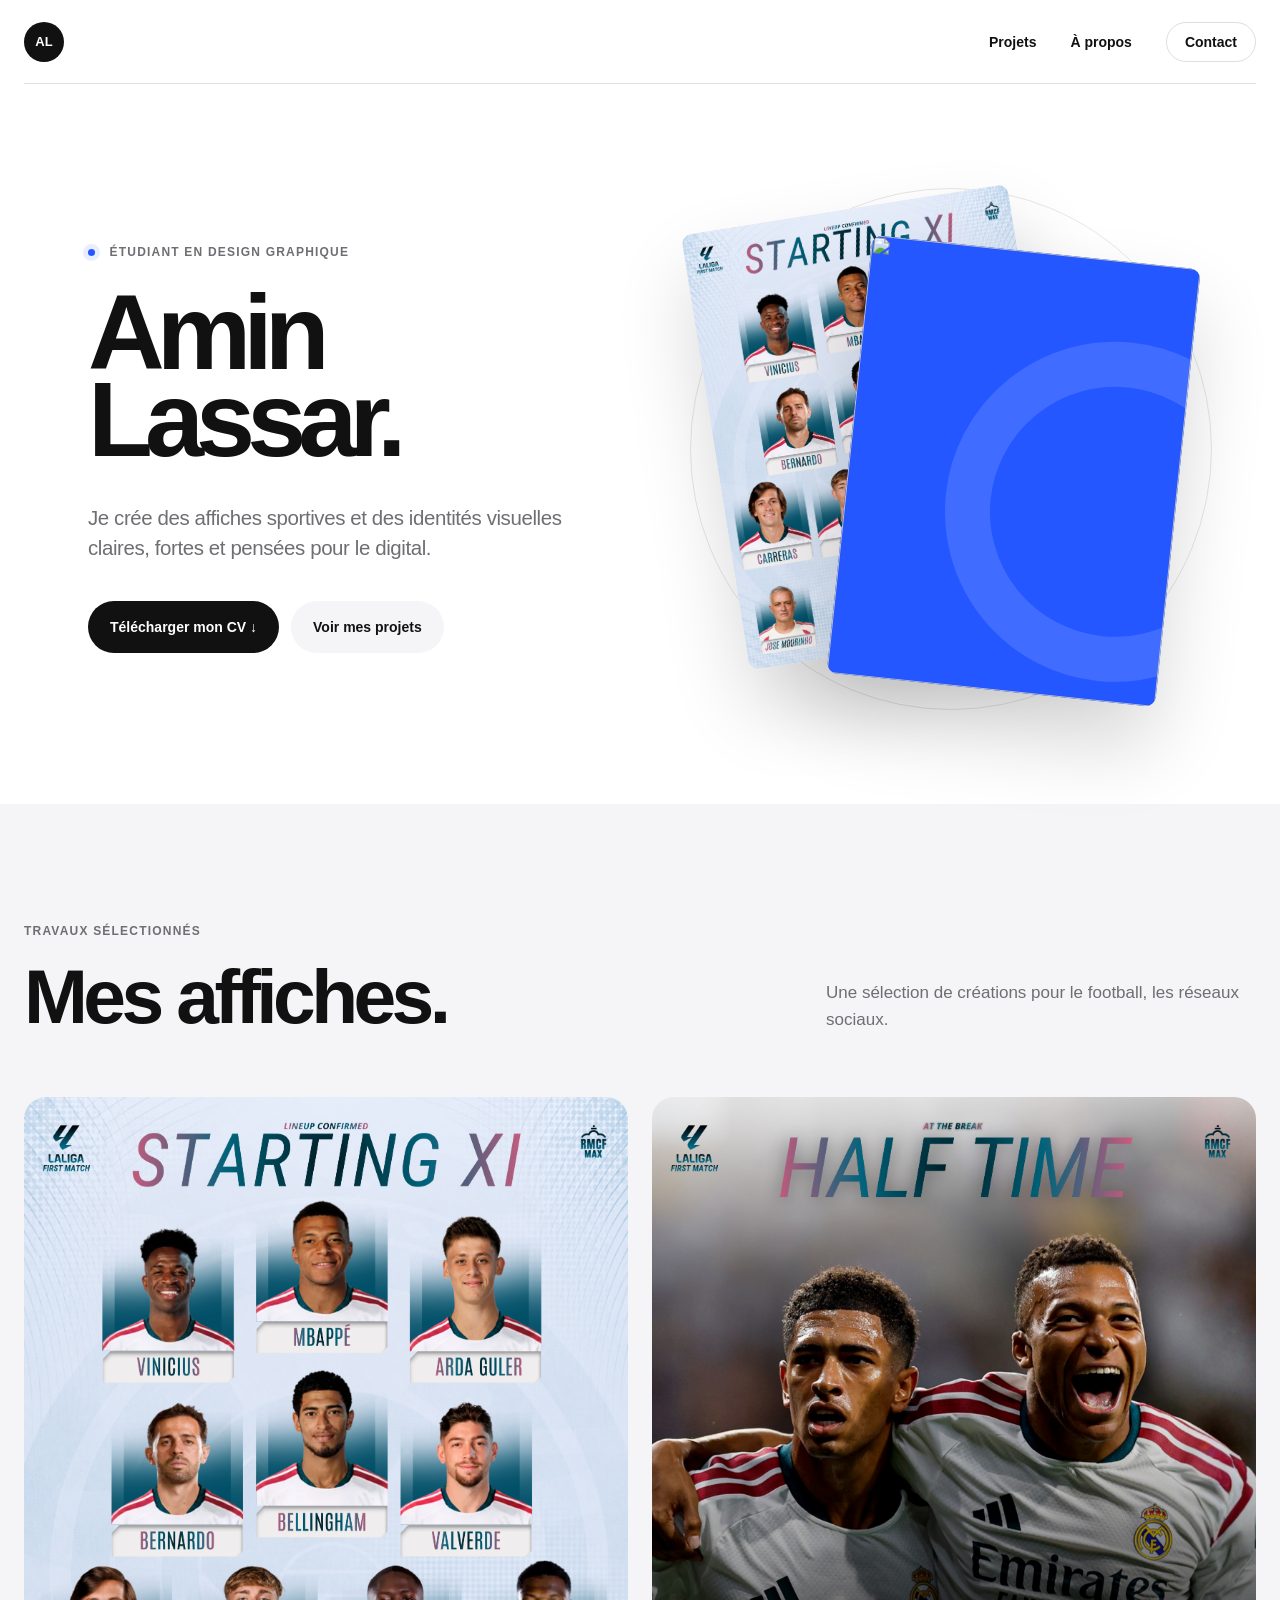
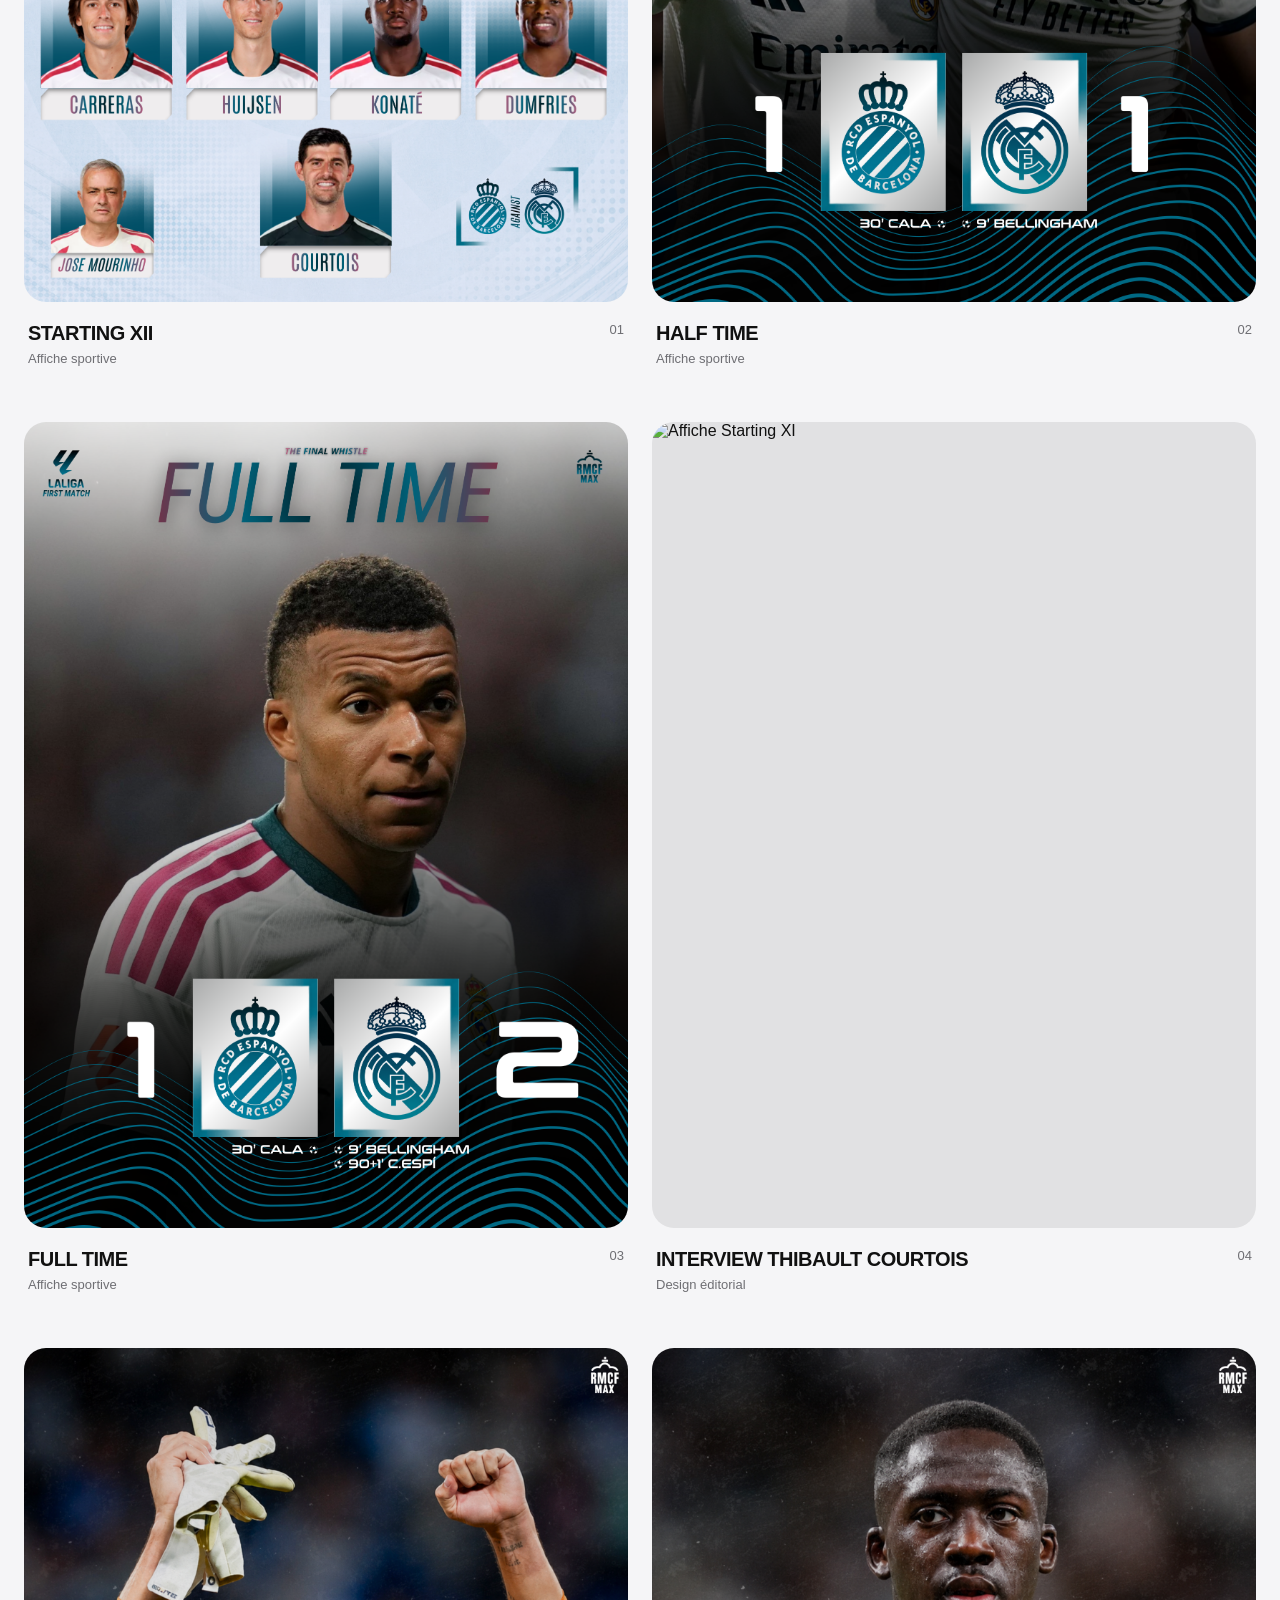
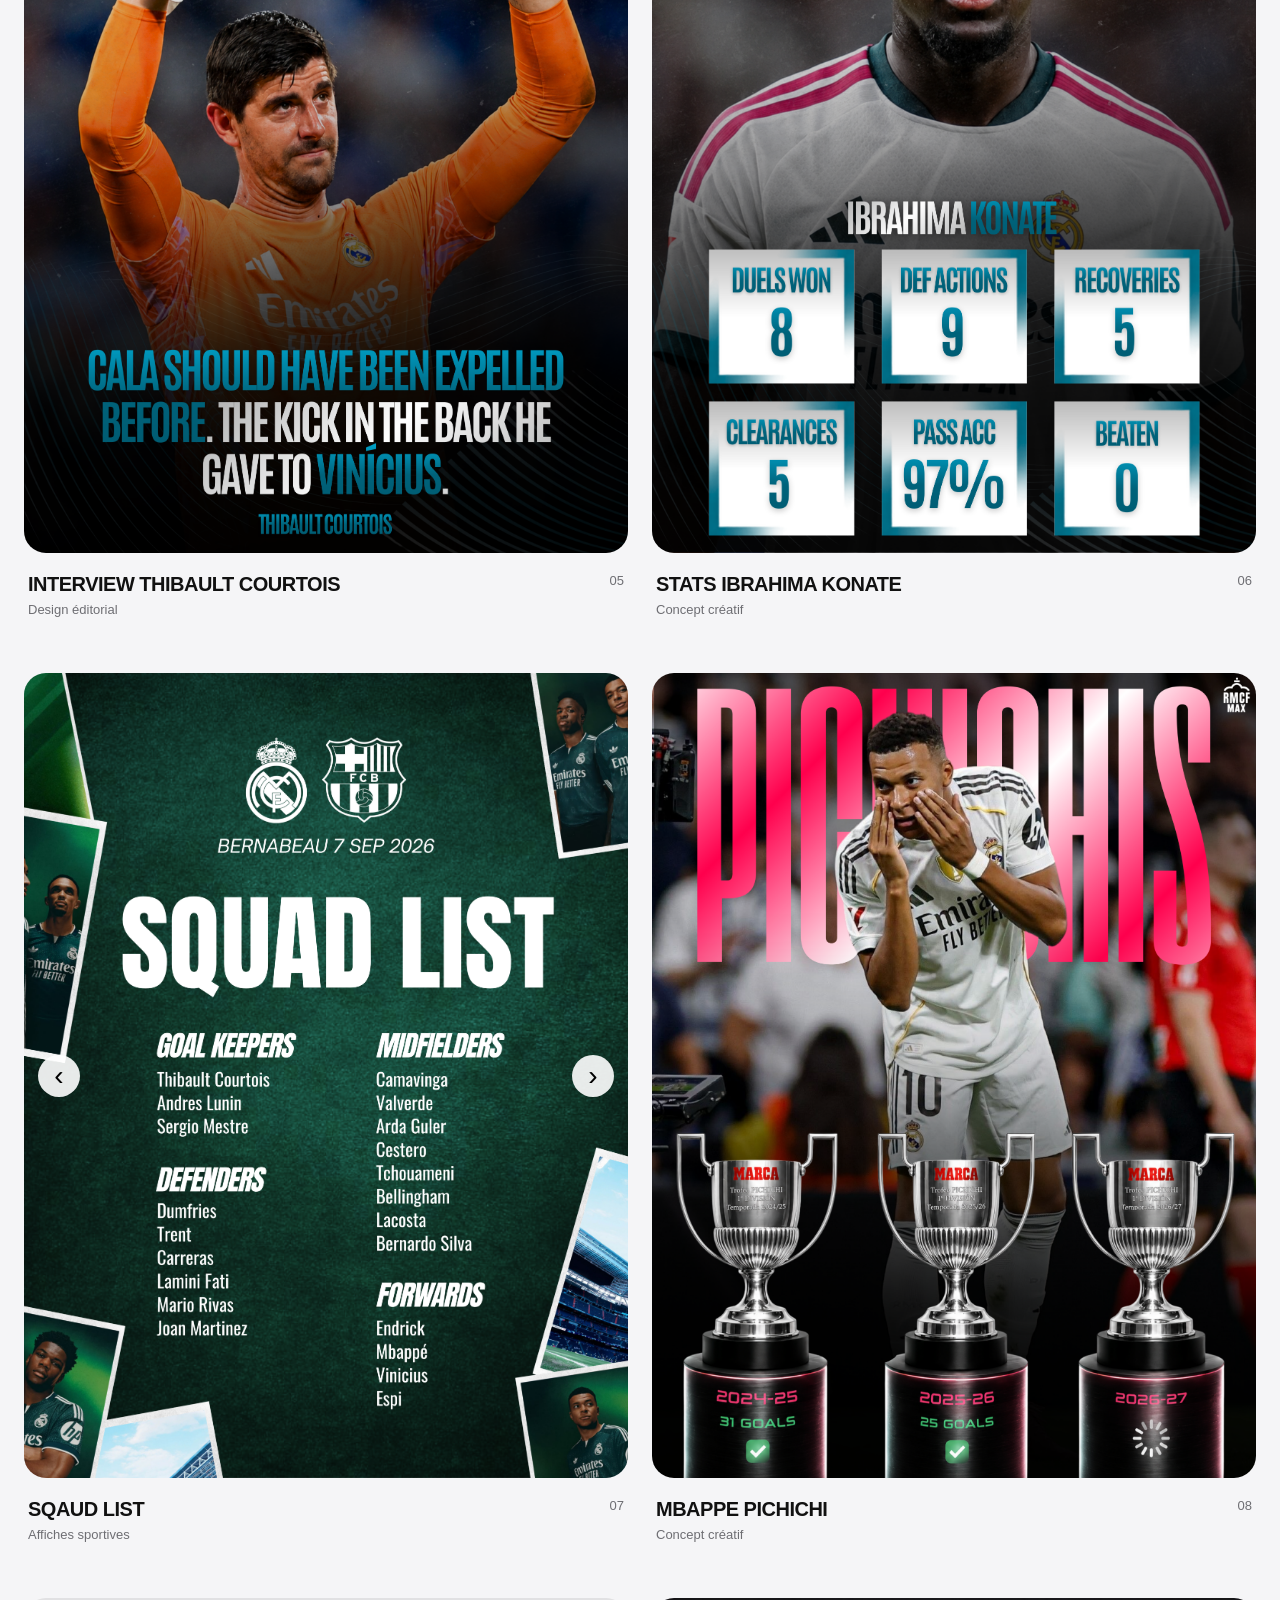
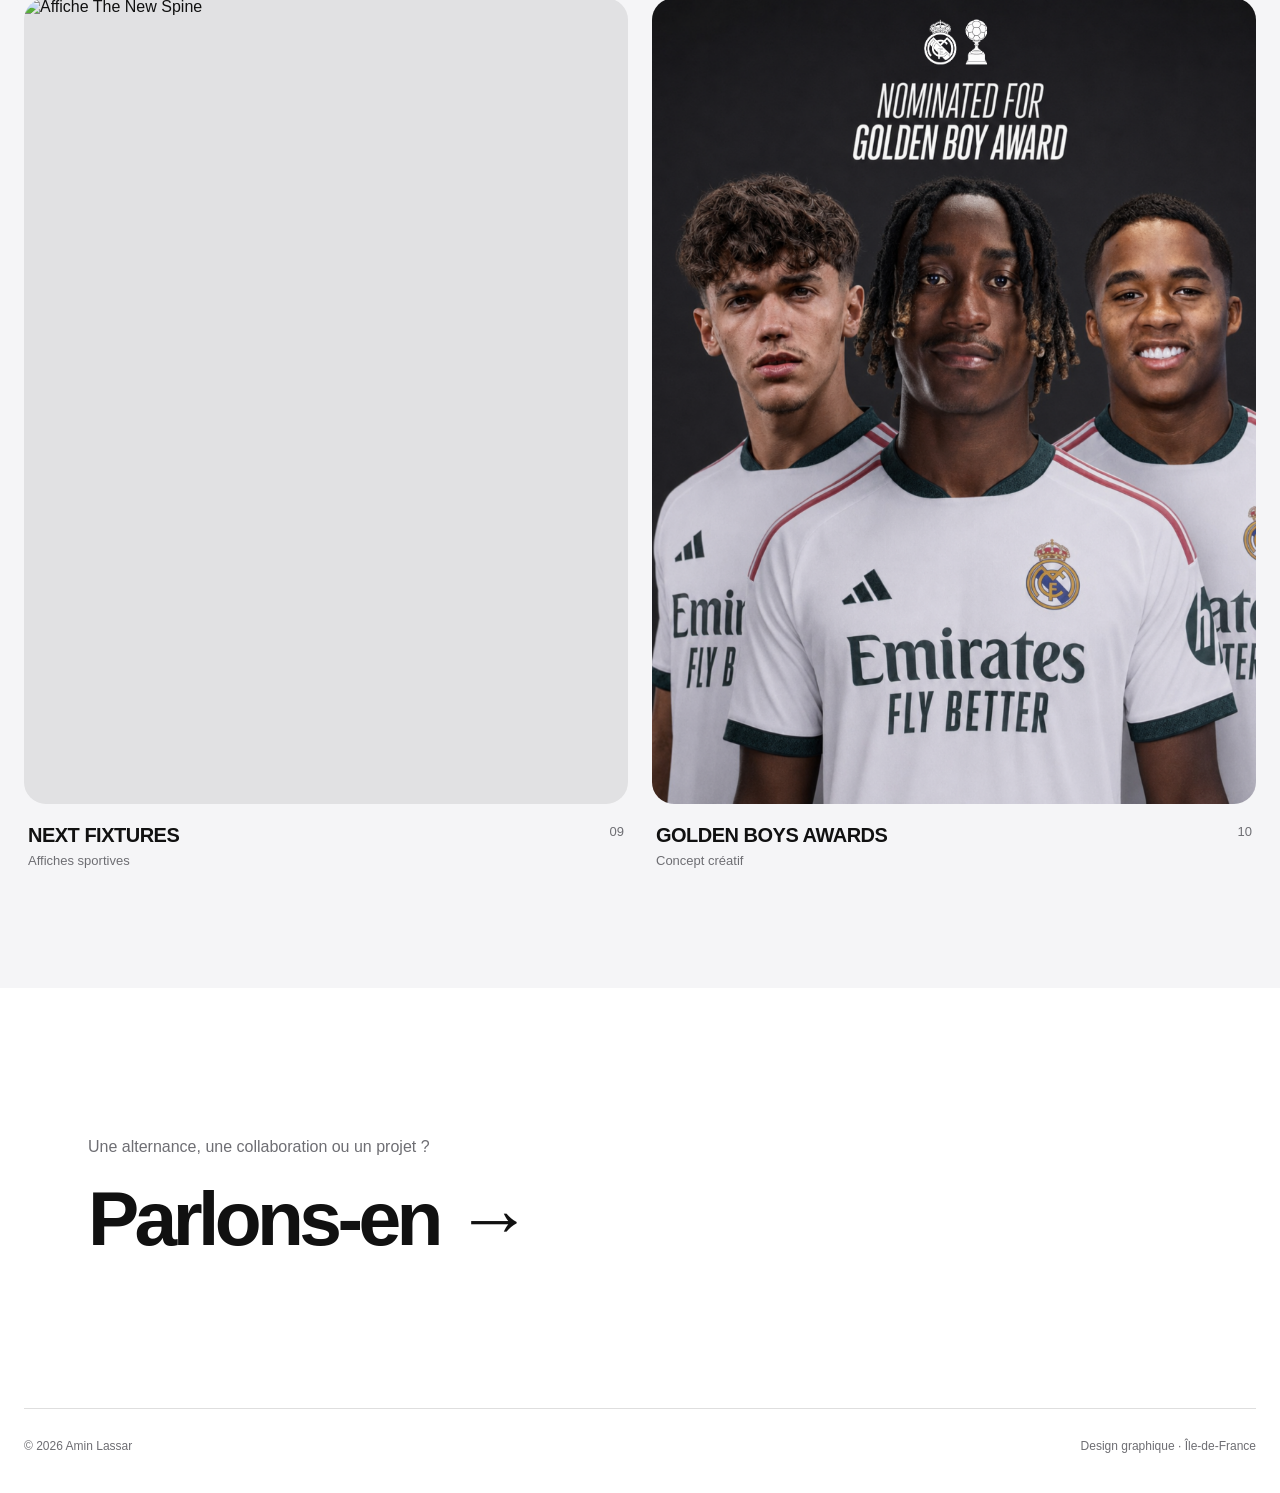
==== index.html @ 2817d188 "Mise à jour du portfolio" ====
<!doctype html>
<html lang="fr">

<head>
  <meta charset="UTF-8">
  <meta name="viewport" content="width=device-width, initial-scale=1.0">
  <meta name="description"
    content="Portfolio d'Amin Lassar, étudiant en design graphique spécialisé dans les affiches sportives.">
  <title>Portfolio | Lassar Amin </title>
  <link rel="stylesheet" href="style.css">
</head>

<body>
  <header class="header">
    <a class="logo" href="index.html" aria-label="Accueil">AL</a>
    <nav>
      <a href="#projets">Projets</a>
      <a href="#a-propos">À propos</a>
      <a class="nav-button" href="contact.html">Contact</a>
    </nav>
  </header>

  <main>
    <section class="hero" id="a-propos">
      <div class="hero-text">
        <p class="label"><span></span> Étudiant en design graphique</p>
        <h1>Amin<br>Lassar.</h1>
        <p class="intro">Je crée des affiches sportives et des identités visuelles claires, fortes et pensées pour le
          digital.</p>
        <div class="actions">
          <a class="button dark" href="assets/CV_LASSAR_AMIN.pdf" download>Télécharger mon CV ↓</a>
          <a class="button light" href="#projets">Voir mes projets</a>
        </div>
      </div>

      <div class="hero-art" aria-hidden="true">
        <article class="floating-card card-back">
          <img src="assets/affiches/starting XI.png" alt="">
        </article>

        <article class="floating-card card-front">
          <img src="assets/affiches/interview.png" alt="">
        </article>
      </div>
    </section>

    <section class="projects" id="projets">
      <div class="section-title">
        <div>
          <p class="label">Travaux sélectionnés</p>
          <h2>Mes affiches.</h2>
        </div>
        <p>Une sélection de créations pour le football, les réseaux sociaux.</p>
      </div>

      <div class="grid">
        <a class="project" href="#projet-1">
          <div class="project-image-wrap"><img class="project-image" src="assets/affiches/starting XI.png"
              alt="Affiche Matchday" loading="lazy"></div>
          <div class="meta">
            <div>
              <h3>STARTING XII</h3>
              <p>Affiche sportive</p>
            </div><span>01</span>
          </div>
        </a>
        <a class="project" href="#projet-2">
          <div class="project-image-wrap"><img class="project-image" src="assets/affiches/halftime.png"
              alt="Affiche RMCF MAX" loading="lazy"></div>
          <div class="meta">
            <div>
              <h3>HALF TIME</h3>
              <p>Affiche sportive</p>
            </div><span>02</span>
          </div>
        </a>
        <a class="project" href="#projet-3">
          <div class="project-image-wrap"><img class="project-image" src="assets/affiches/full time.png"
              alt="Affiche Full Time" loading="lazy"></div>
          <div class="meta">
            <div>
              <h3>FULL TIME</h3>
              <p>Affiche sportive</p>
            </div><span>03</span>
          </div>
        </a>
        <a class="project" href="#projet-4">
          <div class="project-image-wrap"><img class="project-image" src="assets/affiches/interview.png"
              alt="Affiche Starting XI" loading="lazy"></div>
          <div class="meta">
            <div>
              <h3>INTERVIEW THIBAULT COURTOIS</h3>
              <p>Design éditorial</p>
            </div><span>04</span>
          </div>
        </a>
        <a class="project" href="#projet-5">
          <div class="project-image-wrap"><img class="project-image" src="assets/affiches/interview2.png"
              alt="Affiche Interview" loading="lazy"></div>
          <div class="meta">
            <div>
              <h3>INTERVIEW THIBAULT COURTOIS</h3>
              <p>Design éditorial</p>
            </div><span>05</span>
          </div>
        </a>
        <a class="project" href="#projet-6">
          <div class="project-image-wrap"><img class="project-image" src="assets/affiches/stats.png"
              alt="Affiche The New Spine" loading="lazy"></div>
          <div class="meta">
            <div>
              <h3>STATS IBRAHIMA KONATE</h3>
              <p>Concept créatif</p>
            </div><span>06</span>
          </div>
        </a>
       
        </a>
        <article class="project project-gallery">

          <input class="gallery-radio" type="radio" name="card7" id="card7-1" checked>
          <input class="gallery-radio" type="radio" name="card7" id="card7-2">

          <div class="project-image-wrap gallery-stage">

            <a class="gallery-slide slide-1" href="#projet-7-photo-1">
              <img class="project-image" src="assets/affiches/FRIENDLY(1).png" alt="Première affiche du projet 7"
                loading="lazy">
            </a>

            <a class="gallery-slide slide-2" href="#projet-7-photo-2">
              <img class="project-image" src="assets/affiches/41361E49-7D8B-410C-8F1E-0A4EABF67C20.png" alt="Deuxième affiche du projet 7"
                loading="lazy">
            </a>

            <div class="gallery-controls controls-1">
              <label for="card7-2">‹</label>
              <label for="card7-2">›</label>
            </div>

            <div class="gallery-controls controls-2">
              <label for="card7-1">‹</label>
              <label for="card7-1">›</label>
            </div>

          </div>

          <div class="meta">
            <div>
              <h3>SQAUD LIST </h3>
              <p>Affiches sportives</p>
            </div>
            <span>07</span>
          </div>

        </article>
         <a class="project" href="#projet-8">
          <div class="project-image-wrap"><img class="project-image" src="assets/affiches/infos - 25.png"
              alt="Affiche The New Spine" loading="lazy"></div>
          <div class="meta">
            <div>
              <h3>MBAPPE PICHICHI</h3>
              <p>Concept créatif</p>
            </div><span>08</span>
          </div>
          </a>
          <a class="project" href="#projet-9">
          <div class="project-image-wrap"><img class="project-image" src="assets/affiches/infos(3).png"
              alt="Affiche The New Spine" loading="lazy"></div>
          <div class="meta">
            <div>
              <h3>NEXT FIXTURES</h3>
              <p>Affiches sportives</p>
            </div><span>09</span>
          </div>
          </a>
           <a class="project" href="#projet-10">
          <div class="project-image-wrap"><img class="project-image" src="assets/affiches/infos(4).png"
              alt="Affiche The New Spine" loading="lazy"></div>
          <div class="meta">
            <div>
              <h3>GOLDEN BOYS AWARDS</h3>
              <p>Concept créatif</p>
            </div><span>10</span>
          </div>
        </a>
      </div>
    </section>

    <section class="cta">
      <p>Une alternance, une collaboration ou un projet ?</p>
      <a href="contact.html">Parlons-en →</a>
    </section>
  </main>

  <footer>
    <span>© 2026 Amin Lassar</span>
    <span>Design graphique · Île-de-France</span>
  </footer>

  <!-- Les mêmes images sont réutilisées dans les fenêtres d'agrandissement. -->
  <section class="lightbox" id="projet-1"><a class="backdrop" href="#projets" aria-label="Fermer"></a>
    <div class="lightbox-box"><a class="close" href="#projets">×</a><img class="lightbox-project-image"
        src="assets/affiches/starting XI.png" alt="Affiche Matchday en grand">
      <div class="caption">
        <p>Affiche sportive</p>
        <h3>STARTING XI</h3><span>2026</span>
      </div>
    </div>
  </section>
  <section class="lightbox" id="projet-2"><a class="backdrop" href="#projets" aria-label="Fermer"></a>
    <div class="lightbox-box"><a class="close" href="#projets">×</a><img class="lightbox-project-image"
        src="assets/affiches/halftime.png" alt="Affiche RMCF MAX en grand">
      <div class="caption">
        <p>Affiche sportive</p>
        <h3>HALF TIME</h3><span>2026</span>
      </div>
    </div>
  </section>
  <section class="lightbox" id="projet-3"><a class="backdrop" href="#projets" aria-label="Fermer"></a>
    <div class="lightbox-box"><a class="close" href="#projets">×</a><img class="lightbox-project-image"
        src="assets/affiches/full time.png" alt="Affiche Full Time en grand">
      <div class="caption">
        <p>Affiche sportive</p>
        <h3>FULL TIME</h3><span>2026</span>
      </div>
    </div>
  </section>
  <section class="lightbox" id="projet-4"><a class="backdrop" href="#projets" aria-label="Fermer"></a>
    <div class="lightbox-box"><a class="close" href="#projets">×</a><img class="lightbox-project-image"
        src="assets/affiches/interview.png" alt="Affiche Starting XI en grand">
      <div class="caption">
        <p>Design éditorial</p>
        <h3>INTERVIEW THIBAULT COURTOIS</h3><span>2026</span>
      </div>
    </div>
  </section>
  <section class="lightbox" id="projet-5"><a class="backdrop" href="#projets" aria-label="Fermer"></a>
    <div class="lightbox-box"><a class="close" href="#projets">×</a><img class="lightbox-project-image"
        src="assets/affiches/interview2.png" alt="Affiche Interview en grand">
      <div class="caption">
        <p>Design éditorial</p>
        <h3>INTERVIEW THIBAULT COURTOIS</h3><span>2026</span>
      </div>
    </div>
  </section>
  <section class="lightbox" id="projet-6"><a class="backdrop" href="#projets" aria-label="Fermer"></a>
    <div class="lightbox-box"><a class="close" href="#projets">×</a><img class="lightbox-project-image"
        src="assets/affiches/stats.png" alt="Affiche The New Spine en grand">
      <div class="caption">
        <p>Concept créatif</p>
        <h3>STATISTIQUES IBRAHIMA KONATE</h3><span>2026</span>
      </div>
    </div>
  </section>
  <section class="lightbox" id="projet-7-photo-1">
  <a class="backdrop" href="#projets" aria-label="Fermer"></a>

  <div class="lightbox-box">
    <a class="close" href="#projets">×</a>

    <input class="zoom-radio" type="radio" name="zoom7" id="zoom7-1" checked>
    <input class="zoom-radio" type="radio" name="zoom7" id="zoom7-2">

    <div class="zoom-gallery">

      <img class="zoom-image zoom-image-1"
           src="assets/affiches/FRIENDLY(1).png"
           alt="Première affiche en grand">

      <img class="zoom-image zoom-image-2"
           src="assets/affiches/41361E49-7D8B-410C-8F1E-0A4EABF67C20.png"
           alt="Deuxième affiche en grand">

      <div class="zoom-controls zoom-controls-1">
        <label for="zoom7-2">‹</label>
        <label for="zoom7-2">›</label>
      </div>

      <div class="zoom-controls zoom-controls-2">
        <label for="zoom7-1">‹</label>
        <label for="zoom7-1">›</label>
      </div>

    </div>

    <div class="caption">
      <p>Affiches sportives</p>
      <h3>SQAD LIST </h3>
      <span>2026</span>
    </div>
  </div>
</section>
  <section class="lightbox" id="projet-8"><a class="backdrop" href="#projets" aria-label="Fermer"></a>
    <div class="lightbox-box"><a class="close" href="#projets">×</a><img class="lightbox-project-image"
        src="assets/affiches/infos - 25.png" alt="Affiche Matchday en grand">
      <div class="caption">
        <p>Concept créatif</p>
        <h3>MBAPPE PICHICHI</h3><span>2026</span>
      </div>
    </div>
  </section>
   <section class="lightbox" id="projet-9"><a class="backdrop" href="#projets" aria-label="Fermer"></a>
    <div class="lightbox-box"><a class="close" href="#projets">×</a><img class="lightbox-project-image"
        src="assets/affiches/infos(3).png" alt="Affiche Matchday en grand">
      <div class="caption">
        <p>Affiche sportive</p>
        <h3>NEXT FIXTURES</h3><span>2026</span>
      </div>
    </div>
  </section>
   <section class="lightbox" id="projet-10"><a class="backdrop" href="#projets" aria-label="Fermer"></a>
    <div class="lightbox-box"><a class="close" href="#projets">×</a><img class="lightbox-project-image"
        src="assets/affiches/infos(4).png" alt="Affiche Matchday en grand">
      <div class="caption">
        <p>Affiche sportive</p>
        <h3>GOLDEN BOY AWARDS</h3><span>2026</span>
      </div>
    </div>
  </section>
</body>

</html>
---- style.css ----
:root {
  --black: #111111;
  --grey: #6e6e73;
  --line: #dedede;
  --paper: #f5f5f7;
  --white: #ffffff;
  --blue: #2457ff;
}

* {
  box-sizing: border-box;
}

html {
  scroll-behavior: smooth;
}

body {
  margin: 0;
  background: var(--white);
  color: var(--black);
  font-family: -apple-system, BlinkMacSystemFont, "Segoe UI", Arial, sans-serif;
  -webkit-font-smoothing: antialiased;
}

a {
  color: inherit;
  text-decoration: none;
}

.header {
  width: min(1320px, calc(100% - 48px));
  height: 84px;
  margin: auto;
  display: flex;
  align-items: center;
  justify-content: space-between;
  border-bottom: 1px solid rgba(17, 17, 17, .12);
}

.logo {
  width: 40px;
  height: 40px;
  border-radius: 50%;
  display: grid;
  place-items: center;
  background: var(--black);
  color: white;
  font-size: 13px;
  font-weight: 800;
}

nav {
  display: flex;
  align-items: center;
  gap: 34px;
  font-size: 14px;
  font-weight: 600;
}

nav a {
  transition: opacity .2s;
}

nav a:hover {
  opacity: .55;
}

.nav-button {
  padding: 11px 18px;
  border: 1px solid var(--line);
  border-radius: 999px;
}

.hero {
  width: min(1320px, calc(100% - 48px));
  min-height: 720px;
  margin: auto;
  padding: 90px 5vw 80px;
  display: grid;
  grid-template-columns: 1.05fr .95fr;
  align-items: center;
  gap: 7vw;
}

.label {
  margin: 0 0 30px;
  color: var(--grey);
  font-size: 12px;
  font-weight: 700;
  letter-spacing: .1em;
  text-transform: uppercase;
}

.label span {
  display: inline-block;
  width: 7px;
  height: 7px;
  margin-right: 10px;
  border-radius: 50%;
  background: var(--blue);
  box-shadow: 0 0 0 5px rgba(36, 87, 255, .1);
}

.hero h1 {
  margin: 0;
  font-size: clamp(74px, 8.3vw, 132px);
  line-height: .82;
  letter-spacing: -.075em;
  font-weight: 700;
}

.intro {
  max-width: 570px;
  margin: 40px 0 0;
  color: var(--grey);
  font-size: clamp(18px, 1.6vw, 24px);
  line-height: 1.45;
  letter-spacing: -.02em;
}

.actions {
  display: flex;
  flex-wrap: wrap;
  gap: 12px;
  margin-top: 38px;
}

.button {
  min-height: 52px;
  padding: 0 22px;
  border-radius: 999px;
  display: inline-flex;
  align-items: center;
  justify-content: center;
  font-size: 14px;
  font-weight: 700;
  transition: transform .2s, background .2s;
}

.button:hover {
  transform: translateY(-2px);
}

.dark {
  background: var(--black);
  color: white;
}

.dark:hover {
  background: #303030;
}

.light {
  background: var(--paper);
}

.hero-art {
  min-height: 540px;
  position: relative;
  display: grid;
  place-items: center;
}

.hero-art::before {
  content: "";
  width: 520px;
  height: 520px;
  position: absolute;
  border: 1px solid #e7e7e7;
  border-radius: 50%;
}

.floating-card {
  width: min(330px, 70%);
  aspect-ratio: 3/4;
  position: absolute;
  padding: 30px;
  border-radius: 10px;
  display: flex;
  flex-direction: column;
  box-shadow: 0 42px 80px rgba(0, 0, 0, .16);
  overflow: hidden;
}

.floating-card span {
  font-size: 10px;
  letter-spacing: .22em;
}

.floating-card strong {
  margin-top: auto;
  font-size: 58px;
  line-height: .75;
  letter-spacing: -.075em;
}

.floating-card small {
  margin-top: 24px;
  font-size: 9px;
  letter-spacing: .12em;
}

.card-back {
  background: #ececec;
  transform: translate(-22%, -5%) rotate(-9deg);
}

.card-front {
  background: var(--blue);
  color: white;
  transform: translate(19%, 5%) rotate(6deg);
}

.card-front::after {
  content: "";
  width: 250px;
  height: 250px;
  position: absolute;
  right: -110px;
  top: 80px;
  border: 45px solid rgba(255, 255, 255, .13);
  border-radius: 50%;
}

.projects {
  padding: 120px max(24px, calc((100% - 1320px) / 2));
  background: var(--paper);
}

.section-title {
  margin-bottom: 64px;
  display: grid;
  grid-template-columns: 1fr 1fr;
  align-items: end;
  gap: 40px;
}

.section-title .label {
  margin-bottom: 22px;
}

.section-title h2 {
  margin: 0;
  font-size: clamp(48px, 6vw, 84px);
  line-height: .95;
  letter-spacing: -.06em;
}

.section-title>p {
  max-width: 430px;
  margin: 0;
  justify-self: end;
  color: var(--grey);
  font-size: 17px;
  line-height: 1.6;
}

.grid {
  display: grid;
  grid-template-columns: repeat(2, 1fr);
  gap: 56px 24px;
}

.project {
  display: block;
}

.project-image-wrap {
  aspect-ratio: 3/4;
  overflow: hidden;
  border-radius: 22px;
  background: #e1e1e3;
}

.project-image {
  width: 100%;
  height: 100%;
  display: block;
  object-fit: cover;
  transition: transform .35s;
}

.project:hover .project-image {
  transform: scale(1.025);
}

.poster {
  aspect-ratio: 4/3;
  padding: clamp(27px, 4vw, 54px);
  position: relative;
  overflow: hidden;
  display: flex;
  flex-direction: column;
}

.poster small {
  position: relative;
  z-index: 2;
  font-size: 9px;
  letter-spacing: .2em;
}

.poster strong {
  position: relative;
  z-index: 2;
  margin-top: auto;
  font-size: clamp(45px, 7vw, 94px);
  line-height: .75;
  letter-spacing: -.075em;
}

.poster>span {
  position: relative;
  z-index: 2;
  margin-top: 28px;
  font-size: 9px;
  font-weight: 700;
  letter-spacing: .14em;
}

.poster-one {
  background: linear-gradient(105deg, #e9e9e9 0 46%, var(--blue) 46% 100%);
}

.poster-one strong {
  mix-blend-mode: difference;
  color: white;
}

.poster-one::after {
  content: "";
  width: 170px;
  height: 170px;
  position: absolute;
  right: 7%;
  top: 10%;
  border: 38px solid rgba(255, 255, 255, .16);
  border-radius: 50%;
}

.poster-two {
  background: #111;
  color: white;
}

.poster-two::after {
  content: "RM";
  position: absolute;
  right: -25px;
  top: -40px;
  color: #242424;
  font-size: 240px;
  font-weight: 900;
  letter-spacing: -.15em;
}

.poster-two>span {
  color: #999;
}

.poster-three {
  background: var(--blue);
  color: white;
}

.poster-three::after {
  content: "";
  width: 55%;
  aspect-ratio: 1;
  position: absolute;
  right: -8%;
  top: -24%;
  border: 1px solid rgba(255, 255, 255, .35);
  border-radius: 50%;
  box-shadow: 0 0 0 28px rgba(255, 255, 255, .04), 0 0 0 56px rgba(255, 255, 255, .035);
}

.poster-four {
  background: #e9e4dd;
}

.poster-four::after {
  content: "XI";
  position: absolute;
  right: 7%;
  bottom: -18%;
  color: rgba(36, 87, 255, .14);
  font-size: 280px;
  font-weight: 900;
  letter-spacing: -.17em;
}

.poster-five {
  background: linear-gradient(90deg, #201d1f 0 54%, #393439 54% 100%);
  color: white;
}

.poster-five::after {
  content: "“";
  position: absolute;
  right: 5%;
  top: -22%;
  color: var(--blue);
  font: 320px/1 Georgia, serif;
}

.poster-six {
  background: linear-gradient(90deg, #efefef 0 34%, var(--blue) 34% 67%, #efefef 67% 100%);
}

.poster-six strong {
  color: white;
  mix-blend-mode: difference;
}

.meta {
  padding: 20px 4px 0;
  display: flex;
  justify-content: space-between;
  align-items: flex-start;
}

.meta h3 {
  margin: 0 0 6px;
  font-size: 20px;
  letter-spacing: -.025em;
}

.meta p,
.meta>span {
  margin: 0;
  color: var(--grey);
  font-size: 13px;
}

.cta {
  width: min(1320px, calc(100% - 48px));
  min-height: 420px;
  margin: auto;
  padding: 80px 5vw;
  display: flex;
  flex-direction: column;
  justify-content: center;
}

.cta p {
  margin: 0 0 24px;
  color: var(--grey);
}

.cta a {
  font-size: clamp(46px, 6vw, 84px);
  line-height: 1;
  letter-spacing: -.06em;
  font-weight: 700;
}

footer {
  width: min(1320px, calc(100% - 48px));
  margin: auto;
  padding: 30px 0 40px;
  border-top: 1px solid var(--line);
  display: flex;
  justify-content: space-between;
  color: var(--grey);
  font-size: 12px;
}

/* Agrandissement au clic uniquement avec HTML/CSS */
.lightbox {
  position: fixed;
  inset: 0;
  z-index: 20;
  padding: 24px;
  display: grid;
  place-items: center;
  visibility: hidden;
  opacity: 0;
  pointer-events: none;
  transition: opacity .2s;
}

.lightbox:target {
  visibility: visible;
  opacity: 1;
  pointer-events: auto;
}

.backdrop {
  position: absolute;
  inset: 0;
  background: rgba(8, 8, 8, .88);
  backdrop-filter: blur(14px);
}

.lightbox-box {
  width: min(1050px, 94vw);
  max-height: 92vh;
  position: relative;
  z-index: 2;
  display: grid;
  grid-template-columns: 1fr 250px;
  overflow: hidden;
  border-radius: 24px;
  background: white;
  box-shadow: 0 30px 100px rgba(0, 0, 0, .5);
}

.lightbox-project-image {
  width: 100%;
  height: auto;
  aspect-ratio: 3 / 4;
  display: block;
  object-fit: contain;
}

.caption {
  padding: 34px;
  display: flex;
  flex-direction: column;
}

.caption p {
  margin: 0 0 10px;
  color: var(--grey);
  font-size: 11px;
  letter-spacing: .12em;
  text-transform: uppercase;
}

.caption h3 {
  margin: 0;
  font-size: 30px;
  letter-spacing: -.04em;
}

.caption>span {
  margin-top: auto;
  color: var(--grey);
  font-size: 13px;
}

.close {
  width: 40px;
  height: 40px;
  position: absolute;
  z-index: 5;
  right: 18px;
  top: 18px;
  display: grid;
  place-items: center;
  border-radius: 50%;
  background: #f2f2f2;
  font-size: 25px;
  line-height: 1;
}

/* Page contact */
.contact-page {
  background: var(--paper);
}

.contact-hero {
  width: min(1140px, calc(100% - 48px));
  margin: auto;
  padding: 110px 0 90px;
}

.contact-hero h1 {
  margin: 0;
  font-size: clamp(64px, 9vw, 132px);
  line-height: .88;
  letter-spacing: -.075em;
}

.contact-hero>p:last-child {
  max-width: 590px;
  margin: 48px 0 0 auto;
  color: var(--grey);
  font-size: clamp(18px, 2vw, 24px);
  line-height: 1.5;
}

.details {
  width: min(1140px, calc(100% - 48px));
  margin: auto;
  border-top: 1px solid #d7d7d9;
}

.details article {
  min-height: 104px;
  display: grid;
  grid-template-columns: 70px 1fr 1.2fr;
  align-items: center;
  gap: 24px;
  border-bottom: 1px solid #d7d7d9;
}

.details span {
  color: var(--grey);
  font-size: 11px;
}

.details p {
  margin: 0;
  color: var(--grey);
  font-size: 14px;
}

.details strong {
  font-size: clamp(18px, 2.4vw, 30px);
  letter-spacing: -.035em;
}

.cv-card {
  width: min(1140px, calc(100% - 48px));
  min-height: 380px;
  margin: 100px auto;
  padding: 70px;
  border-radius: 28px;
  background: white;
  display: flex;
  align-items: center;
  justify-content: space-between;
  gap: 40px;
}

.cv-card p {
  margin: 0 0 18px;
  color: var(--grey);
  font-size: 12px;
  font-weight: 700;
  letter-spacing: .1em;
  text-transform: uppercase;
}

.cv-card h2 {
  margin: 0;
  font-size: clamp(42px, 5vw, 72px);
  line-height: .95;
  letter-spacing: -.06em;
}

@media (max-width: 900px) {
  .hero {
    min-height: auto;
    padding: 72px 0 90px;
    grid-template-columns: 1fr;
  }

  .hero-art {
    min-height: 510px;
  }

  .section-title {
    grid-template-columns: 1fr;
  }

  .section-title>p {
    justify-self: start;
  }

  .lightbox-box {
    grid-template-columns: 1fr;
    overflow-y: auto;
  }

 

  .caption {
    min-height: 145px;
  }

  .cv-card {
    padding: 48px;
    flex-direction: column;
    align-items: flex-start;
  }
}

@media (max-width: 640px) {
  .header {
    width: calc(100% - 32px);
    height: 70px;
  }

  nav {
    gap: 17px;
    font-size: 13px;
  }

  .hero {
    width: calc(100% - 32px);
    padding-top: 54px;
  }

  .hero h1 {
    font-size: clamp(70px, 24vw, 100px);
  }

  .intro {
    margin-top: 30px;
    font-size: 18px;
  }

  .actions {
    flex-direction: column;
  }

  .button {
    width: 100%;
  }

  .hero-art {
    min-height: 400px;
  }

  .hero-art::before {
    width: 355px;
    height: 355px;
  }

  .floating-card {
    width: 218px;
    padding: 22px;
  }

  .floating-card strong {
    font-size: 40px;
  }

  .projects {
    padding-top: 82px;
    padding-bottom: 82px;
  }

  .section-title {
    margin-bottom: 42px;
  }

  .section-title h2 {
    font-size: 52px;
  }

  .section-title>p {
    font-size: 15px;
  }

  .grid {
    grid-template-columns: 1fr;
    gap: 42px;
  }

  .project-image-wrap {
    border-radius: 17px;
  }

  .poster {
    padding: 27px;
  }

  .poster strong {
    font-size: 52px;
  }

  .cta {
    width: calc(100% - 32px);
    min-height: 330px;
    padding-left: 0;
    padding-right: 0;
  }

  .cta a {
    font-size: 47px;
  }

  footer {
    width: calc(100% - 32px);
    gap: 20px;
  }

  .lightbox {
    padding: 12px;
  }

  .lightbox-box {
    width: 100%;
    border-radius: 18px;
  }

  .caption {
    min-height: 130px;
    padding: 22px;
  }

  .contact-hero {
    width: calc(100% - 32px);
    padding: 72px 0 64px;
  }

  .contact-hero h1 {
    font-size: clamp(58px, 18vw, 78px);
  }

  .contact-hero>p:last-child {
    margin-top: 34px;
    font-size: 18px;
  }

  .details {
    width: calc(100% - 32px);
  }

  .details article {
    min-height: 110px;
    grid-template-columns: 38px 1fr;
    gap: 5px 14px;
    align-content: center;
  }

  .details strong {
    grid-column: 2;
    font-size: 21px;
  }

  .cv-card {
    width: calc(100% - 32px);
    min-height: 330px;
    margin: 64px auto;
    padding: 34px 24px;
    border-radius: 22px;
  }

  .cv-card .button {
    width: auto;
  }
}

@media (prefers-reduced-motion: reduce) {
  html {
    scroll-behavior: auto;
  }

  * {
    transition: none !important;
  }
}

@media (min-width: 901px) {
  .lightbox-box {
    width: fit-content;
    max-width: 94vw;
    grid-template-columns: auto 250px;
  }

  .lightbox-project-image {
    width: auto;
    height: min(76vh, 760px);
    max-width: calc(94vw - 250px);
    aspect-ratio: 3 / 4;
    margin: 0;
    object-fit: contain;
  }
}

.floating-card {
  padding: 0;
  overflow: hidden;
  aspect-ratio: 3 / 4;
}

.floating-card img {
  width: 100%;
  height: 100%;
  display: block;
  object-fit: cover;
}

.project-gallery {
  position: relative;
}

.gallery-radio {
  position: absolute;
  opacity: 0;
  pointer-events: none;
}

.gallery-stage {
  position: relative;
}

.gallery-slide {
  position: absolute;
  inset: 0;
  opacity: 0;
  pointer-events: none;
  transition: opacity 0.35s ease;
}

#card7-1:checked ~ .gallery-stage .slide-1,
#card7-2:checked ~ .gallery-stage .slide-2 {
  opacity: 1;
  pointer-events: auto;
}

.gallery-controls {
  position: absolute;
  inset: 0;
  z-index: 5;
  display: none;
  align-items: center;
  justify-content: space-between;
  padding: 14px;
  pointer-events: none;
}

#card7-1:checked ~ .gallery-stage .controls-1,
#card7-2:checked ~ .gallery-stage .controls-2 {
  display: flex;
}

.gallery-controls label {
  width: 42px;
  height: 42px;
  display: grid;
  place-items: center;
  border-radius: 50%;
  color: #000;
  background: rgba(255, 255, 255, 0.9);
  font-size: 28px;
  cursor: pointer;
  pointer-events: auto;
}

.zoom-radio {
  position: absolute;
  opacity: 0;
  pointer-events: none;
}

.zoom-gallery {
  position: relative;
  width: min(570px, 57vh);
  max-width: 100%;
  aspect-ratio: 3 / 4;
  overflow: hidden;
  background: #111;
}

.zoom-image {
  position: absolute;
  inset: 0;
  width: 100%;
  height: 100%;
  display: block;
  object-fit: contain;
  opacity: 0;
  pointer-events: none;
  transition: opacity 0.35s ease;
}

#zoom7-1:checked ~ .zoom-gallery .zoom-image-1,
#zoom7-2:checked ~ .zoom-gallery .zoom-image-2 {
  opacity: 1;
}

.zoom-controls {
  position: absolute;
  inset: 0;
  z-index: 5;
  display: none;
  align-items: center;
  justify-content: space-between;
  padding: 14px;
  pointer-events: none;
}

#zoom7-1:checked ~ .zoom-gallery .zoom-controls-1,
#zoom7-2:checked ~ .zoom-gallery .zoom-controls-2 {
  display: flex;
}

.zoom-controls label {
  width: 44px;
  height: 44px;
  display: grid;
  place-items: center;
  border-radius: 50%;
  color: #000;
  background: rgba(255, 255, 255, 0.9);
  font-size: 30px;
  cursor: pointer;
  pointer-events: auto;
}
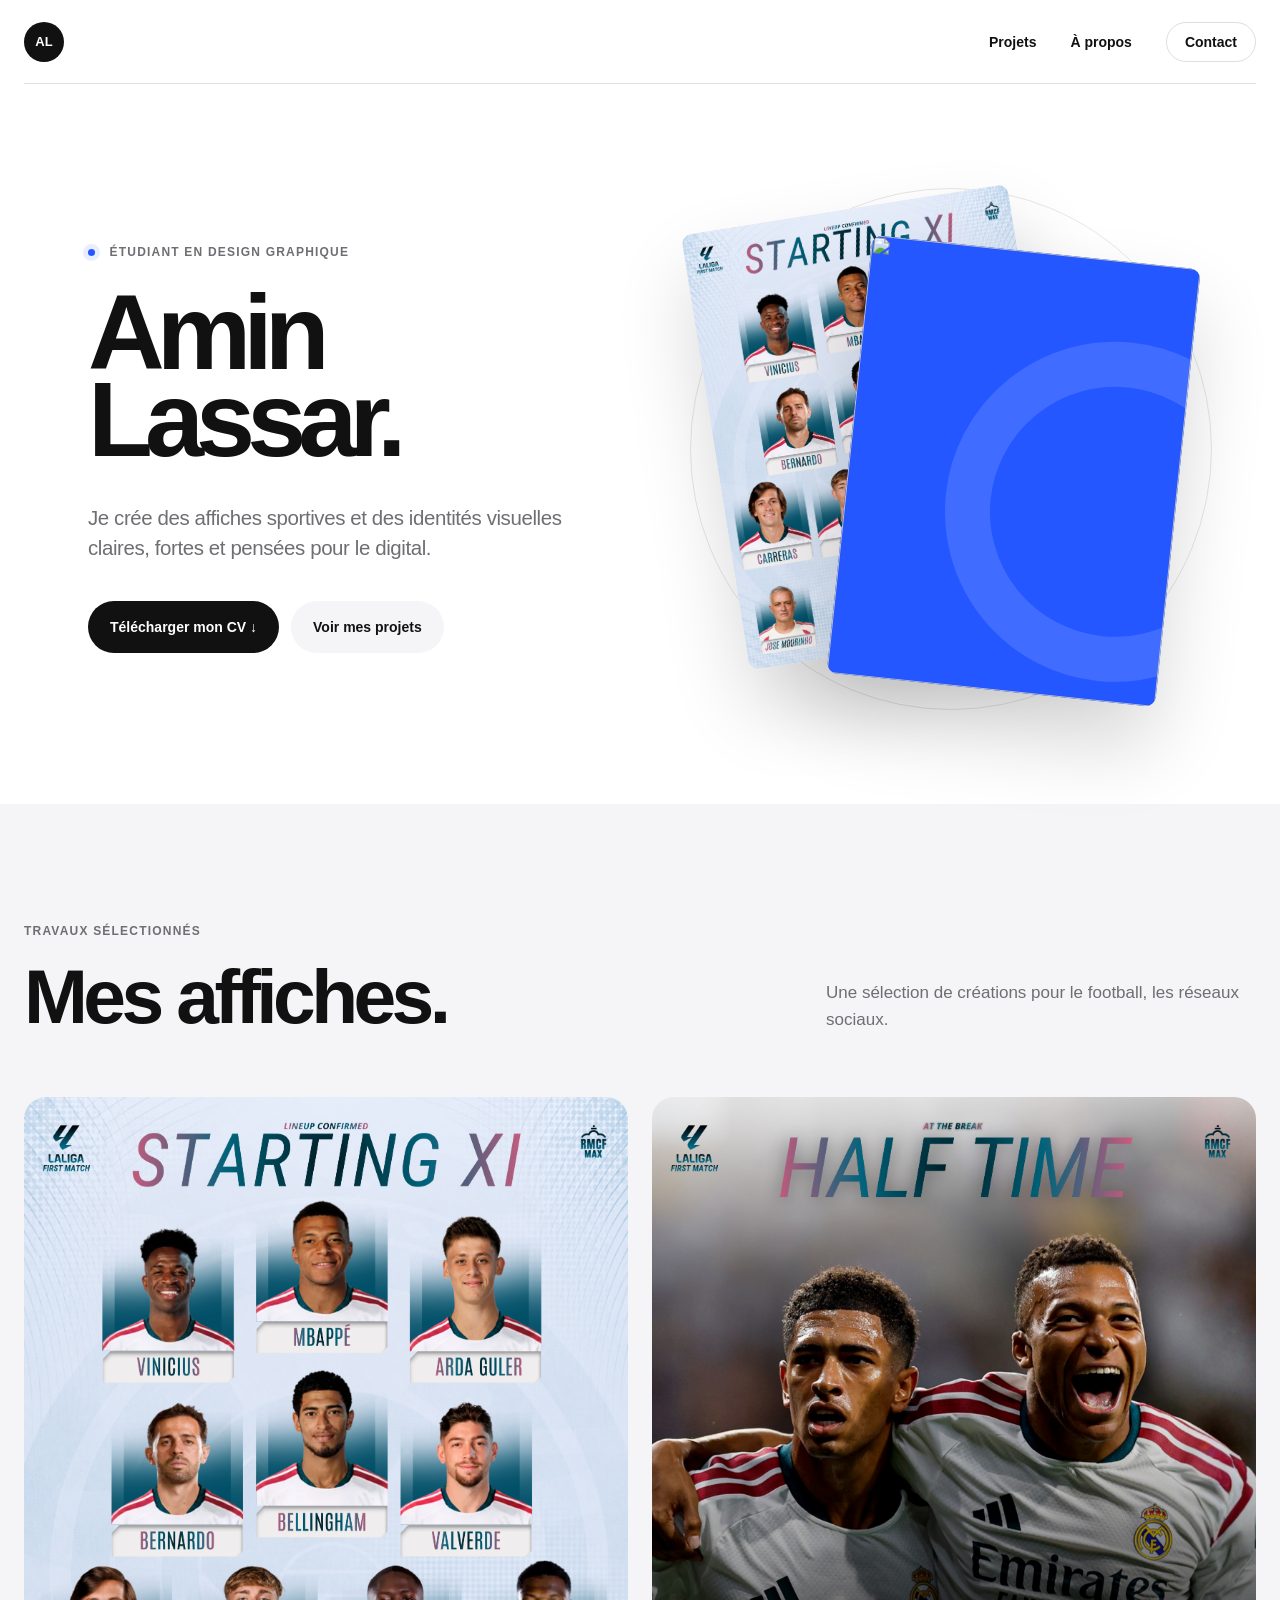
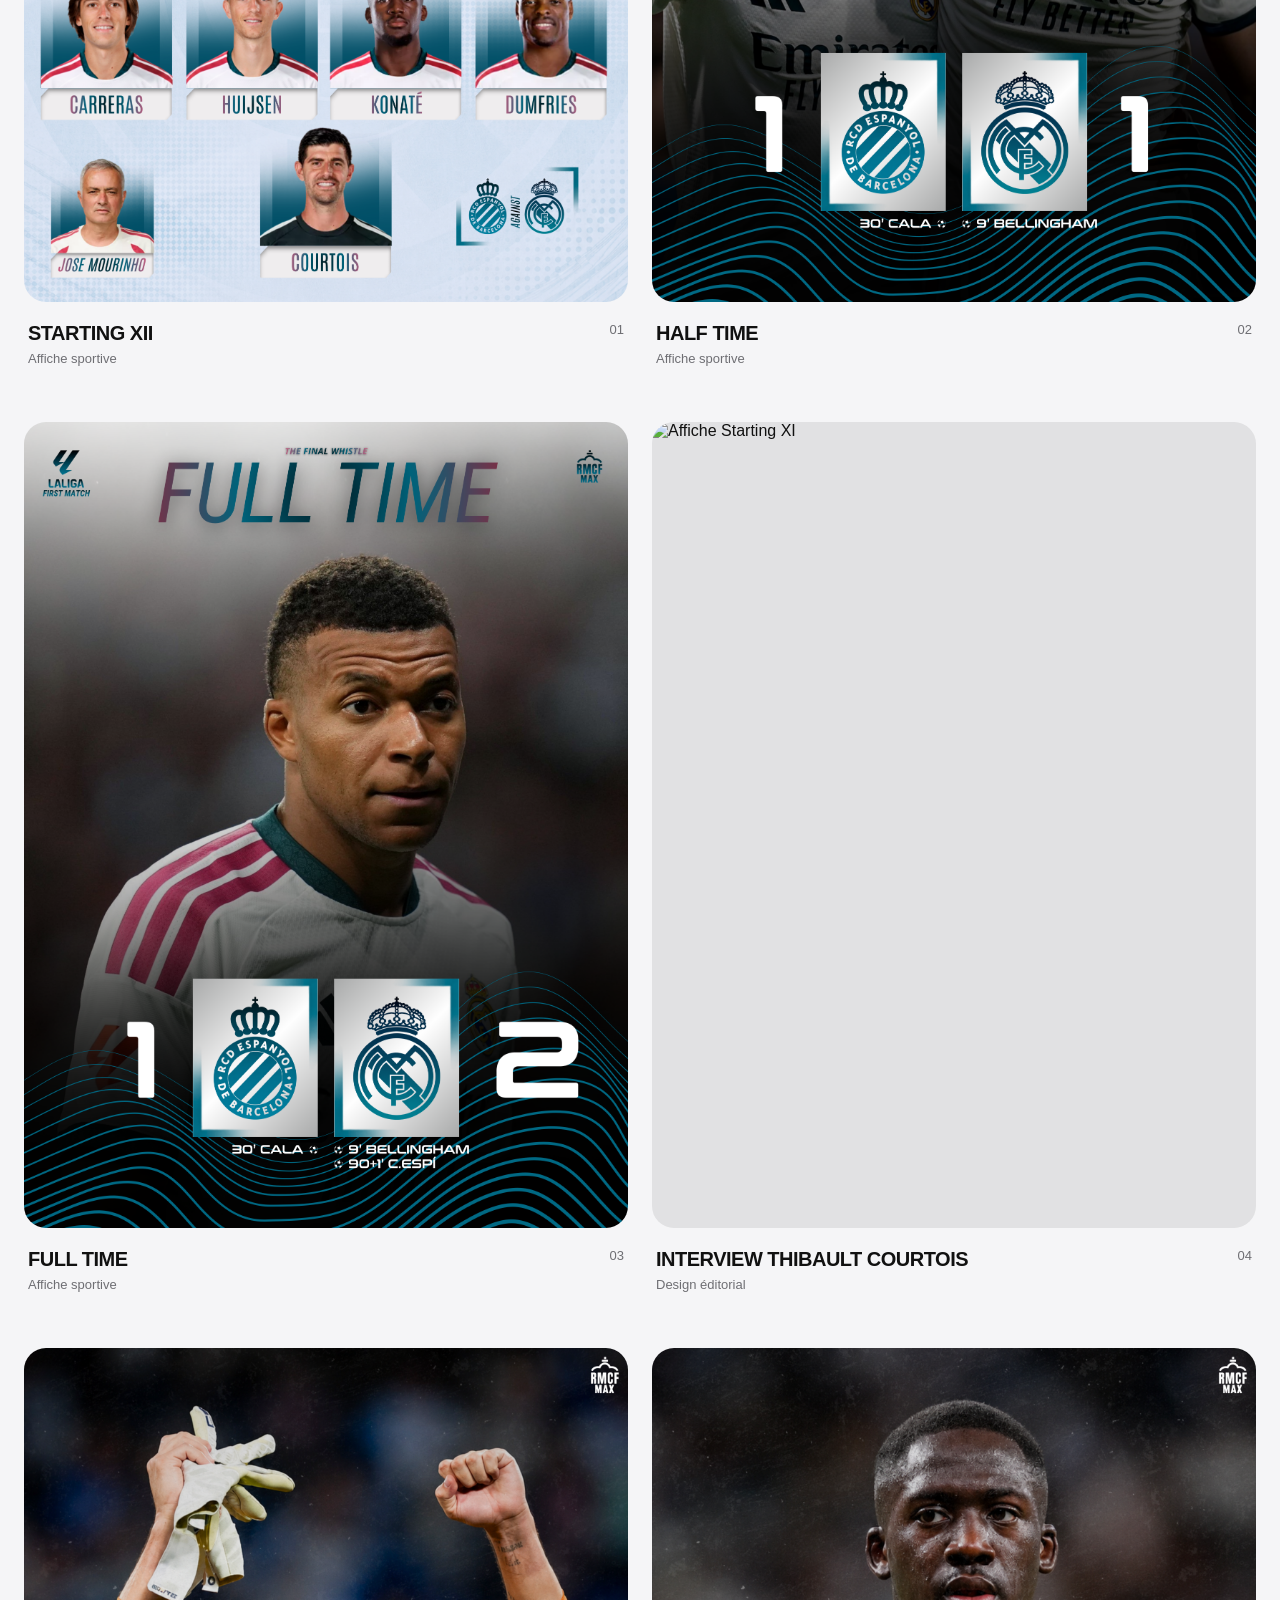
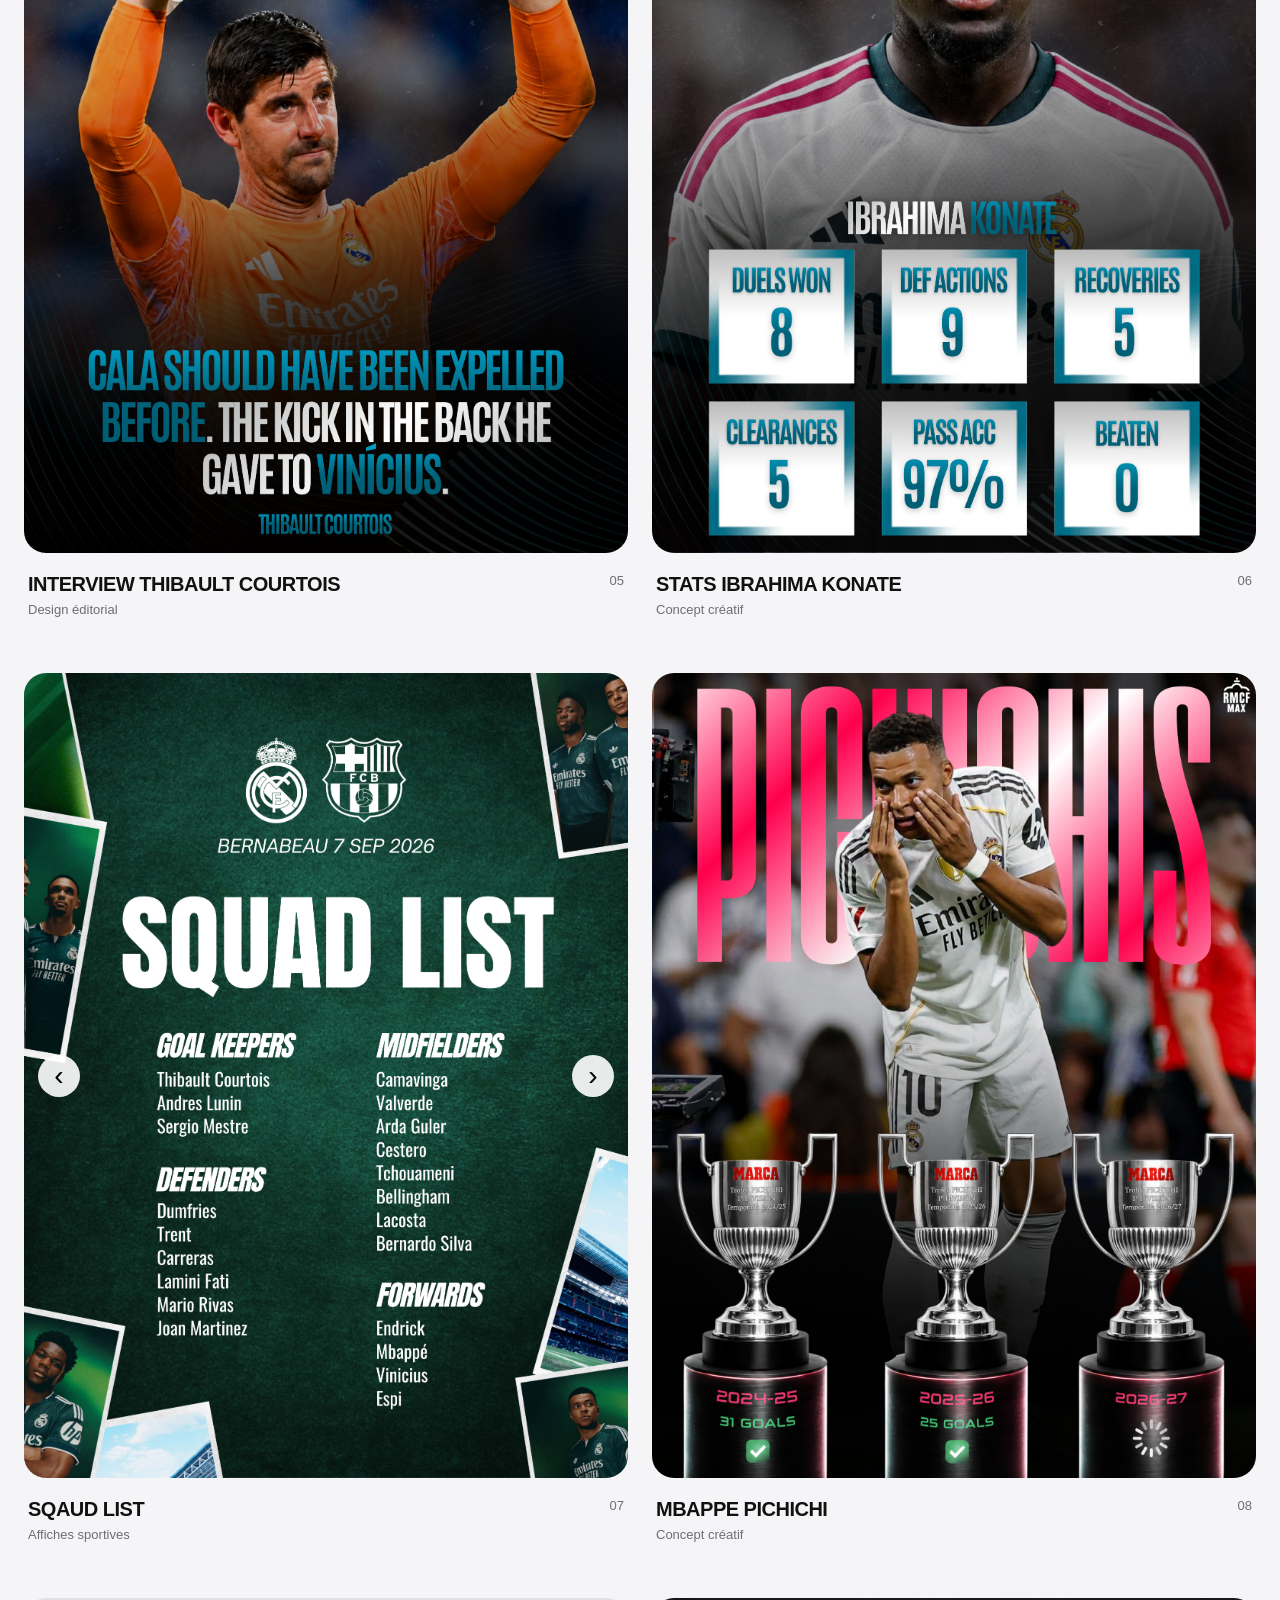
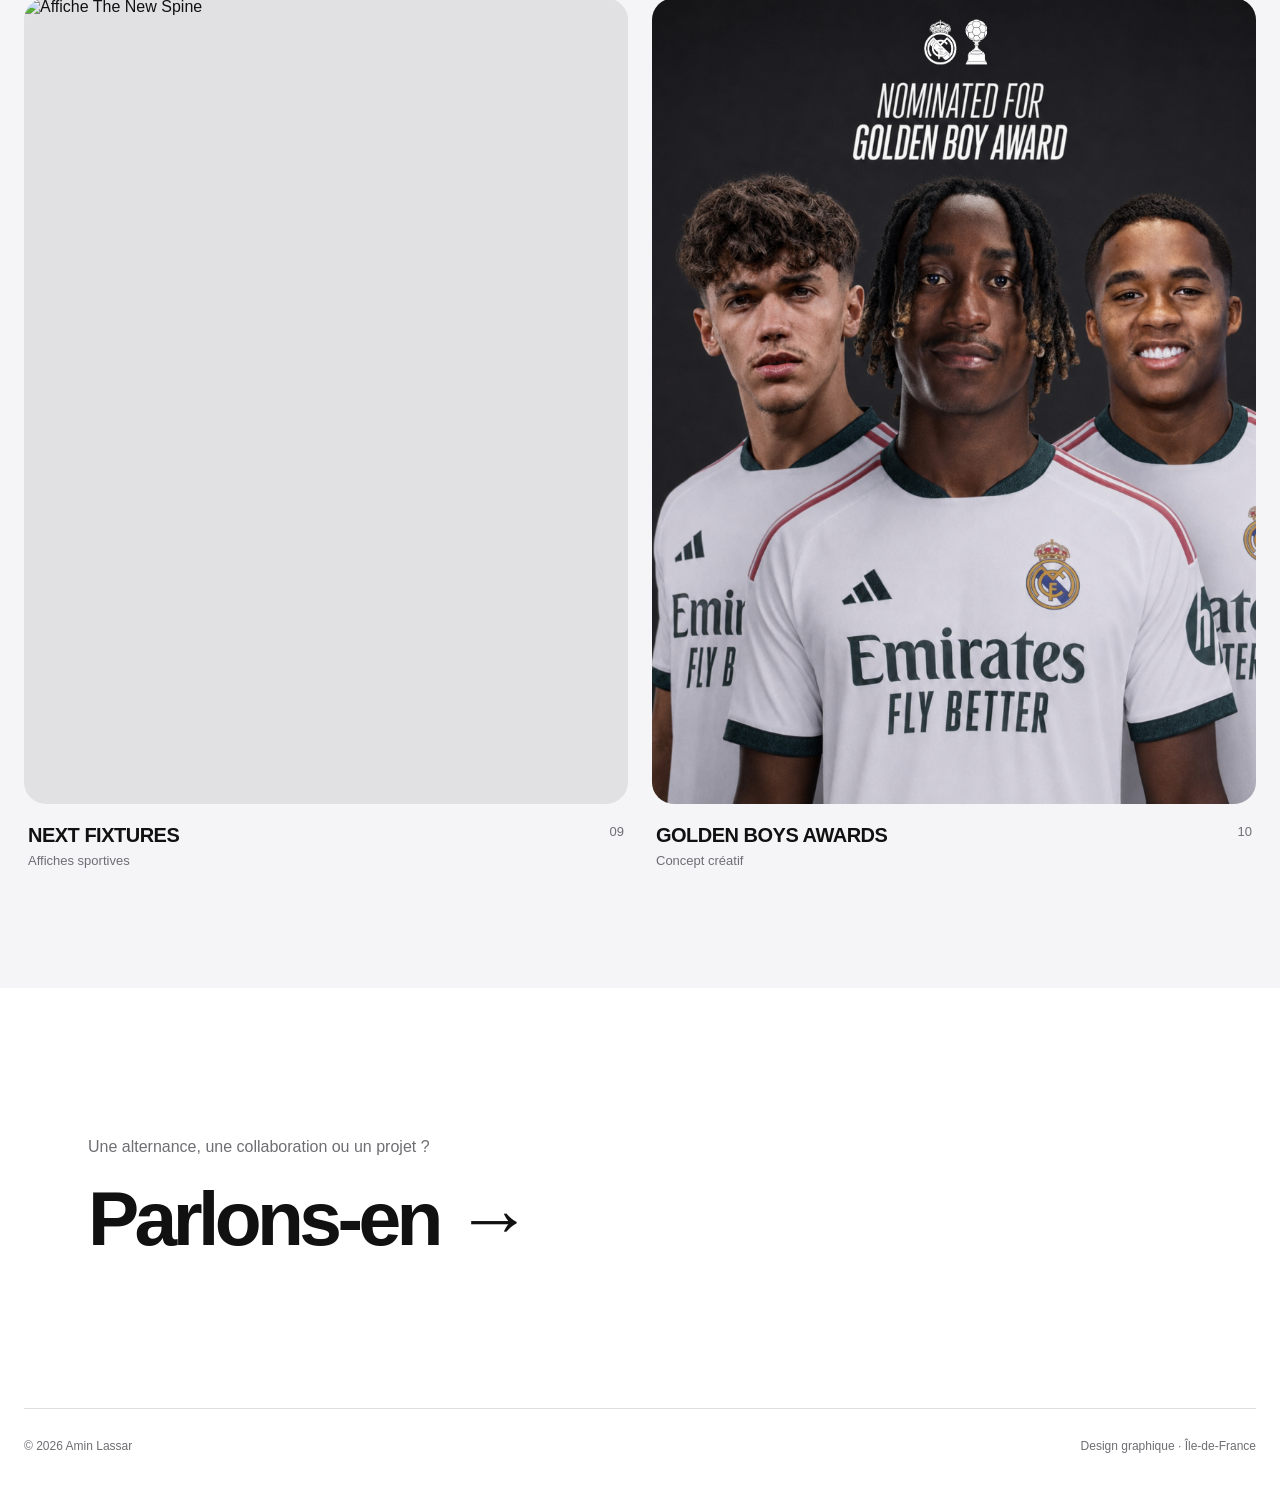
==== commit 8f5658f4: "Mise à jour du portfolio 2" ====
--- a/index.html
+++ b/index.html
@@ -199,8 +199,8 @@
   </footer>
 
   <!-- Les mêmes images sont réutilisées dans les fenêtres d'agrandissement. -->
-  <section class="lightbox" id="projet-1"><a class="backdrop" href="#projets" aria-label="Fermer"></a>
-    <div class="lightbox-box"><a class="close" href="#projets">×</a><img class="lightbox-project-image"
+  <section class="lightbox" id="projet-1"><a class="backdrop" href="#fermer" aria-label="Fermer"></a>
+    <div class="lightbox-box"><a class="close" href="#fermer">×</a><img class="lightbox-project-image"
         src="assets/affiches/starting XI.png" alt="Affiche Matchday en grand">
       <div class="caption">
         <p>Affiche sportive</p>
@@ -208,8 +208,8 @@
       </div>
     </div>
   </section>
-  <section class="lightbox" id="projet-2"><a class="backdrop" href="#projets" aria-label="Fermer"></a>
-    <div class="lightbox-box"><a class="close" href="#projets">×</a><img class="lightbox-project-image"
+  <section class="lightbox" id="projet-2"><a class="backdrop" href="#fermer" aria-label="Fermer"></a>
+    <div class="lightbox-box"><a class="close" href="#fermer">×</a><img class="lightbox-project-image"
         src="assets/affiches/halftime.png" alt="Affiche RMCF MAX en grand">
       <div class="caption">
         <p>Affiche sportive</p>
@@ -217,8 +217,8 @@
       </div>
     </div>
   </section>
-  <section class="lightbox" id="projet-3"><a class="backdrop" href="#projets" aria-label="Fermer"></a>
-    <div class="lightbox-box"><a class="close" href="#projets">×</a><img class="lightbox-project-image"
+  <section class="lightbox" id="projet-3"><a class="backdrop" href="#fermer" aria-label="Fermer"></a>
+    <div class="lightbox-box"><a class="close" href="#fermer">×</a><img class="lightbox-project-image"
         src="assets/affiches/full time.png" alt="Affiche Full Time en grand">
       <div class="caption">
         <p>Affiche sportive</p>
@@ -226,8 +226,8 @@
       </div>
     </div>
   </section>
-  <section class="lightbox" id="projet-4"><a class="backdrop" href="#projets" aria-label="Fermer"></a>
-    <div class="lightbox-box"><a class="close" href="#projets">×</a><img class="lightbox-project-image"
+  <section class="lightbox" id="projet-4"><a class="backdrop" href="#fermer" aria-label="Fermer"></a>
+    <div class="lightbox-box"><a class="close" href="#fermer">×</a><img class="lightbox-project-image"
         src="assets/affiches/interview.png" alt="Affiche Starting XI en grand">
       <div class="caption">
         <p>Design éditorial</p>
@@ -235,8 +235,8 @@
       </div>
     </div>
   </section>
-  <section class="lightbox" id="projet-5"><a class="backdrop" href="#projets" aria-label="Fermer"></a>
-    <div class="lightbox-box"><a class="close" href="#projets">×</a><img class="lightbox-project-image"
+  <section class="lightbox" id="projet-5"><a class="backdrop" href="#fermer" aria-label="Fermer"></a>
+    <div class="lightbox-box"><a class="close" href="#fermer">×</a><img class="lightbox-project-image"
         src="assets/affiches/interview2.png" alt="Affiche Interview en grand">
       <div class="caption">
         <p>Design éditorial</p>
@@ -244,8 +244,8 @@
       </div>
     </div>
   </section>
-  <section class="lightbox" id="projet-6"><a class="backdrop" href="#projets" aria-label="Fermer"></a>
-    <div class="lightbox-box"><a class="close" href="#projets">×</a><img class="lightbox-project-image"
+  <section class="lightbox" id="projet-6"><a class="backdrop" href="#fermer" aria-label="Fermer"></a>
+    <div class="lightbox-box"><a class="close" href="#fermer">×</a><img class="lightbox-project-image"
         src="assets/affiches/stats.png" alt="Affiche The New Spine en grand">
       <div class="caption">
         <p>Concept créatif</p>
@@ -254,10 +254,10 @@
     </div>
   </section>
   <section class="lightbox" id="projet-7-photo-1">
-  <a class="backdrop" href="#projets" aria-label="Fermer"></a>
+  <a class="backdrop" href="#fermer" aria-label="Fermer"></a>
 
   <div class="lightbox-box">
-    <a class="close" href="#projets">×</a>
+    <a class="close" href="#fermer">×</a>
 
     <input class="zoom-radio" type="radio" name="zoom7" id="zoom7-1" checked>
     <input class="zoom-radio" type="radio" name="zoom7" id="zoom7-2">
@@ -291,8 +291,8 @@
     </div>
   </div>
 </section>
-  <section class="lightbox" id="projet-8"><a class="backdrop" href="#projets" aria-label="Fermer"></a>
-    <div class="lightbox-box"><a class="close" href="#projets">×</a><img class="lightbox-project-image"
+  <section class="lightbox" id="projet-8"><a class="backdrop" href="#fermer" aria-label="Fermer"></a>
+    <div class="lightbox-box"><a class="close" href="#fermer">×</a><img class="lightbox-project-image"
         src="assets/affiches/infos - 25.png" alt="Affiche Matchday en grand">
       <div class="caption">
         <p>Concept créatif</p>
@@ -300,8 +300,8 @@
       </div>
     </div>
   </section>
-   <section class="lightbox" id="projet-9"><a class="backdrop" href="#projets" aria-label="Fermer"></a>
-    <div class="lightbox-box"><a class="close" href="#projets">×</a><img class="lightbox-project-image"
+   <section class="lightbox" id="projet-9"><a class="backdrop" href="#fermer" aria-label="Fermer"></a>
+    <div class="lightbox-box"><a class="close" href="#fermer">×</a><img class="lightbox-project-image"
         src="assets/affiches/infos(3).png" alt="Affiche Matchday en grand">
       <div class="caption">
         <p>Affiche sportive</p>
@@ -309,8 +309,8 @@
       </div>
     </div>
   </section>
-   <section class="lightbox" id="projet-10"><a class="backdrop" href="#projets" aria-label="Fermer"></a>
-    <div class="lightbox-box"><a class="close" href="#projets">×</a><img class="lightbox-project-image"
+   <section class="lightbox" id="projet-10"><a class="backdrop" href="#fermer" aria-label="Fermer"></a>
+    <div class="lightbox-box"><a class="close" href="#fermer">×</a><img class="lightbox-project-image"
         src="assets/affiches/infos(4).png" alt="Affiche Matchday en grand">
       <div class="caption">
         <p>Affiche sportive</p>
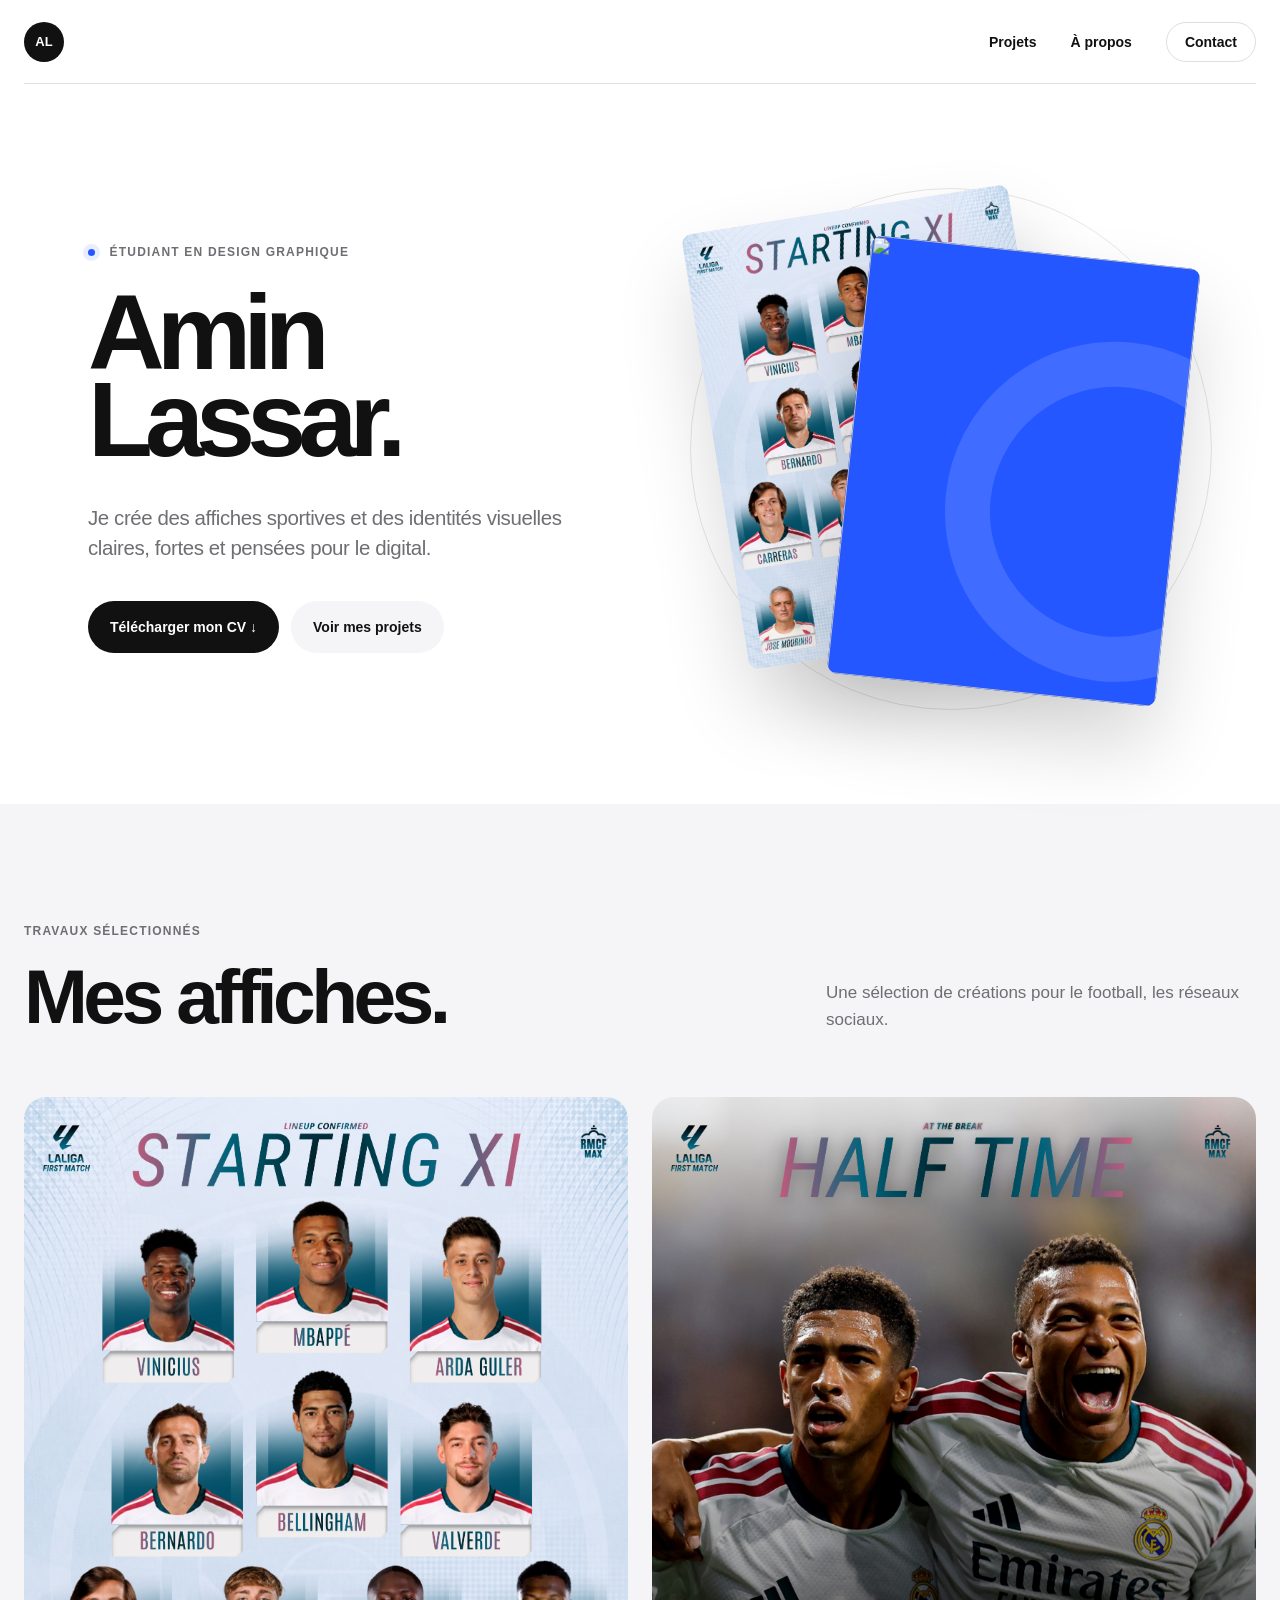
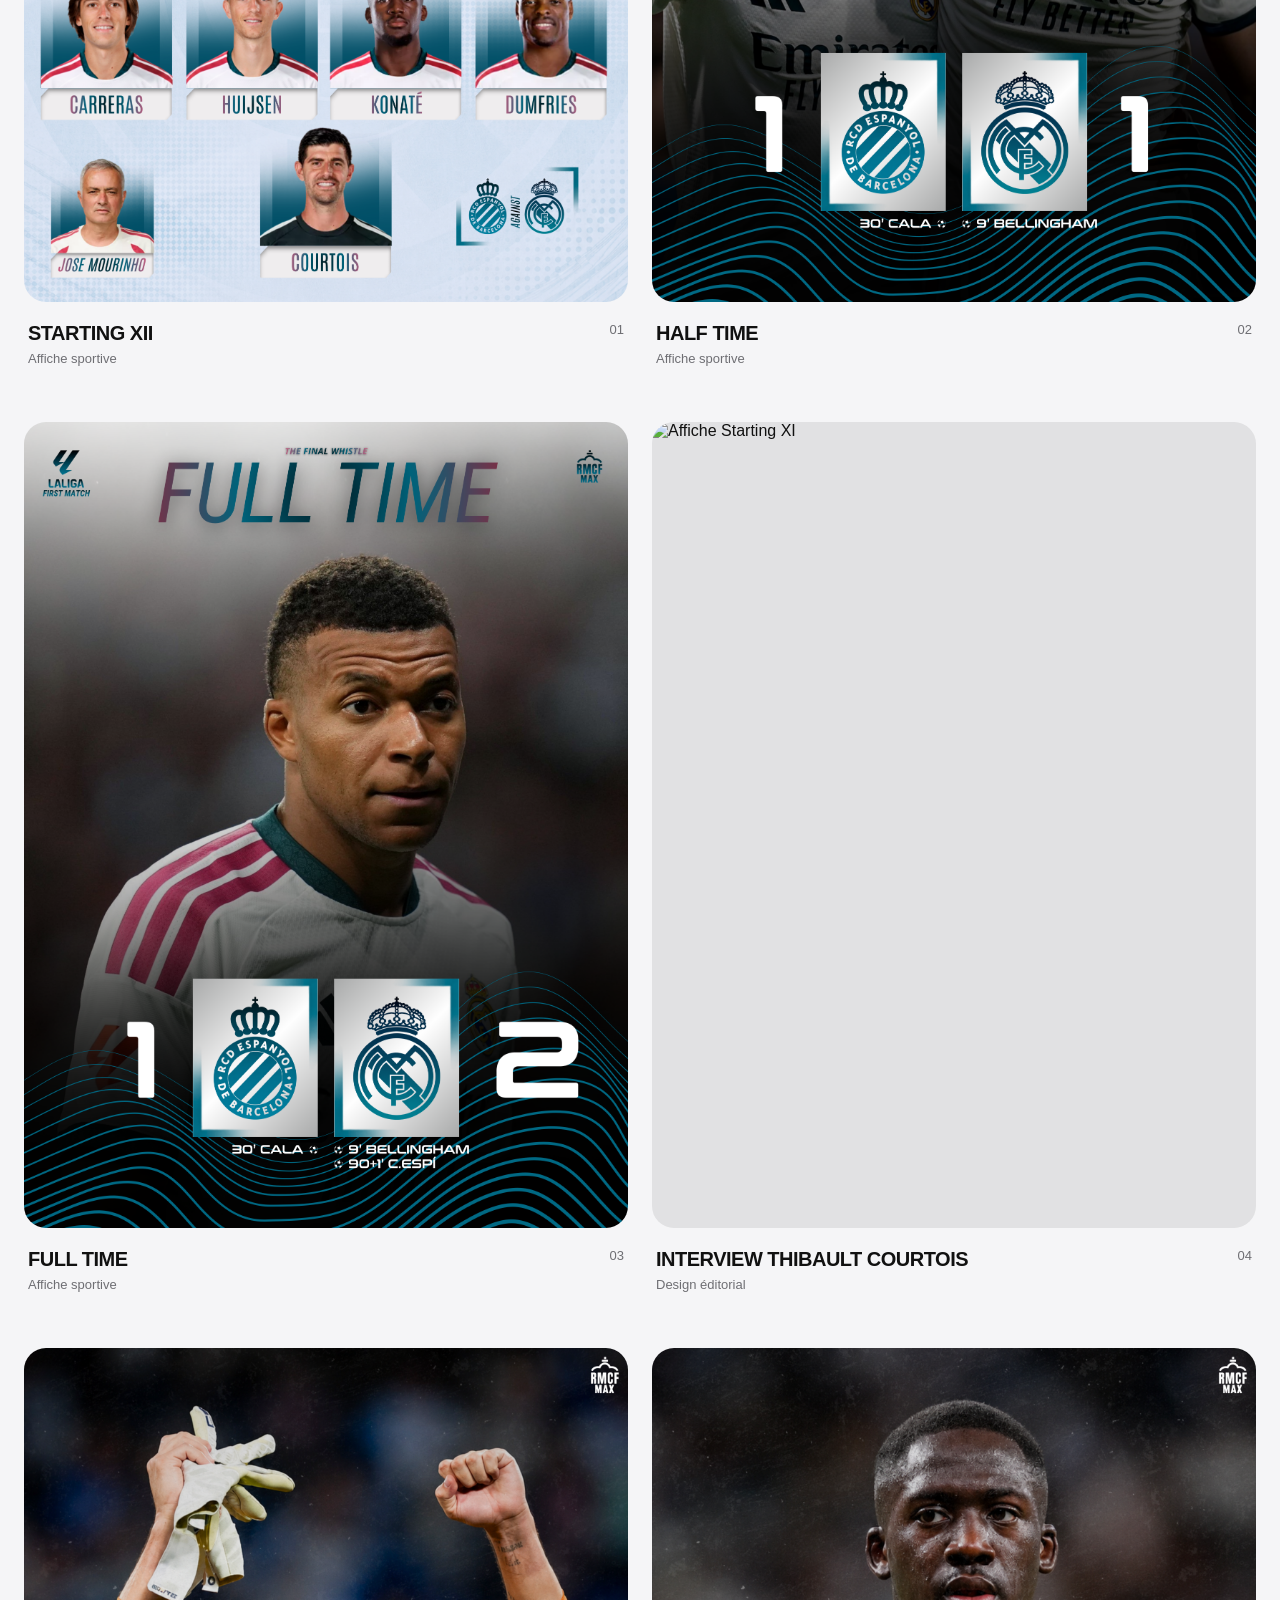
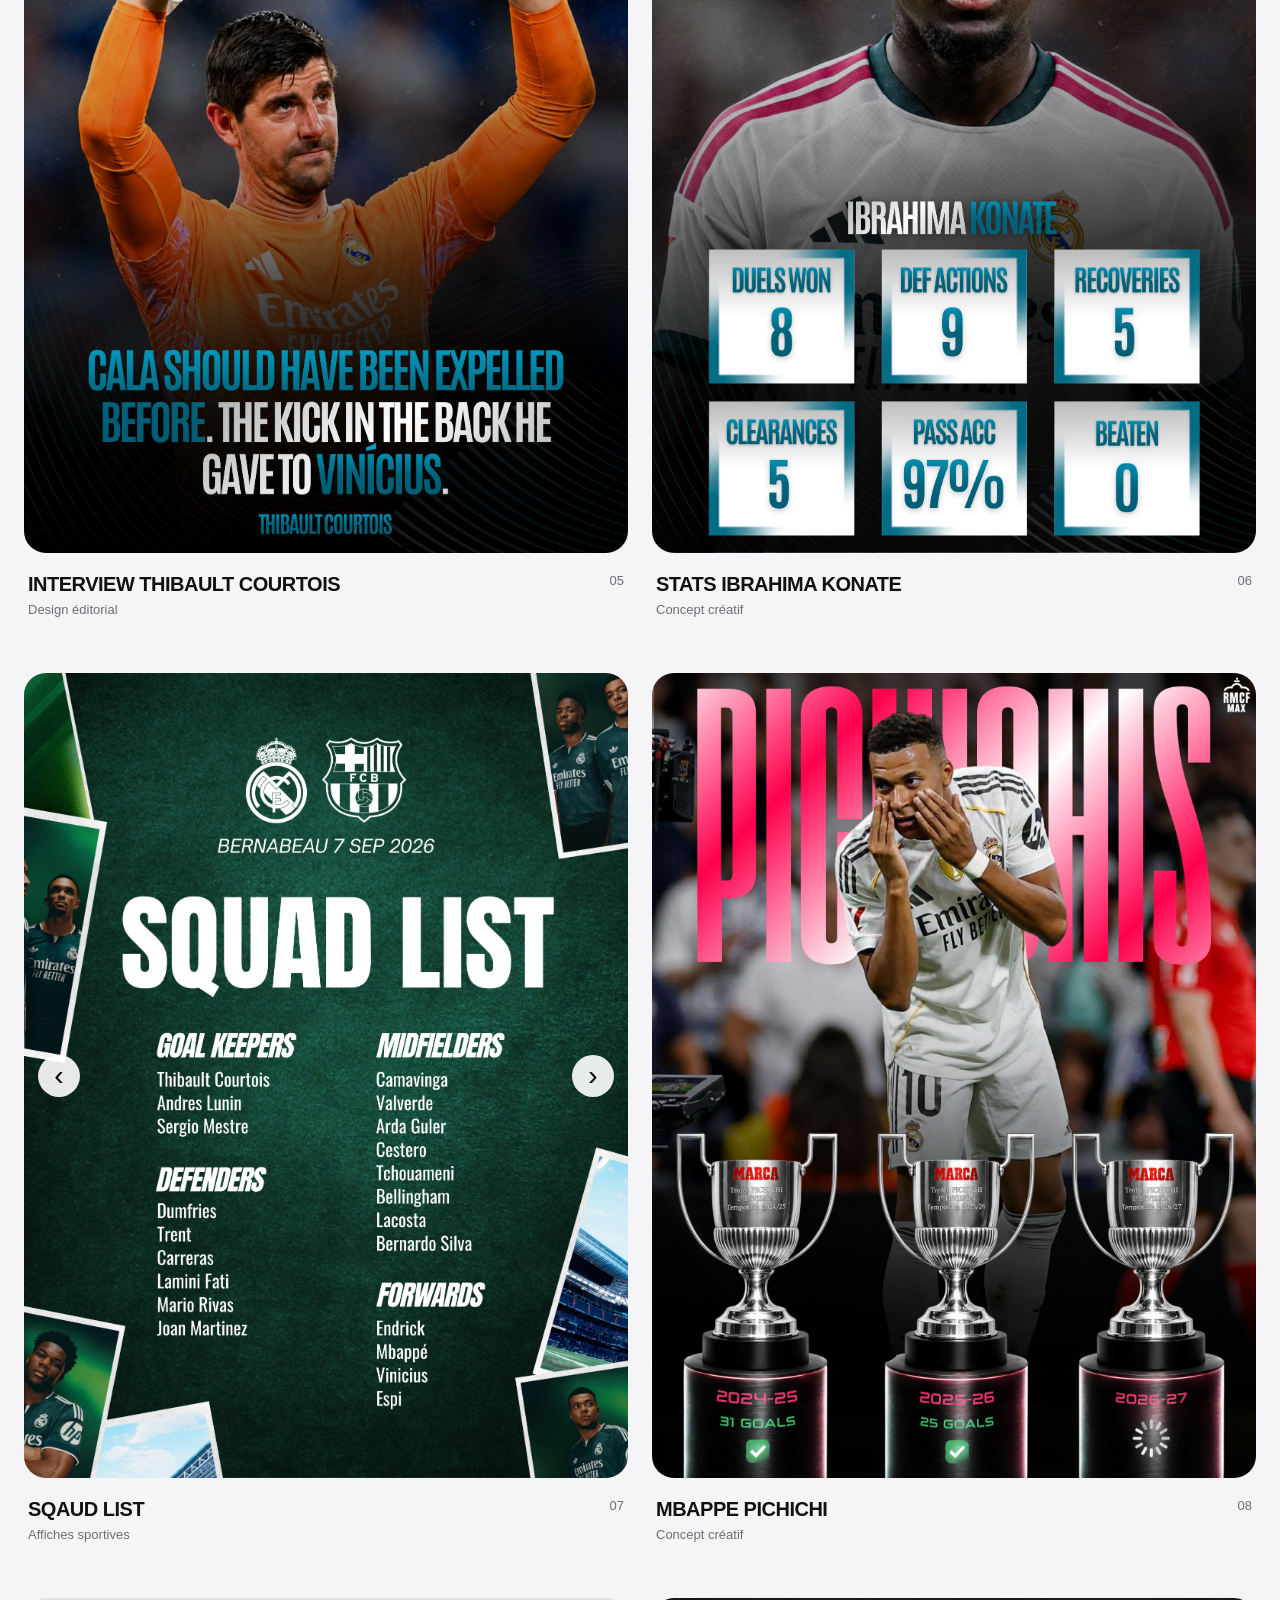
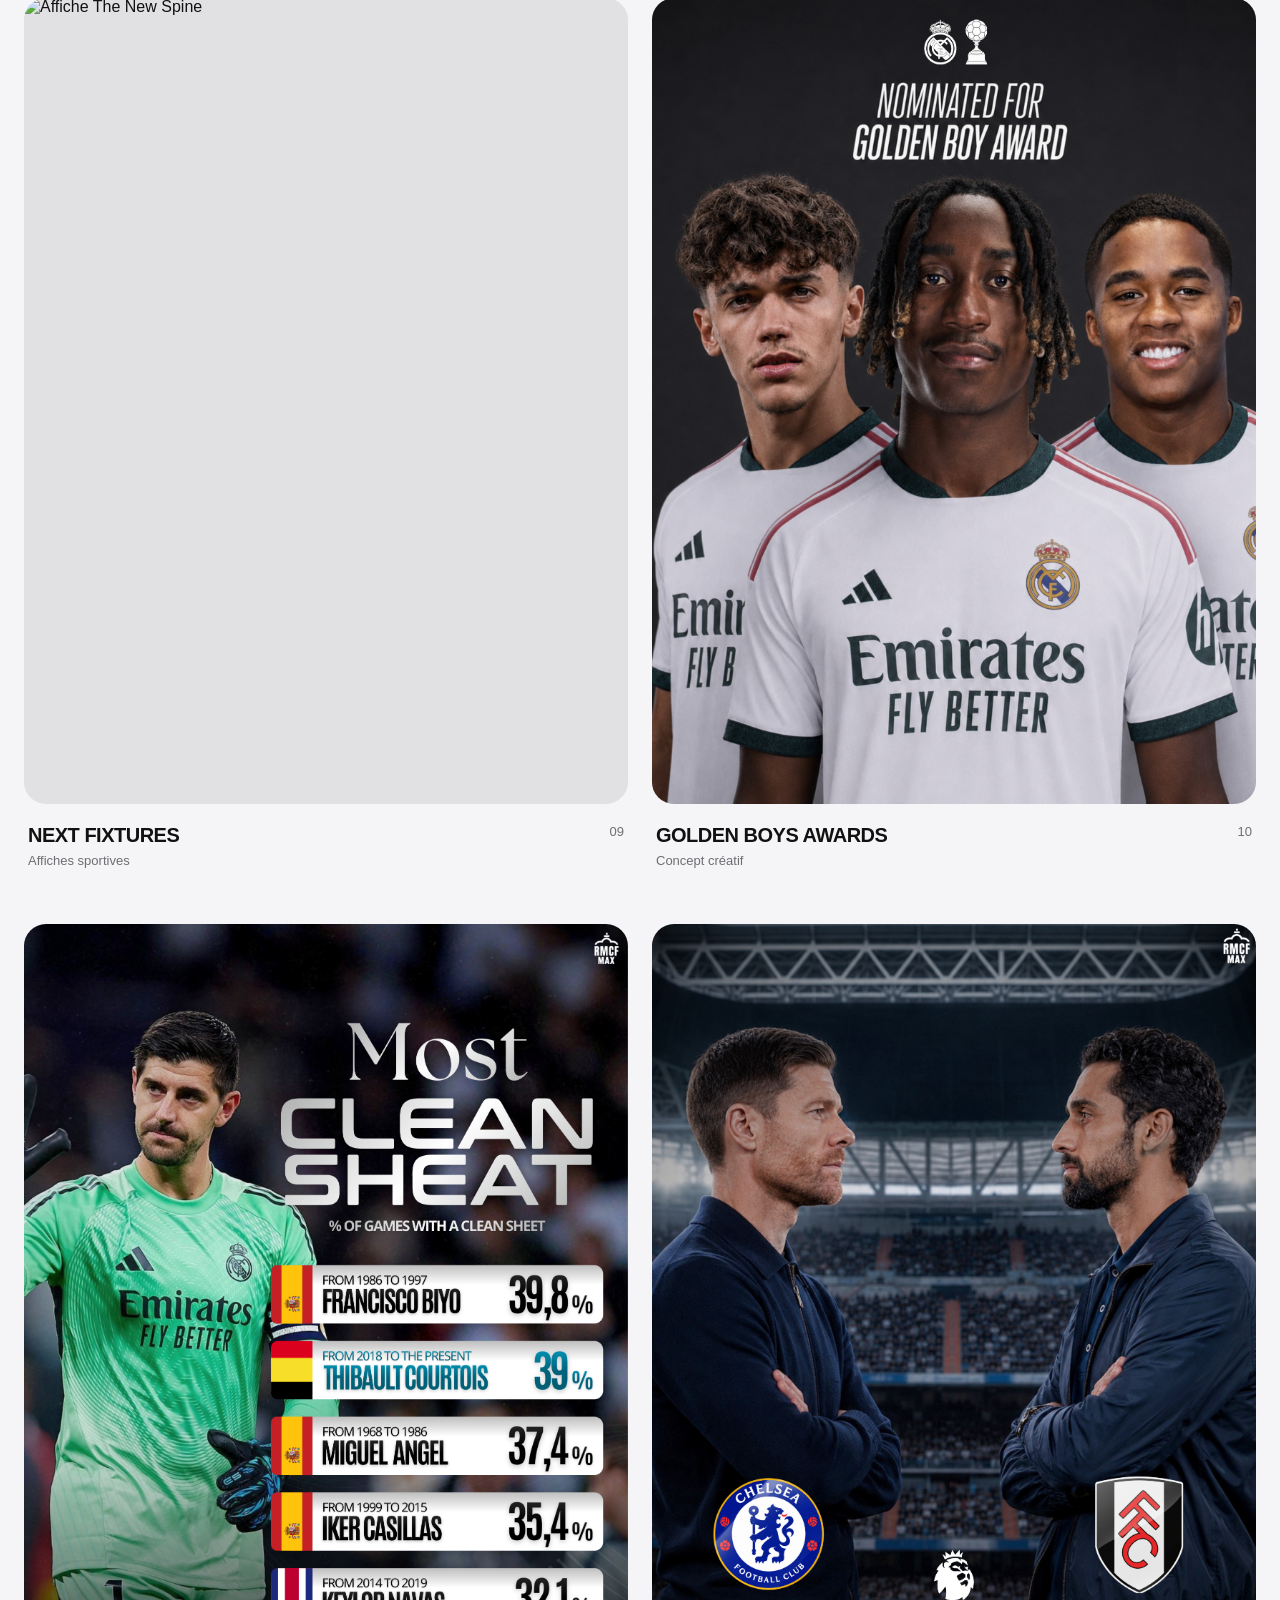
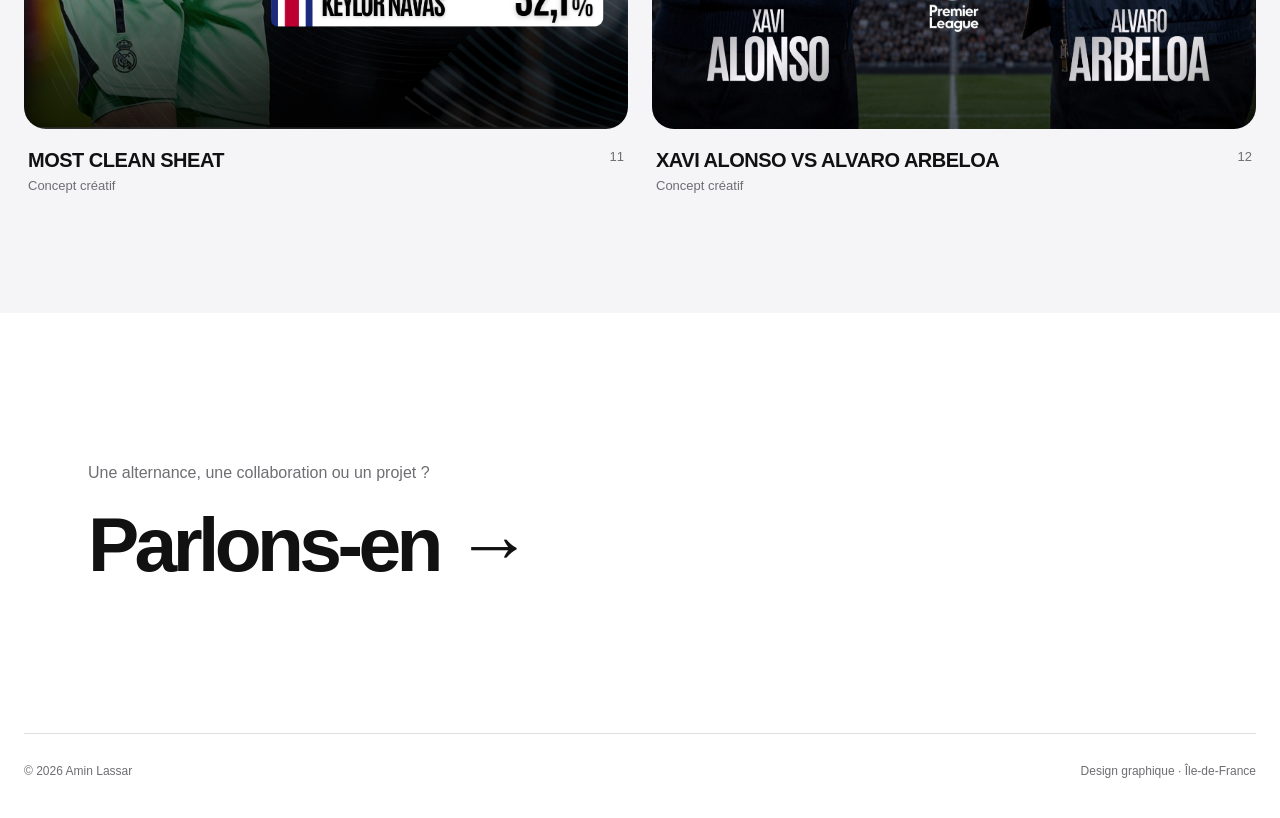
==== commit befbe24c: "Mise à jour du portfolio 3" ====
--- a/index.html
+++ b/index.html
@@ -184,6 +184,26 @@
             </div><span>10</span>
           </div>
         </a>
+             <a class="project" href="#projet-11">
+          <div class="project-image-wrap"><img class="project-image" src="assets/affiches/REAL MADRID 2026 - 15.png"
+              alt="Affiche The New Spine" loading="lazy"></div>
+          <div class="meta">
+            <div>
+              <h3>MOST CLEAN SHEAT</h3>
+              <p>Concept créatif</p>
+            </div><span>11</span>
+          </div>
+        </a>
+         <a class="project" href="#projet-12">
+          <div class="project-image-wrap"><img class="project-image" src="assets/affiches/infos(7).png"
+              alt="Affiche The New Spine" loading="lazy"></div>
+          <div class="meta">
+            <div>
+              <h3>XAVI ALONSO VS ALVARO ARBELOA</h3>
+              <p>Concept créatif</p>
+            </div><span>12</span>
+          </div>
+        </a>
       </div>
     </section>
 
@@ -318,6 +338,24 @@
       </div>
     </div>
   </section>
+   <section class="lightbox" id="projet-11"><a class="backdrop" href="#fermer" aria-label="Fermer"></a>
+    <div class="lightbox-box"><a class="close" href="#fermer">×</a><img class="lightbox-project-image"
+        src="assets/affiches/REAL MADRID 2026 - 15.png" alt="Affiche Matchday en grand">
+      <div class="caption">
+        <p>Concept créatif</p>
+        <h3>MOST CLEAN SHEAT</h3><span>2026</span>
+      </div>
+    </div>
+  </section>
+  <section class="lightbox" id="projet-12"><a class="backdrop" href="#fermer" aria-label="Fermer"></a>
+    <div class="lightbox-box"><a class="close" href="#fermer">×</a><img class="lightbox-project-image"
+        src="assets/affiches/infos(7).png" alt="Affiche Matchday en grand">
+      <div class="caption">
+        <p>Concept créatif</p>
+        <h3>XAVI ALONSO VS ALVARO ARBELOA</h3><span>2026</span>
+      </div>
+    </div>
+  </section>
 </body>
 
 </html>
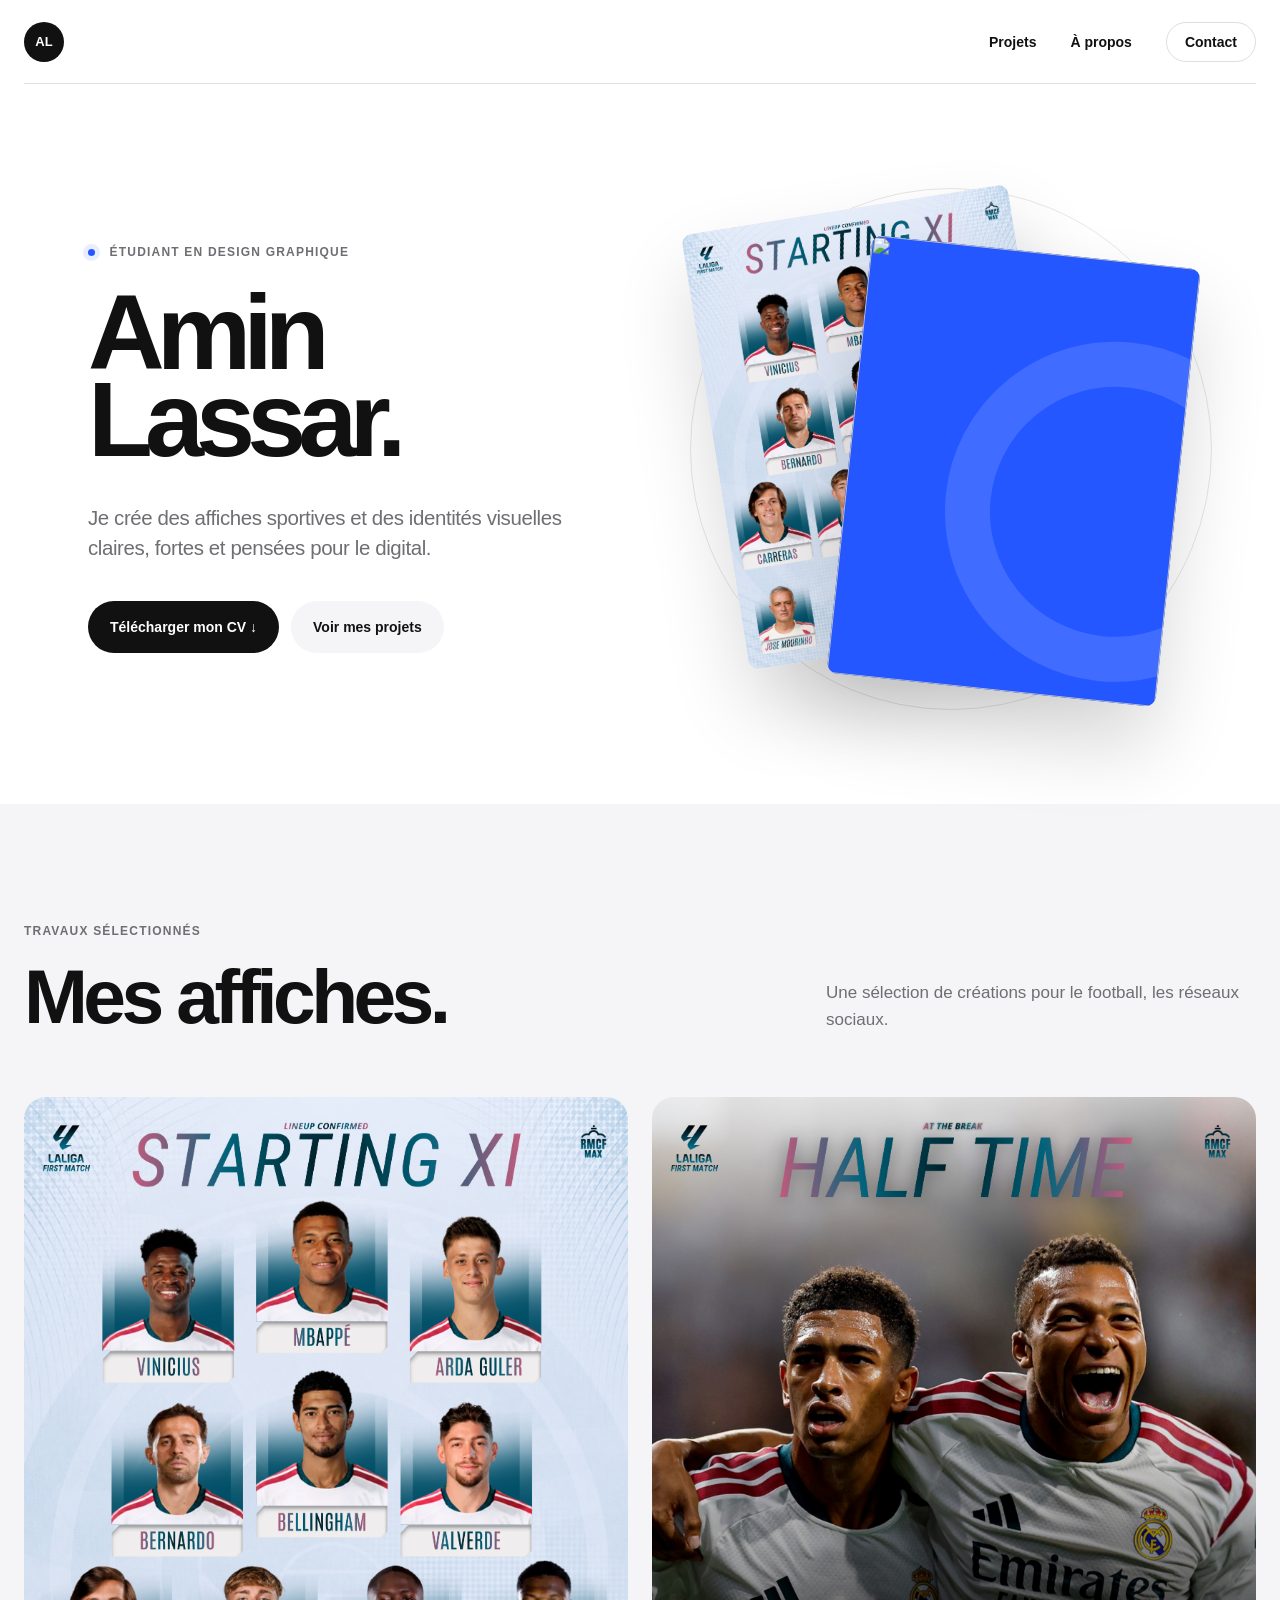
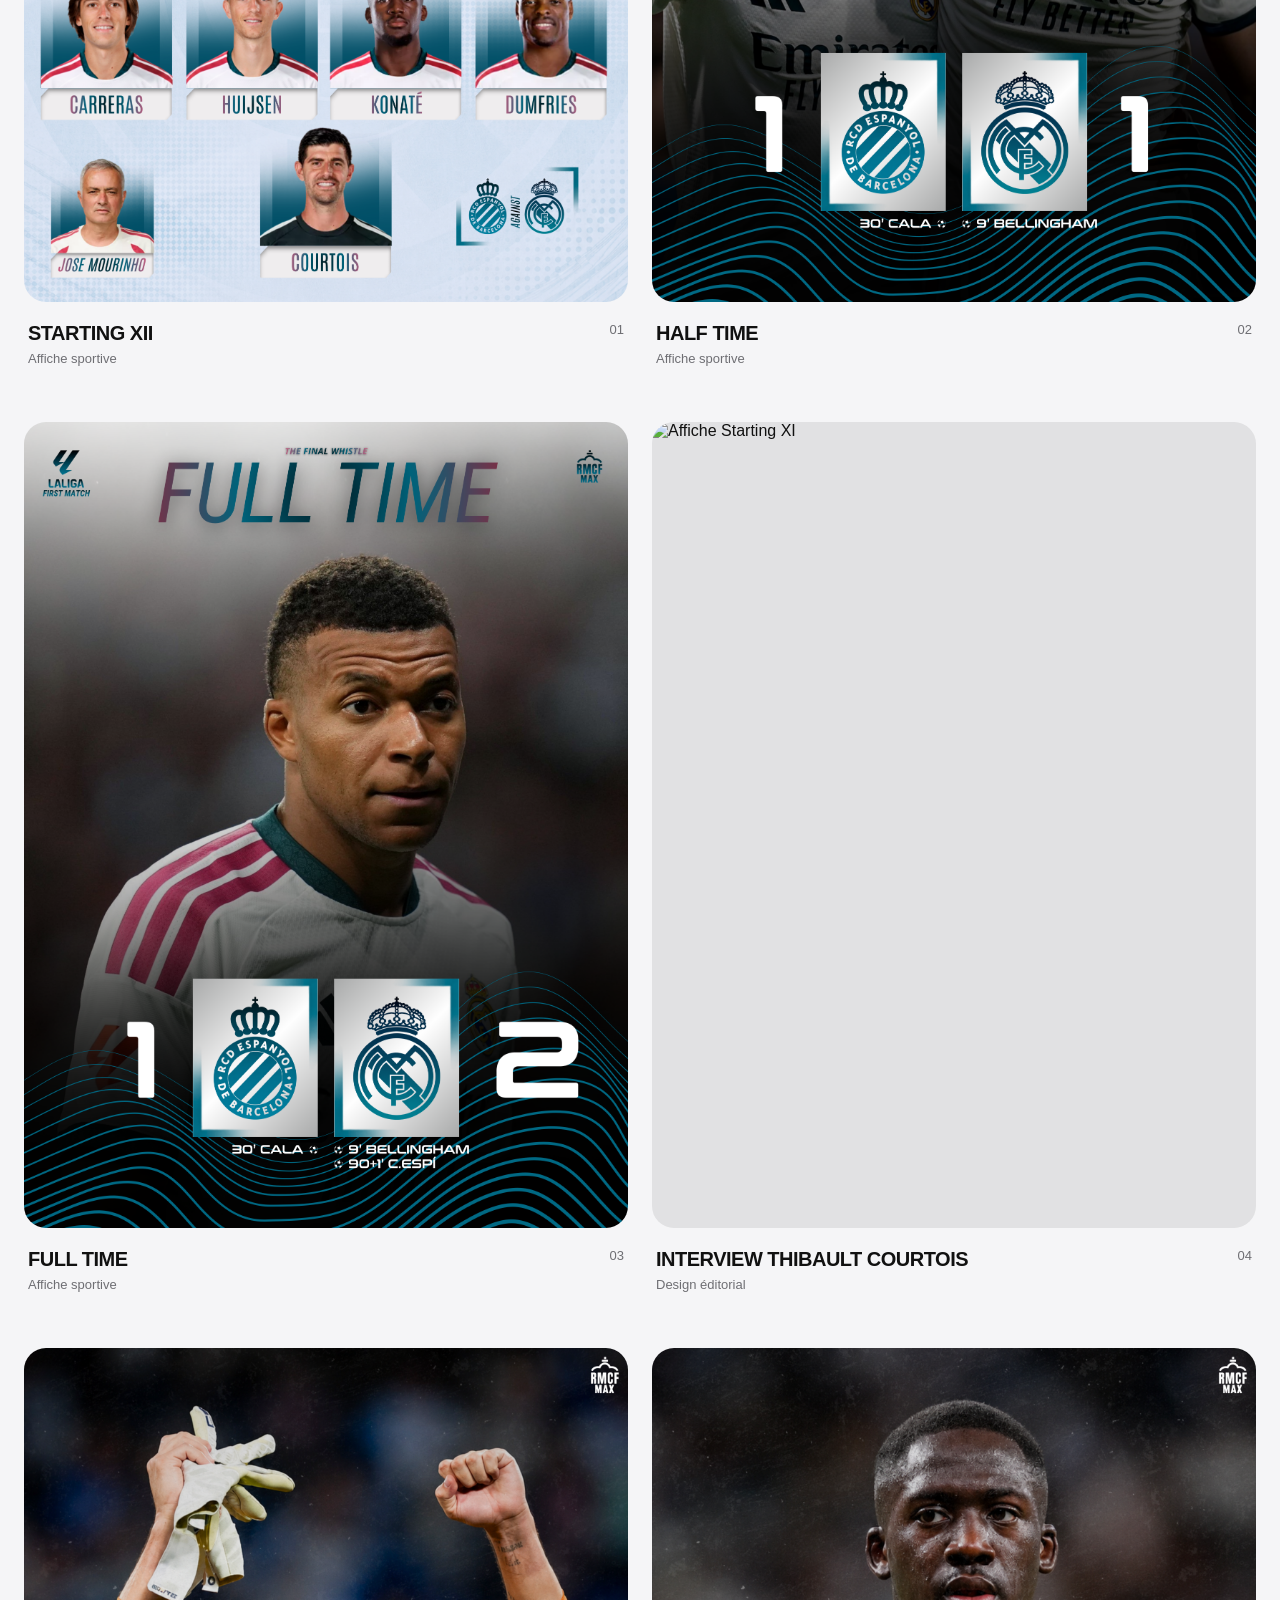
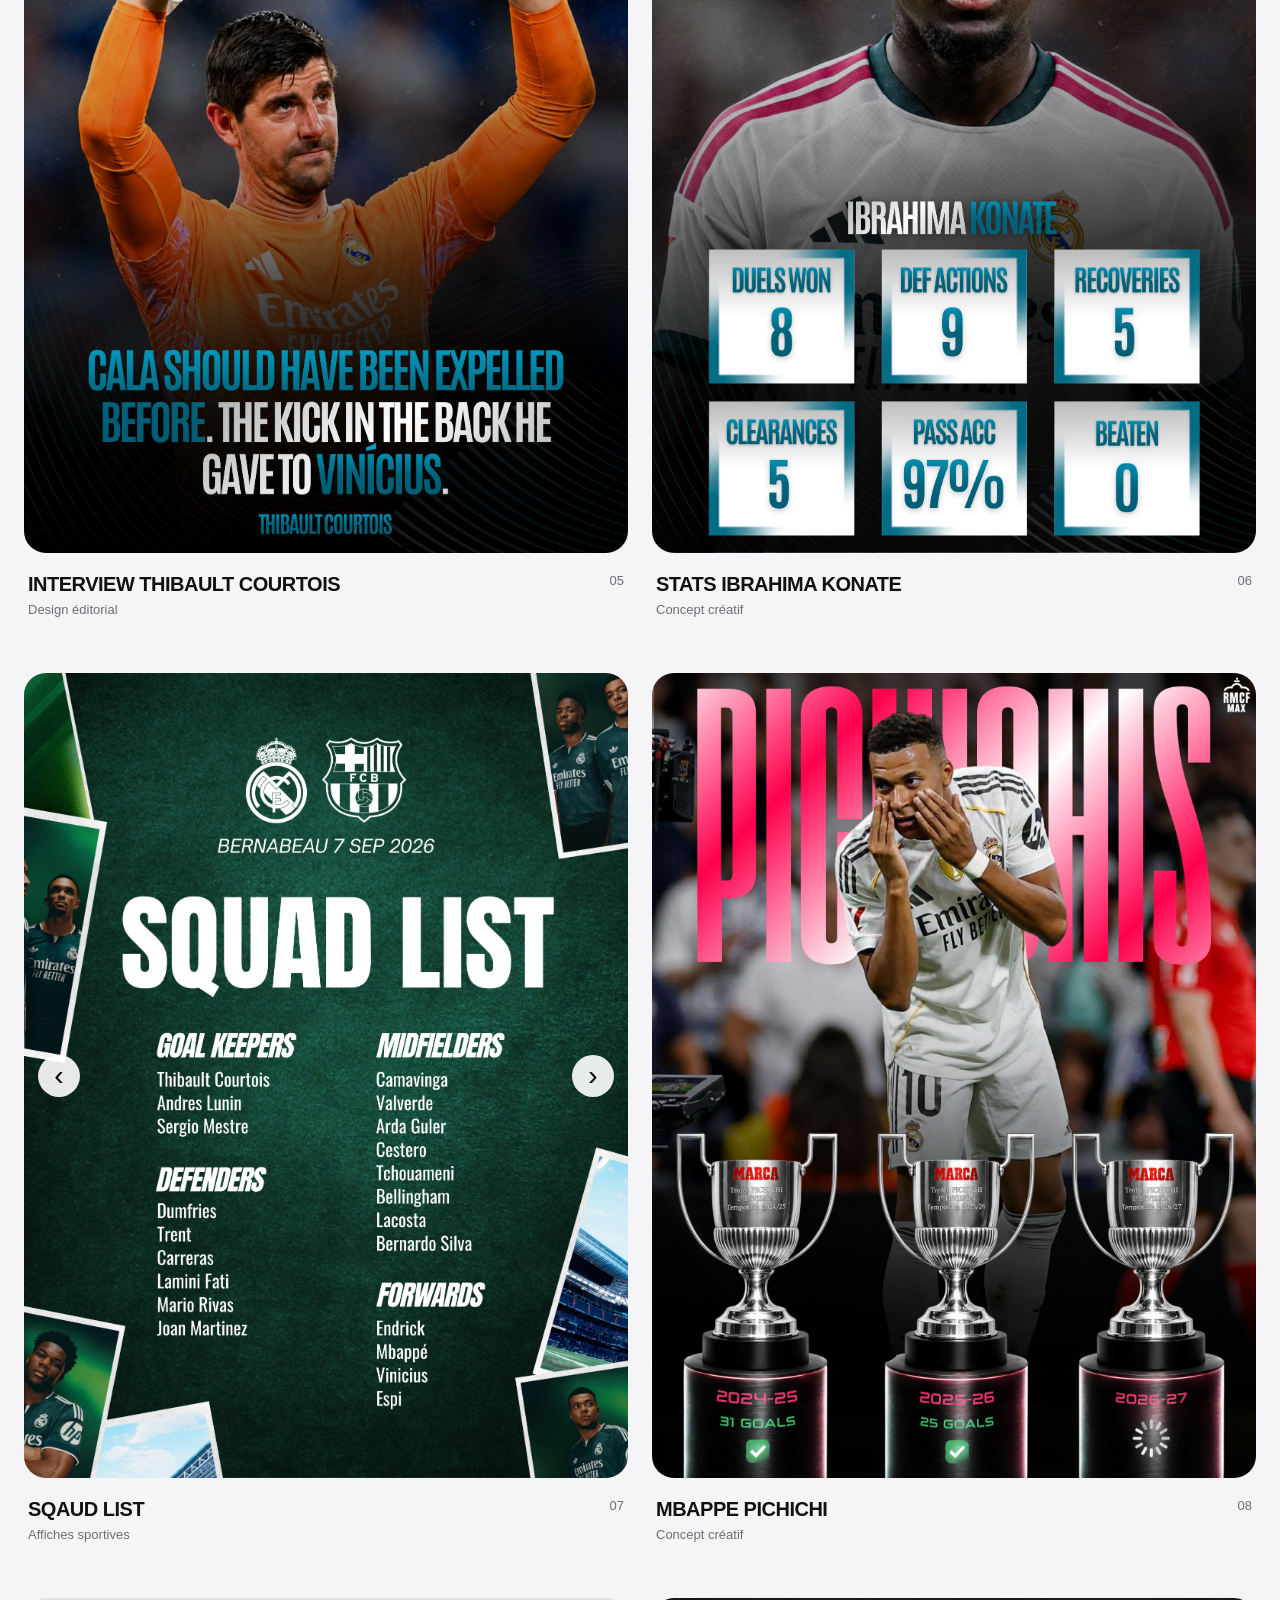
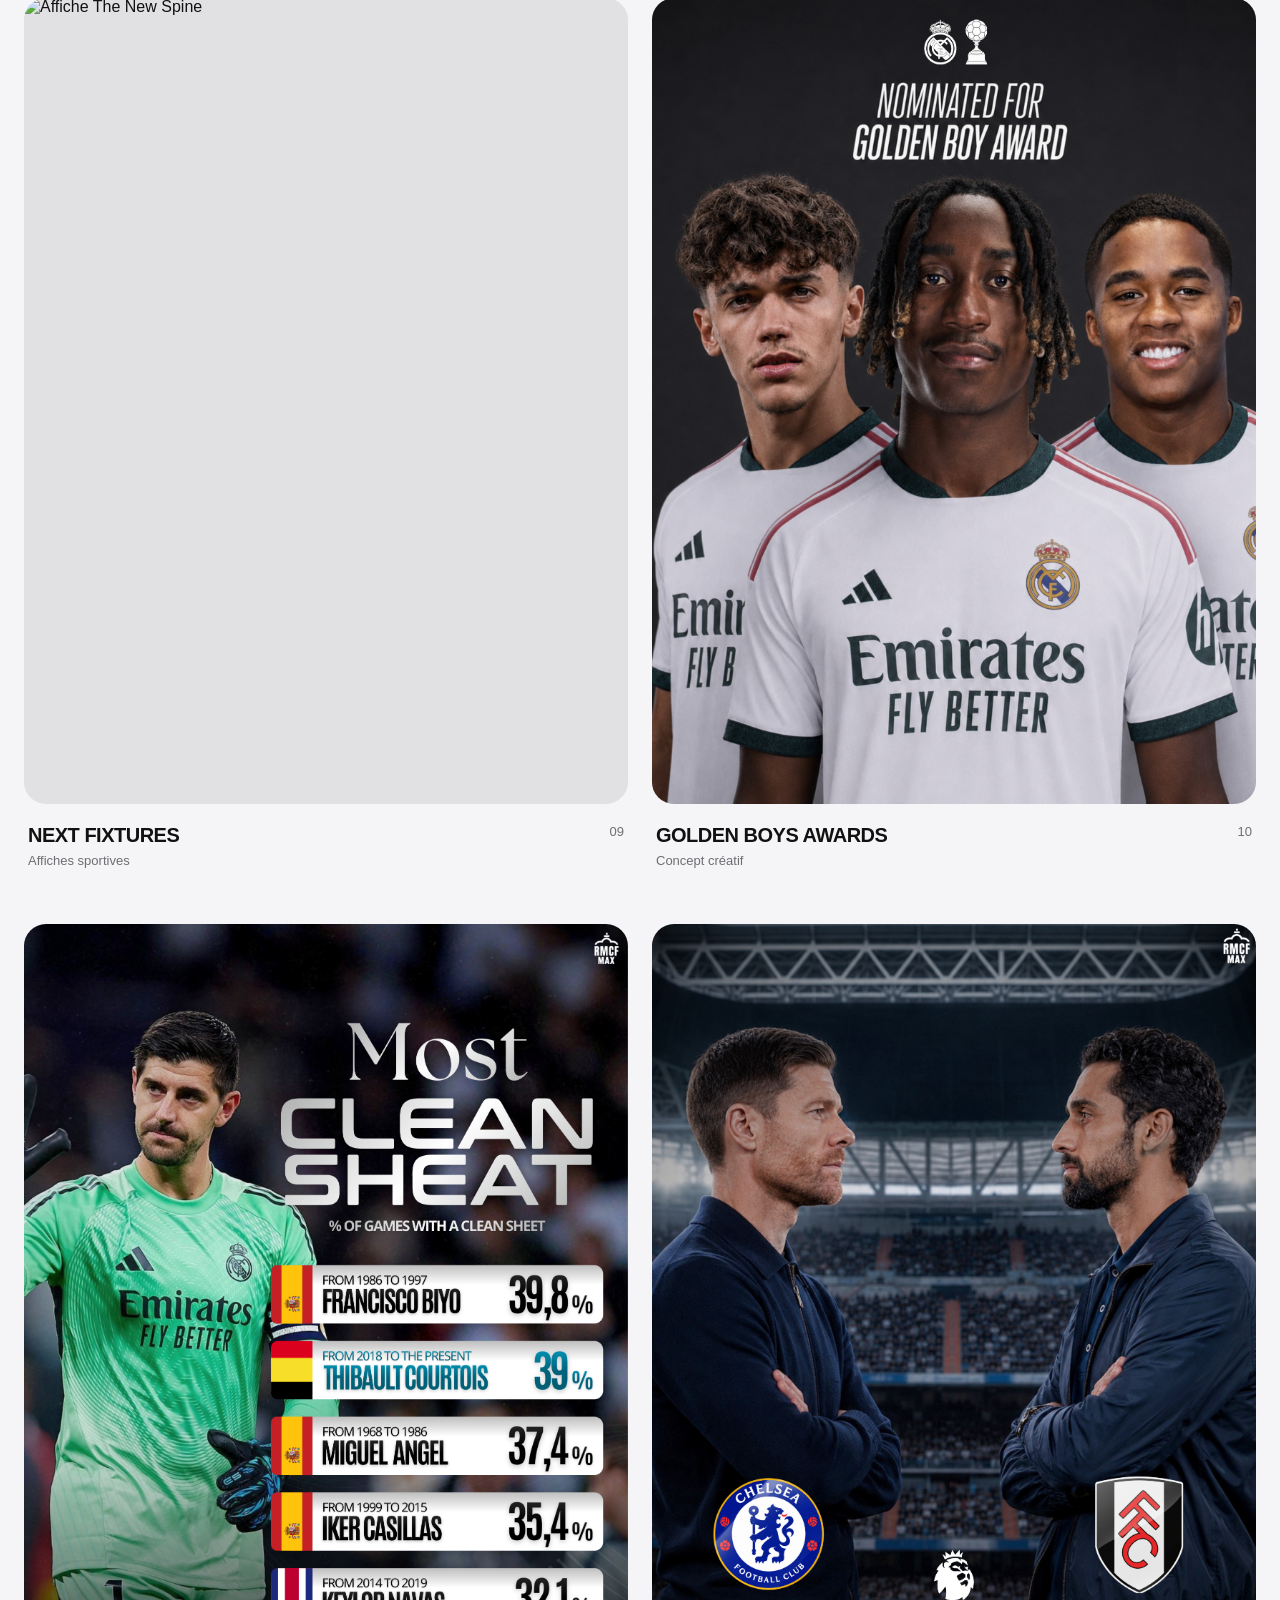
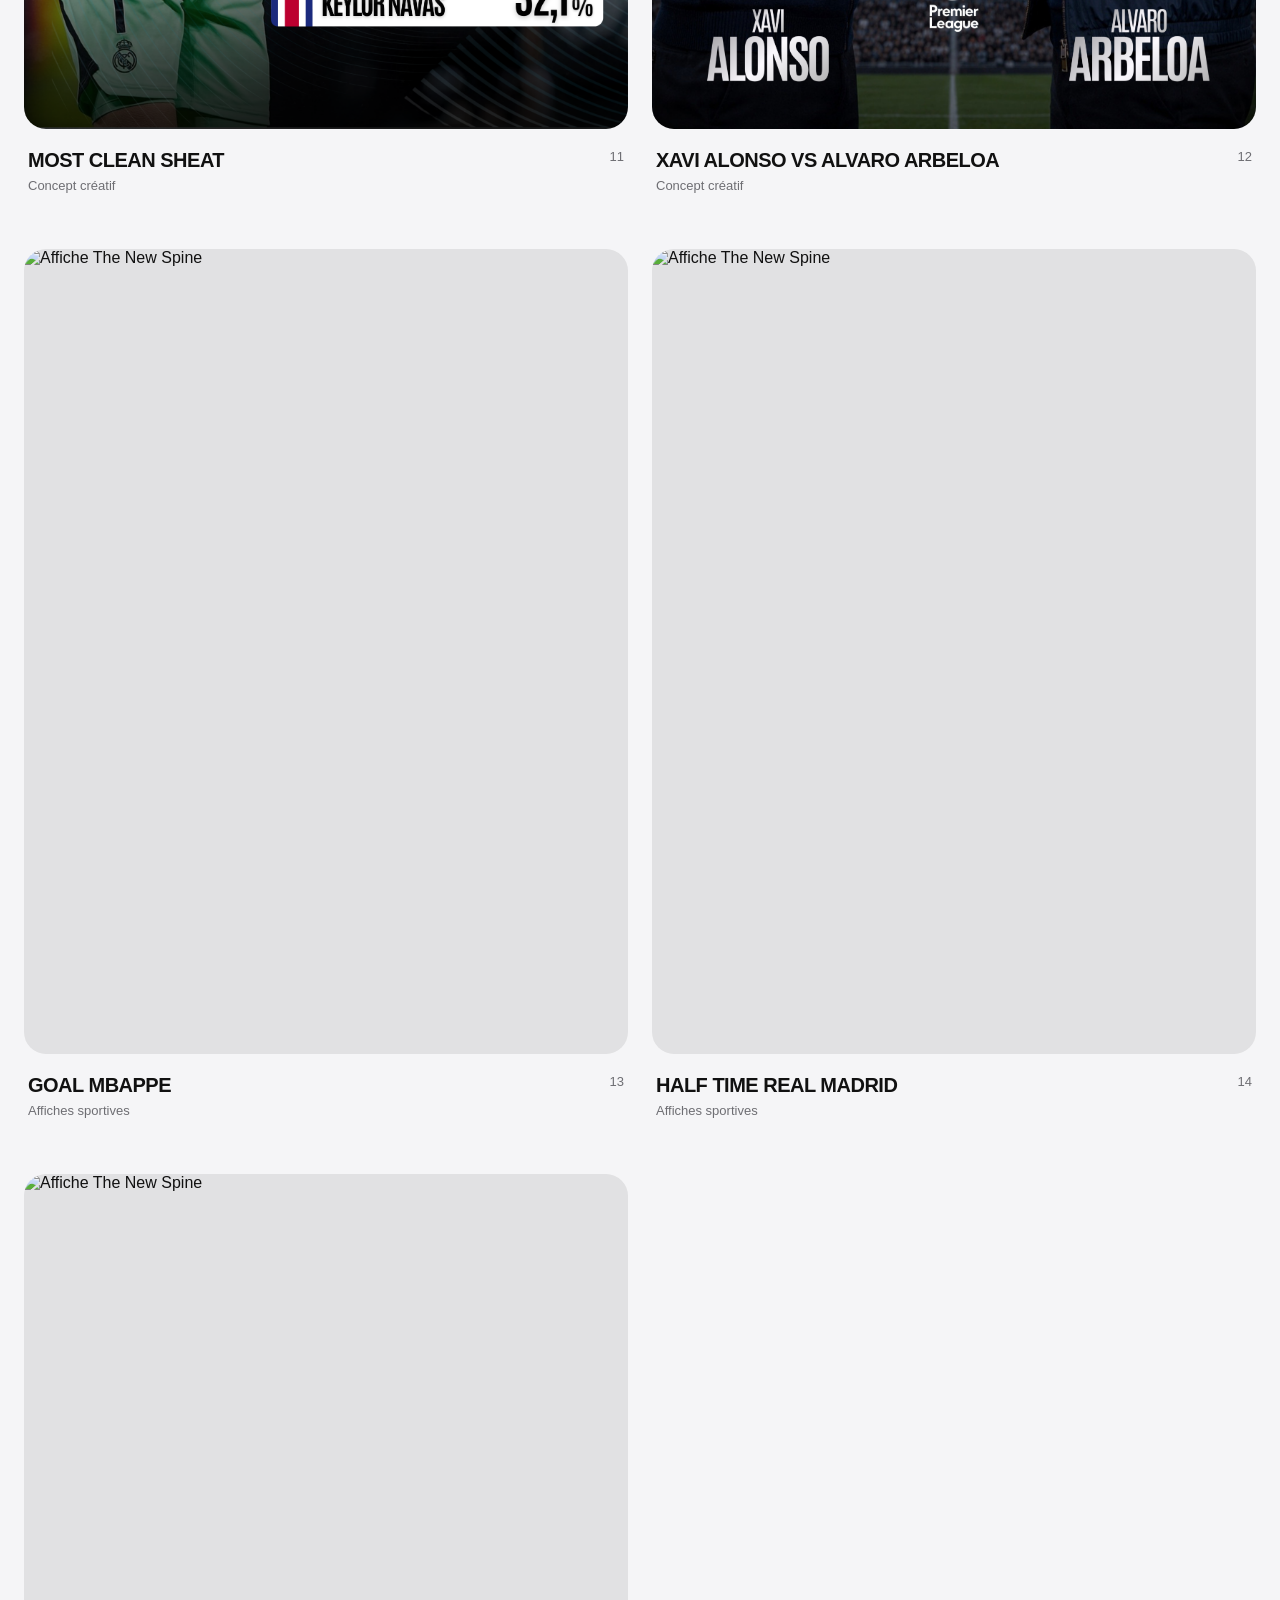
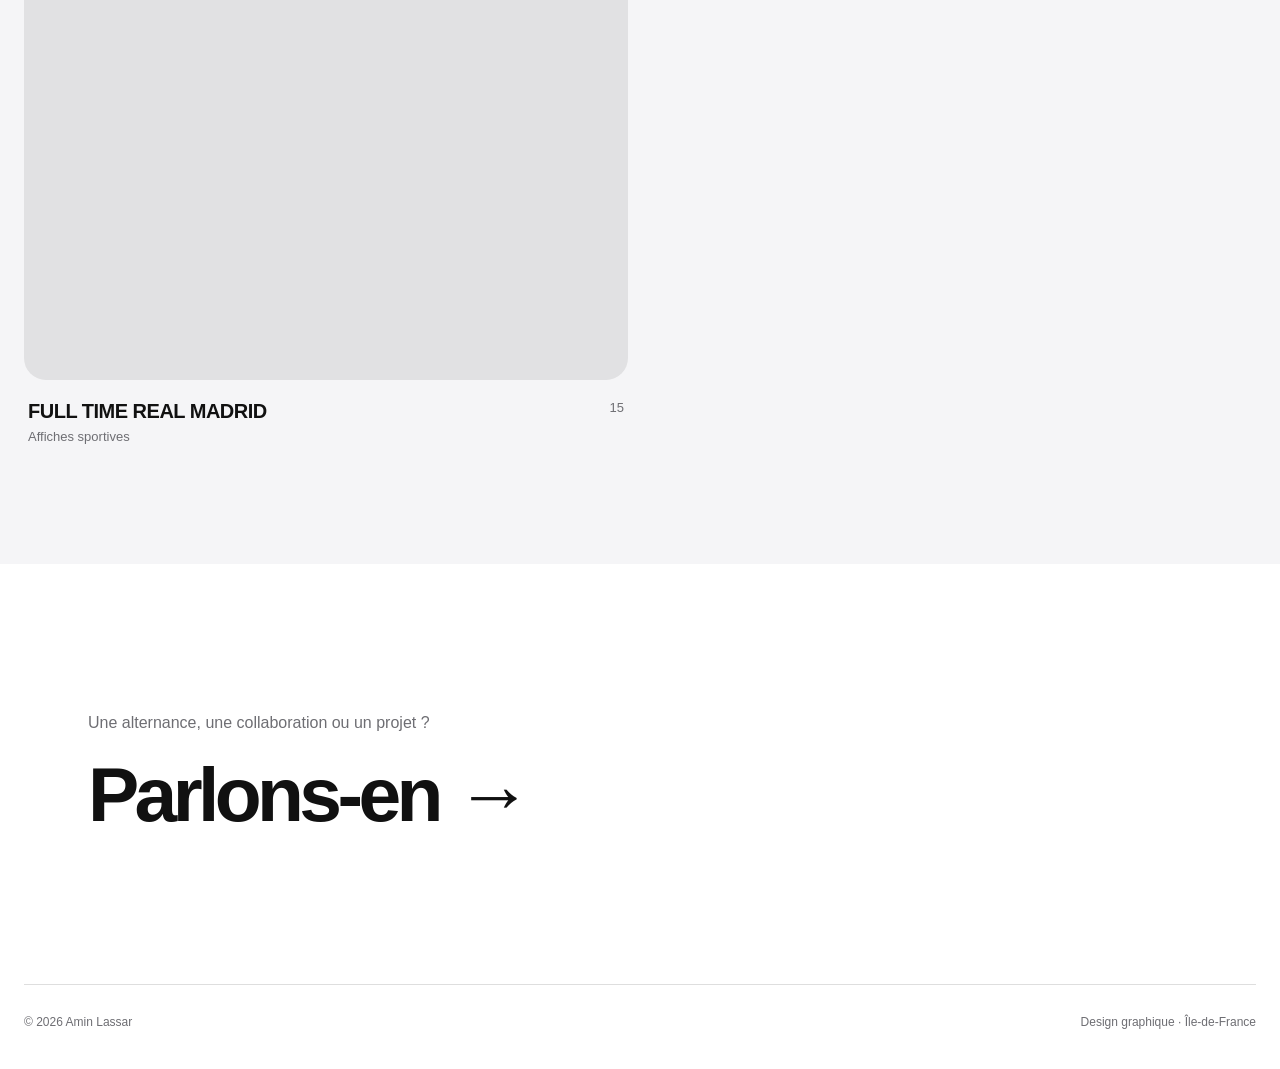
==== commit 6ad64357: "Mise à jour du portfolio 4" ====
--- a/index.html
+++ b/index.html
@@ -204,6 +204,36 @@
             </div><span>12</span>
           </div>
         </a>
+        <a class="project" href="#projet-13">
+          <div class="project-image-wrap"><img class="project-image" src="assets/affiches/GOAL DES.png"
+              alt="Affiche The New Spine" loading="lazy"></div>
+          <div class="meta">
+            <div>
+              <h3>GOAL MBAPPE</h3>
+              <p>Affiches sportives</p>
+            </div><span>13</span>
+          </div>
+        </a>
+         <a class="project" href="#projet-14">
+          <div class="project-image-wrap"><img class="project-image" src="assets/affiches/HALF TIME 3.png"
+              alt="Affiche The New Spine" loading="lazy"></div>
+          <div class="meta">
+            <div>
+              <h3>HALF TIME REAL MADRID</h3>
+              <p>Affiches sportives</p>
+            </div><span>14</span>
+          </div>
+        </a>
+         <a class="project" href="#projet-15">
+          <div class="project-image-wrap"><img class="project-image" src="assets/affiches/FULL TIME 2.png"
+              alt="Affiche The New Spine" loading="lazy"></div>
+          <div class="meta">
+            <div>
+              <h3>FULL TIME REAL MADRID</h3>
+              <p>Affiches sportives</p>
+            </div><span>15</span>
+          </div>
+        </a>
       </div>
     </section>
 
@@ -356,6 +386,33 @@
       </div>
     </div>
   </section>
+  <section class="lightbox" id="projet-13"><a class="backdrop" href="#fermer" aria-label="Fermer"></a>
+    <div class="lightbox-box"><a class="close" href="#fermer">×</a><img class="lightbox-project-image"
+        src="assets/affiches/GOAL DES.png" alt="Affiche Matchday en grand">
+      <div class="caption">
+        <p>Affiche sportive</p>
+        <h3>GOAL MBAPPE</h3><span>2026</span>
+      </div>
+    </div>
+  </section>
+  <section class="lightbox" id="projet-14"><a class="backdrop" href="#fermer" aria-label="Fermer"></a>
+    <div class="lightbox-box"><a class="close" href="#fermer">×</a><img class="lightbox-project-image"
+        src="assets/affiches/HALF TIME 3.png" alt="Affiche Matchday en grand">
+      <div class="caption">
+        <p>Affiche sportive</p>
+        <h3>HALF TIME REAL MADRID</h3><span>2026</span>
+      </div>
+    </div>
+  </section>
+  <section class="lightbox" id="projet-15"><a class="backdrop" href="#fermer" aria-label="Fermer"></a>
+    <div class="lightbox-box"><a class="close" href="#fermer">×</a><img class="lightbox-project-image"
+        src="assets/affiches/FULL TIME 2.png" alt="Affiche Matchday en grand">
+      <div class="caption">
+        <p>Affiche sportive</p>
+        <h3>FULL TIME REAL MADRID </h3><span>2026</span>
+      </div>
+    </div>
+  </section>
 </body>
 
 </html>
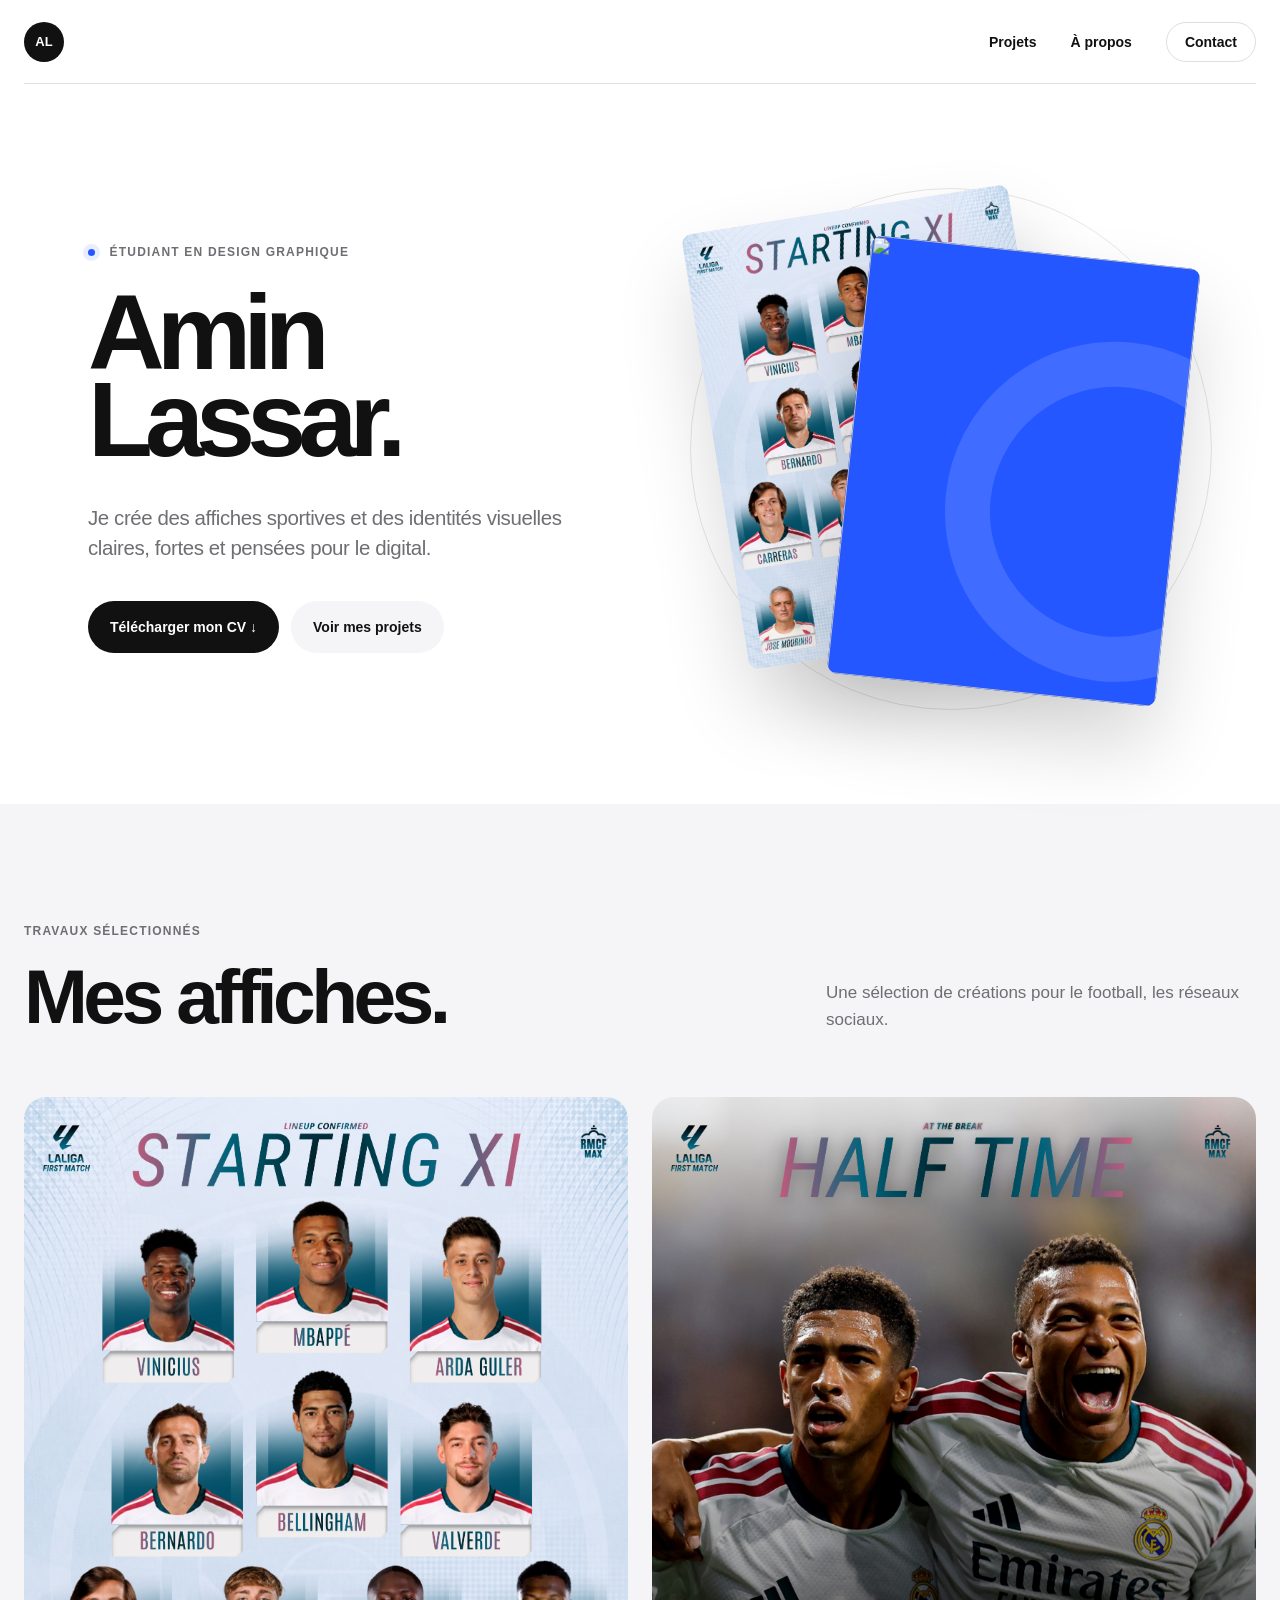
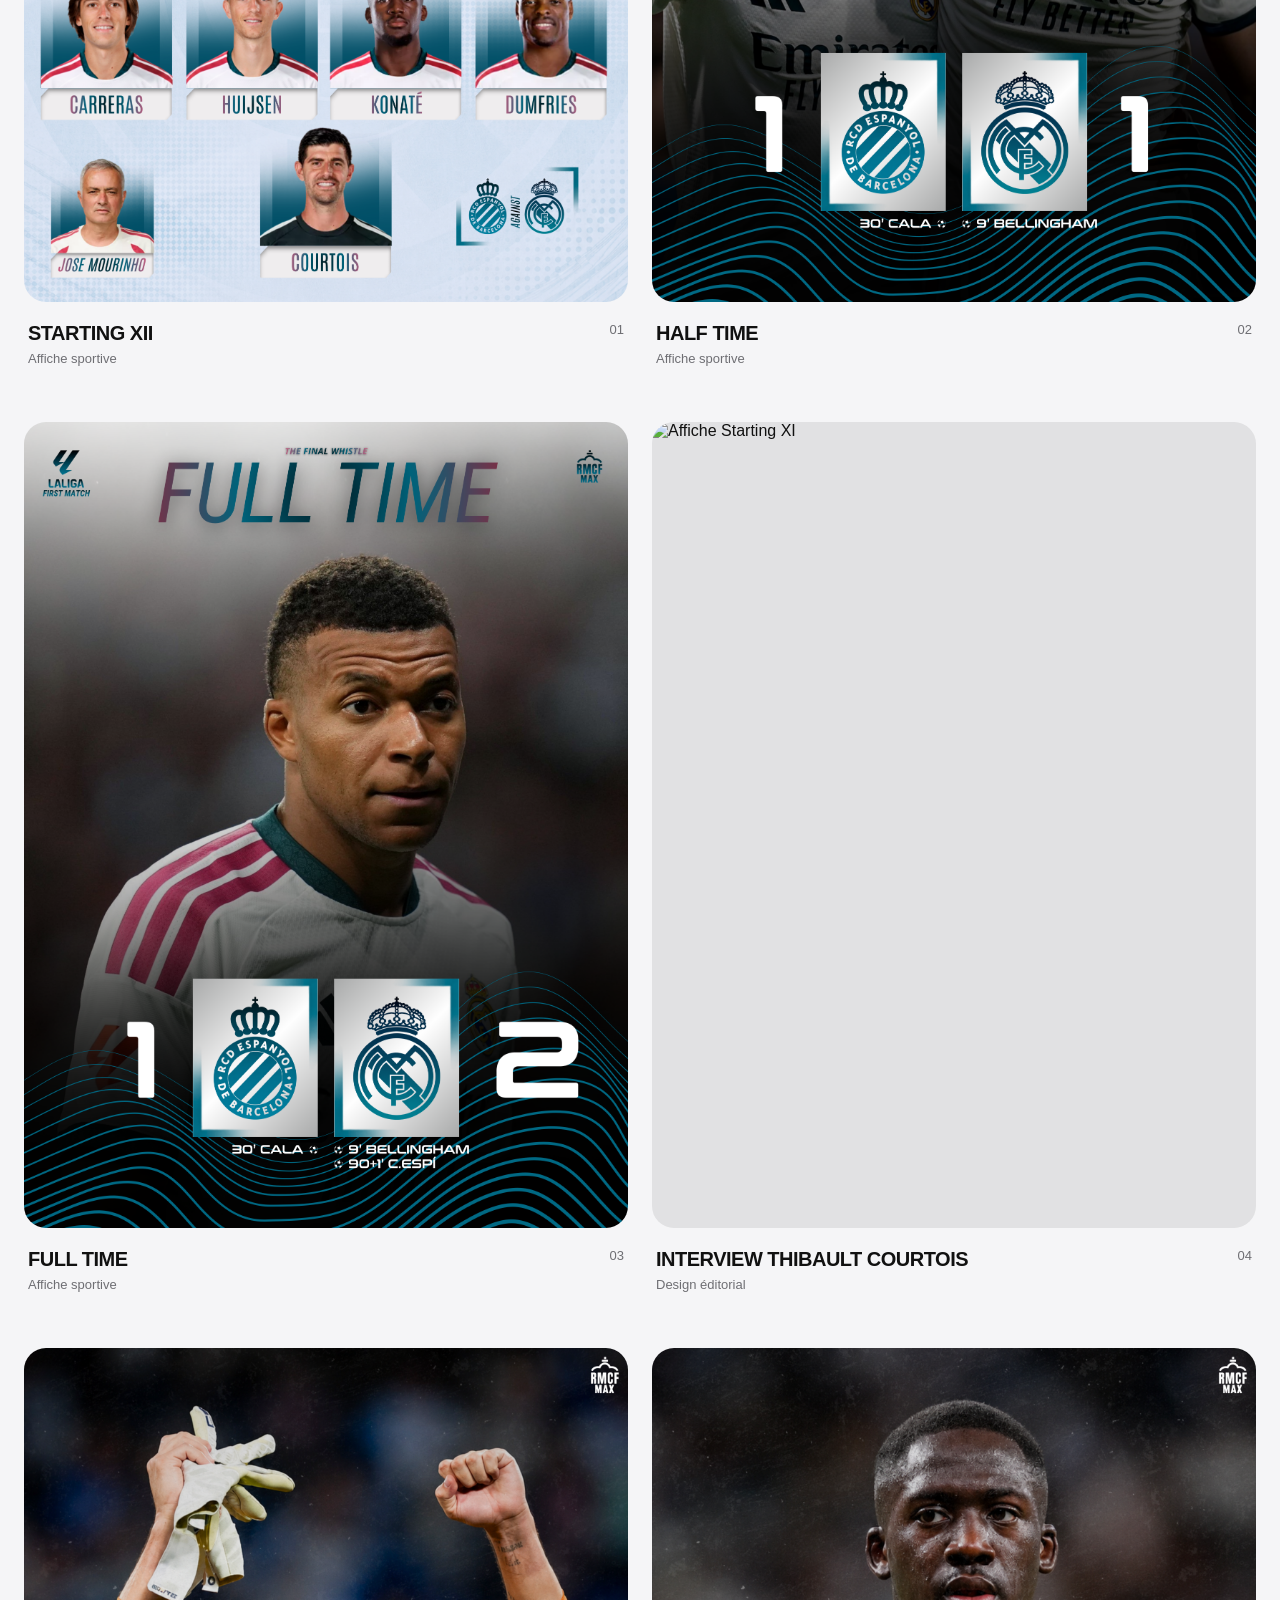
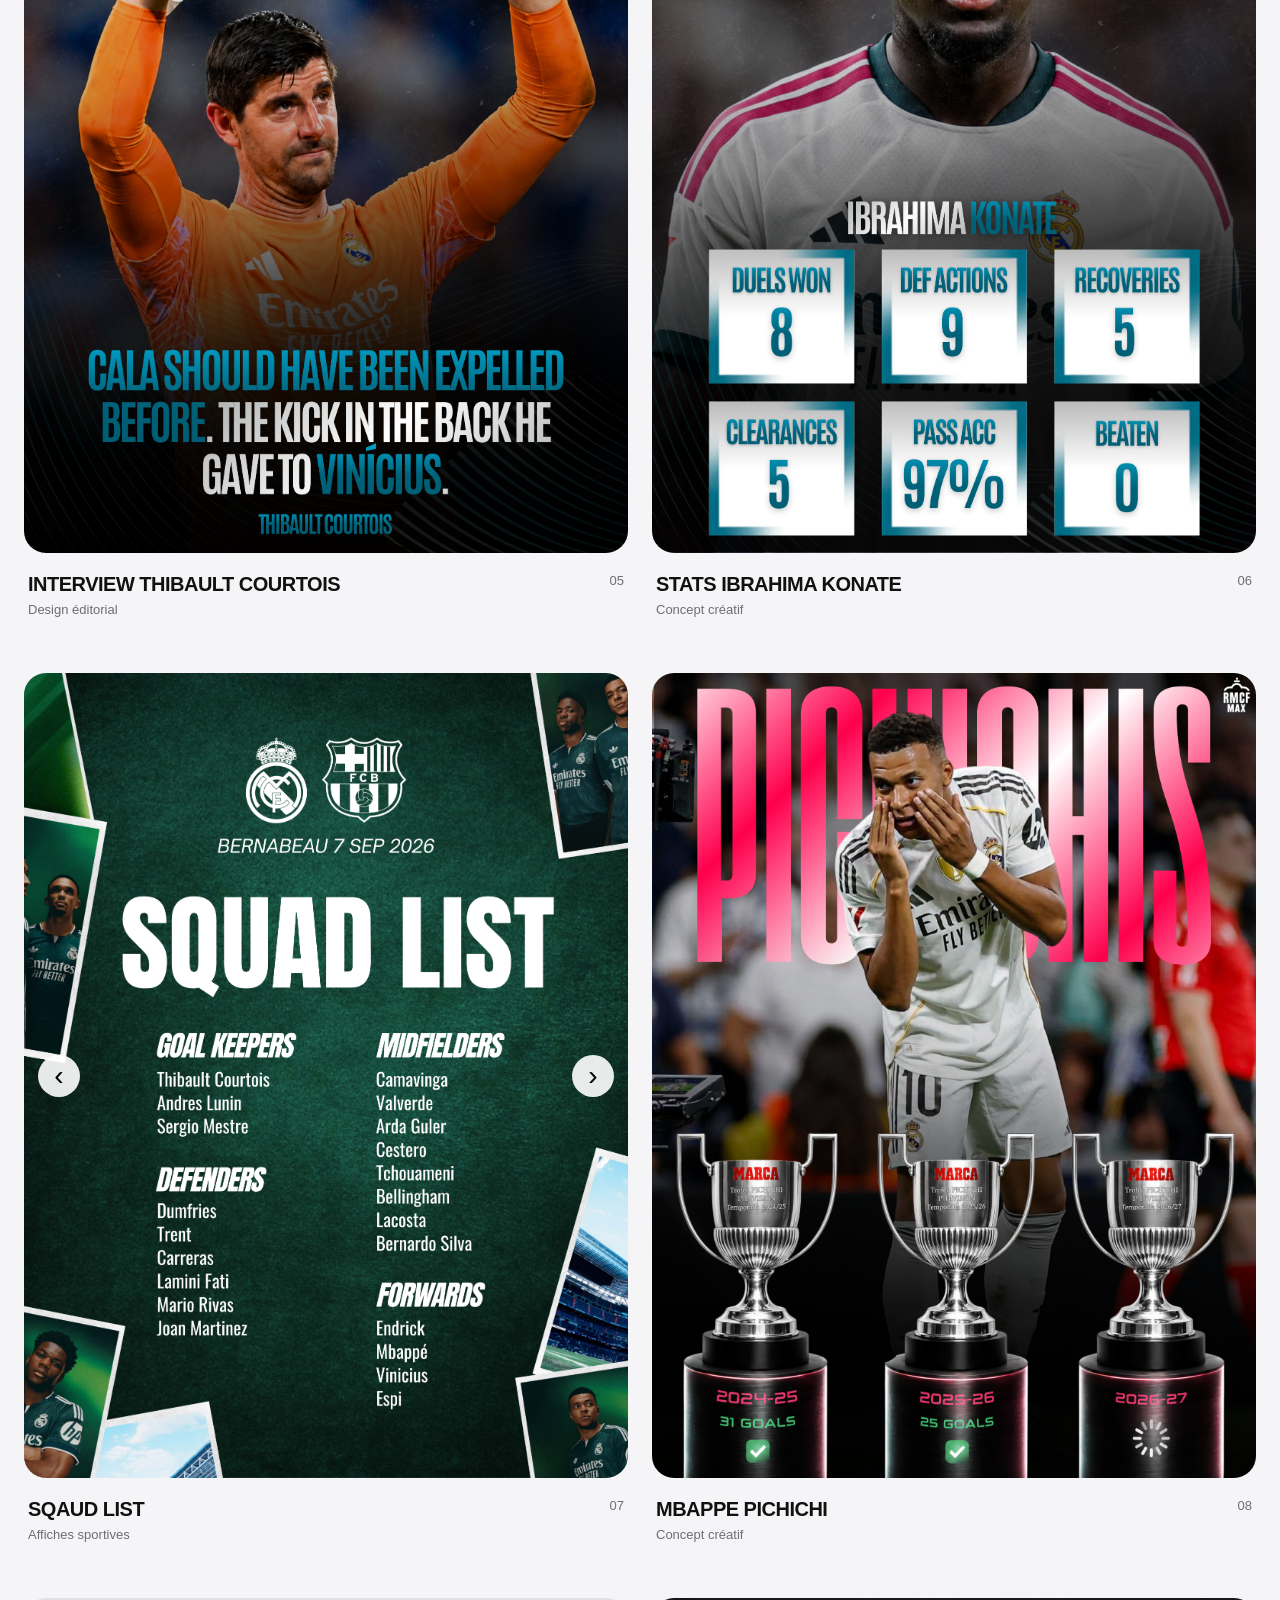
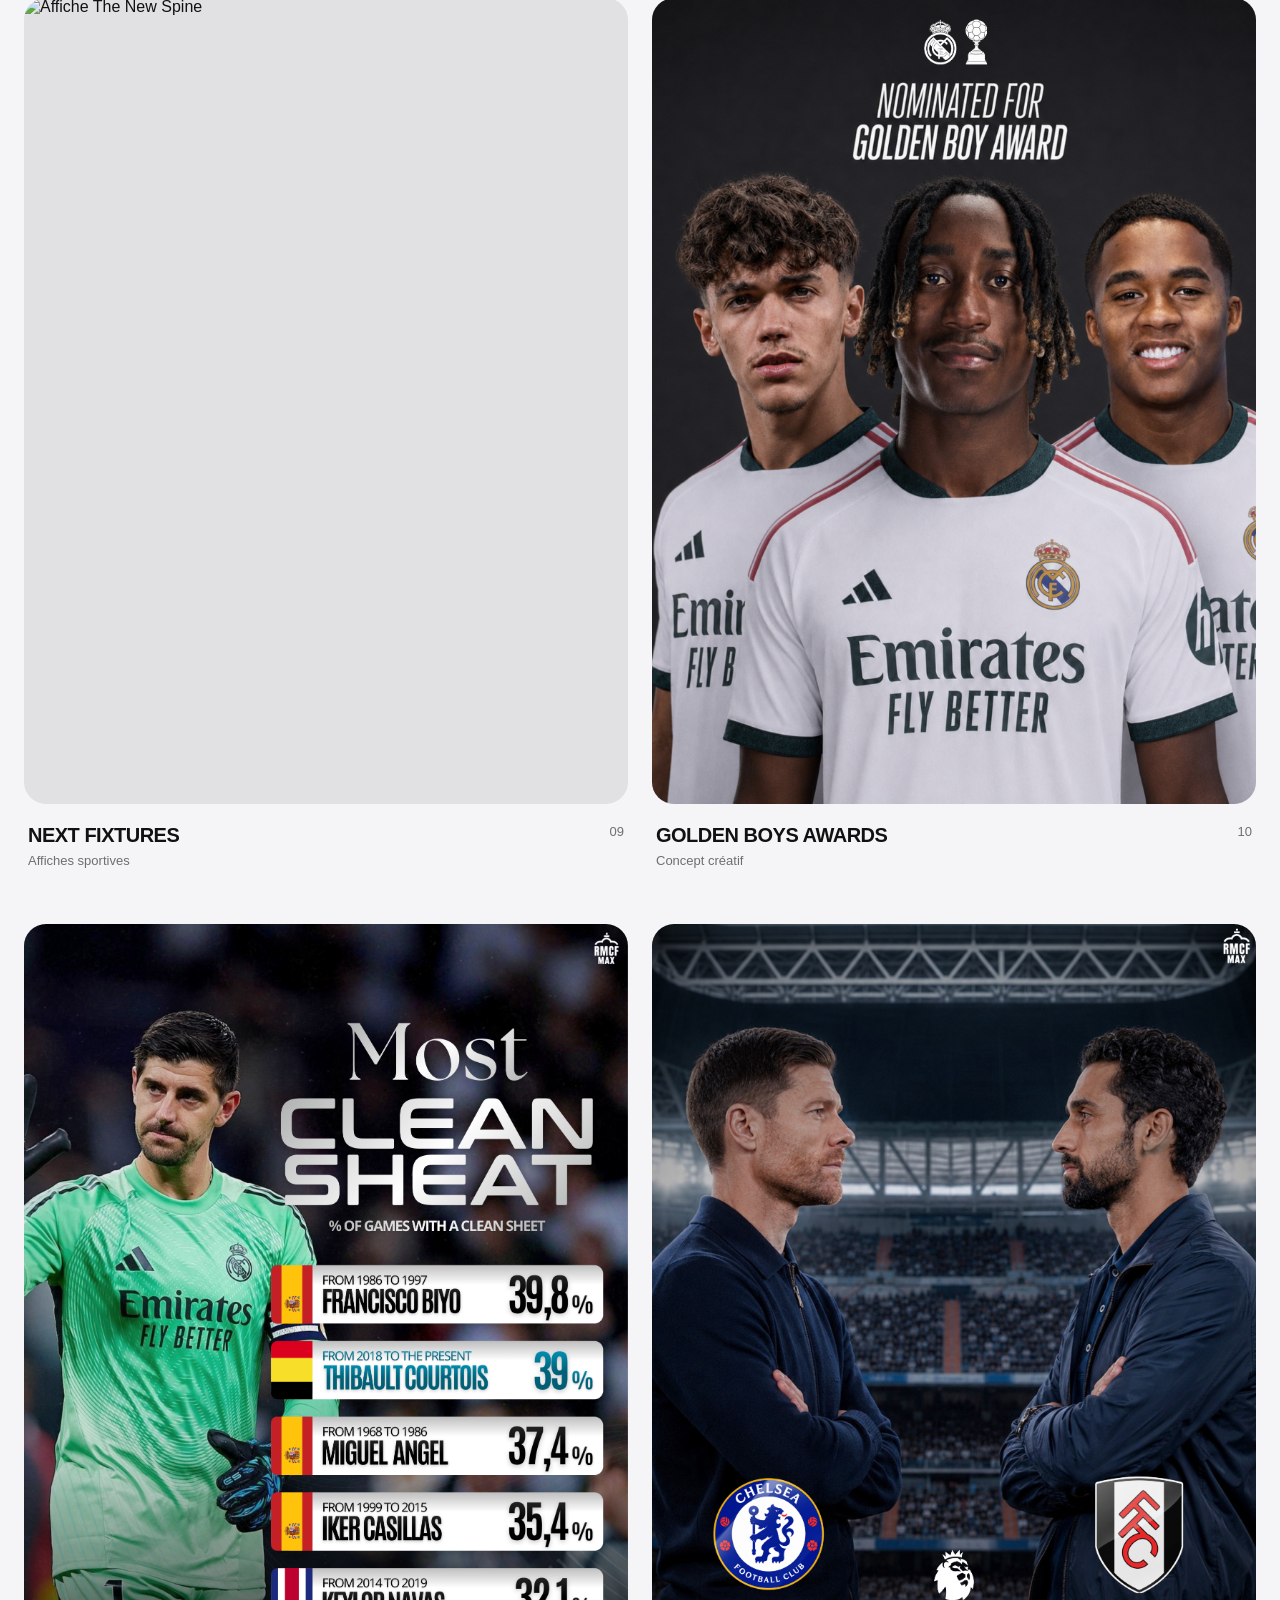
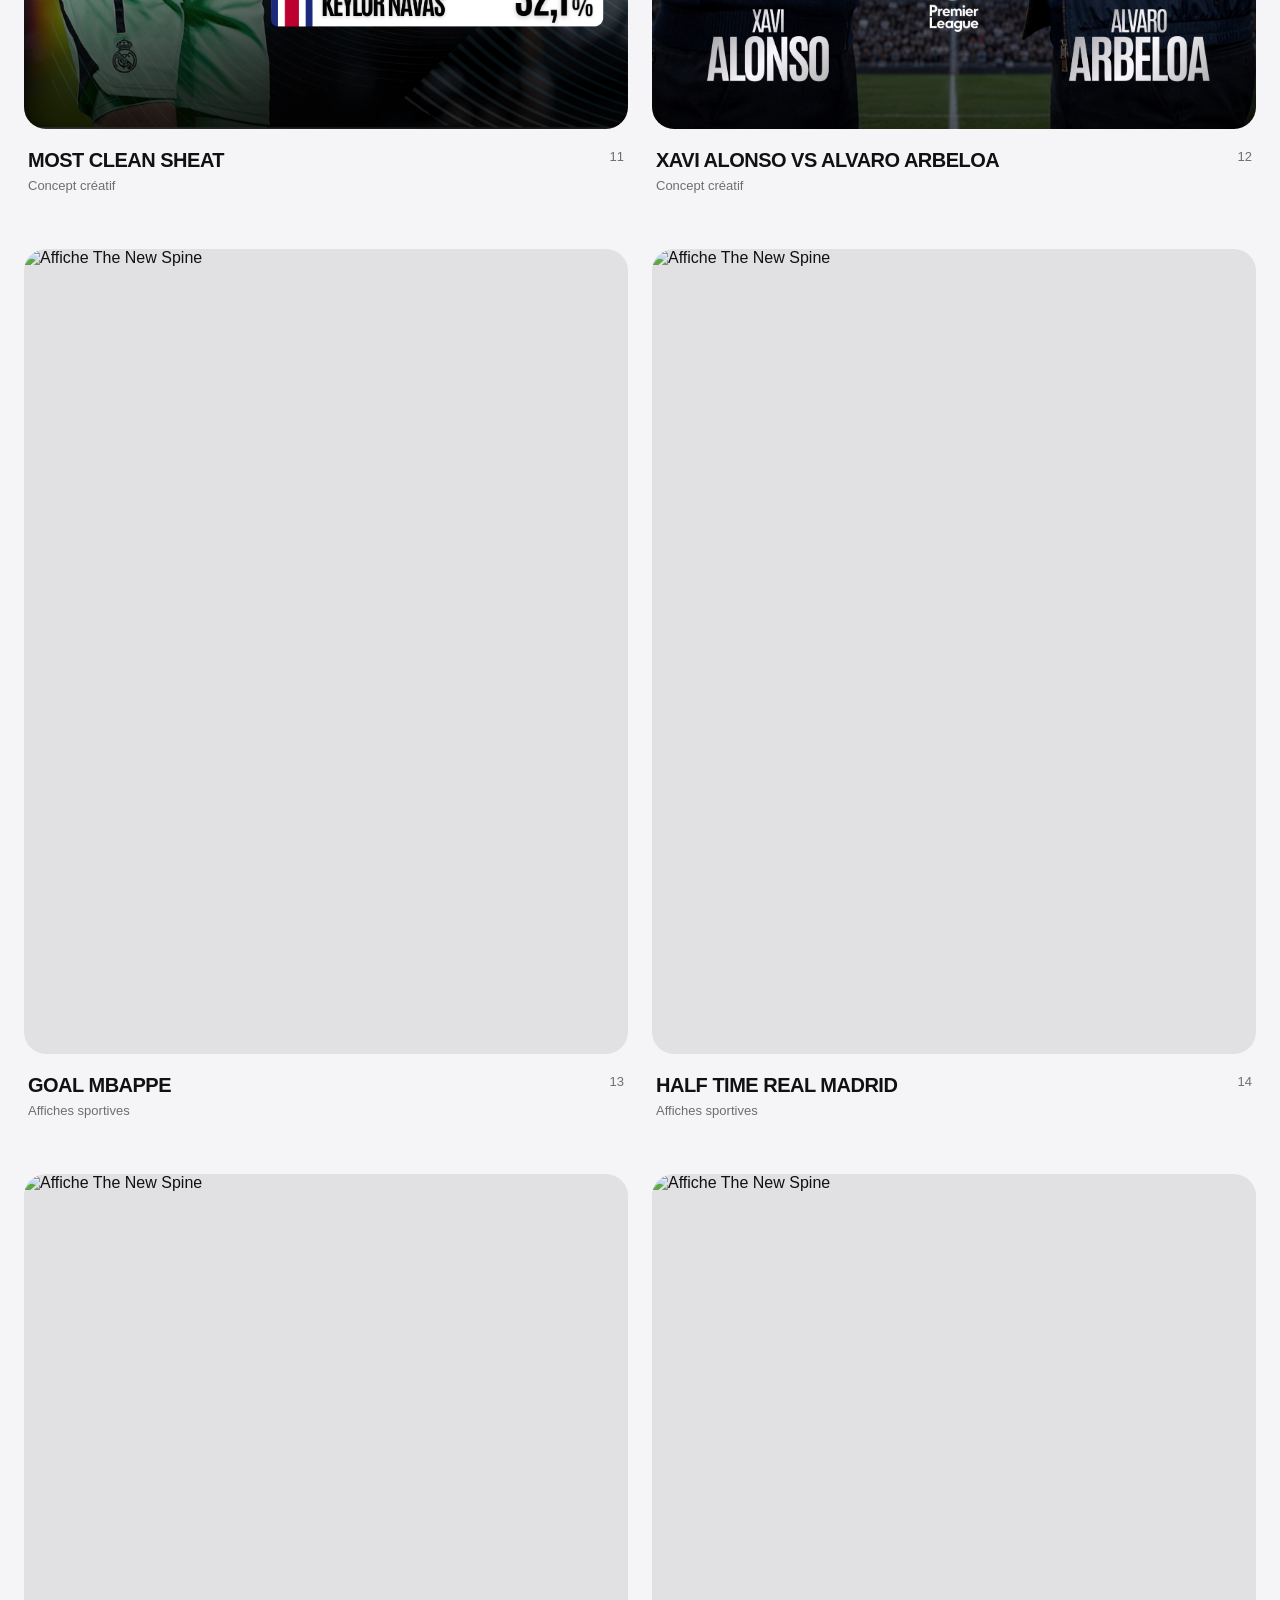
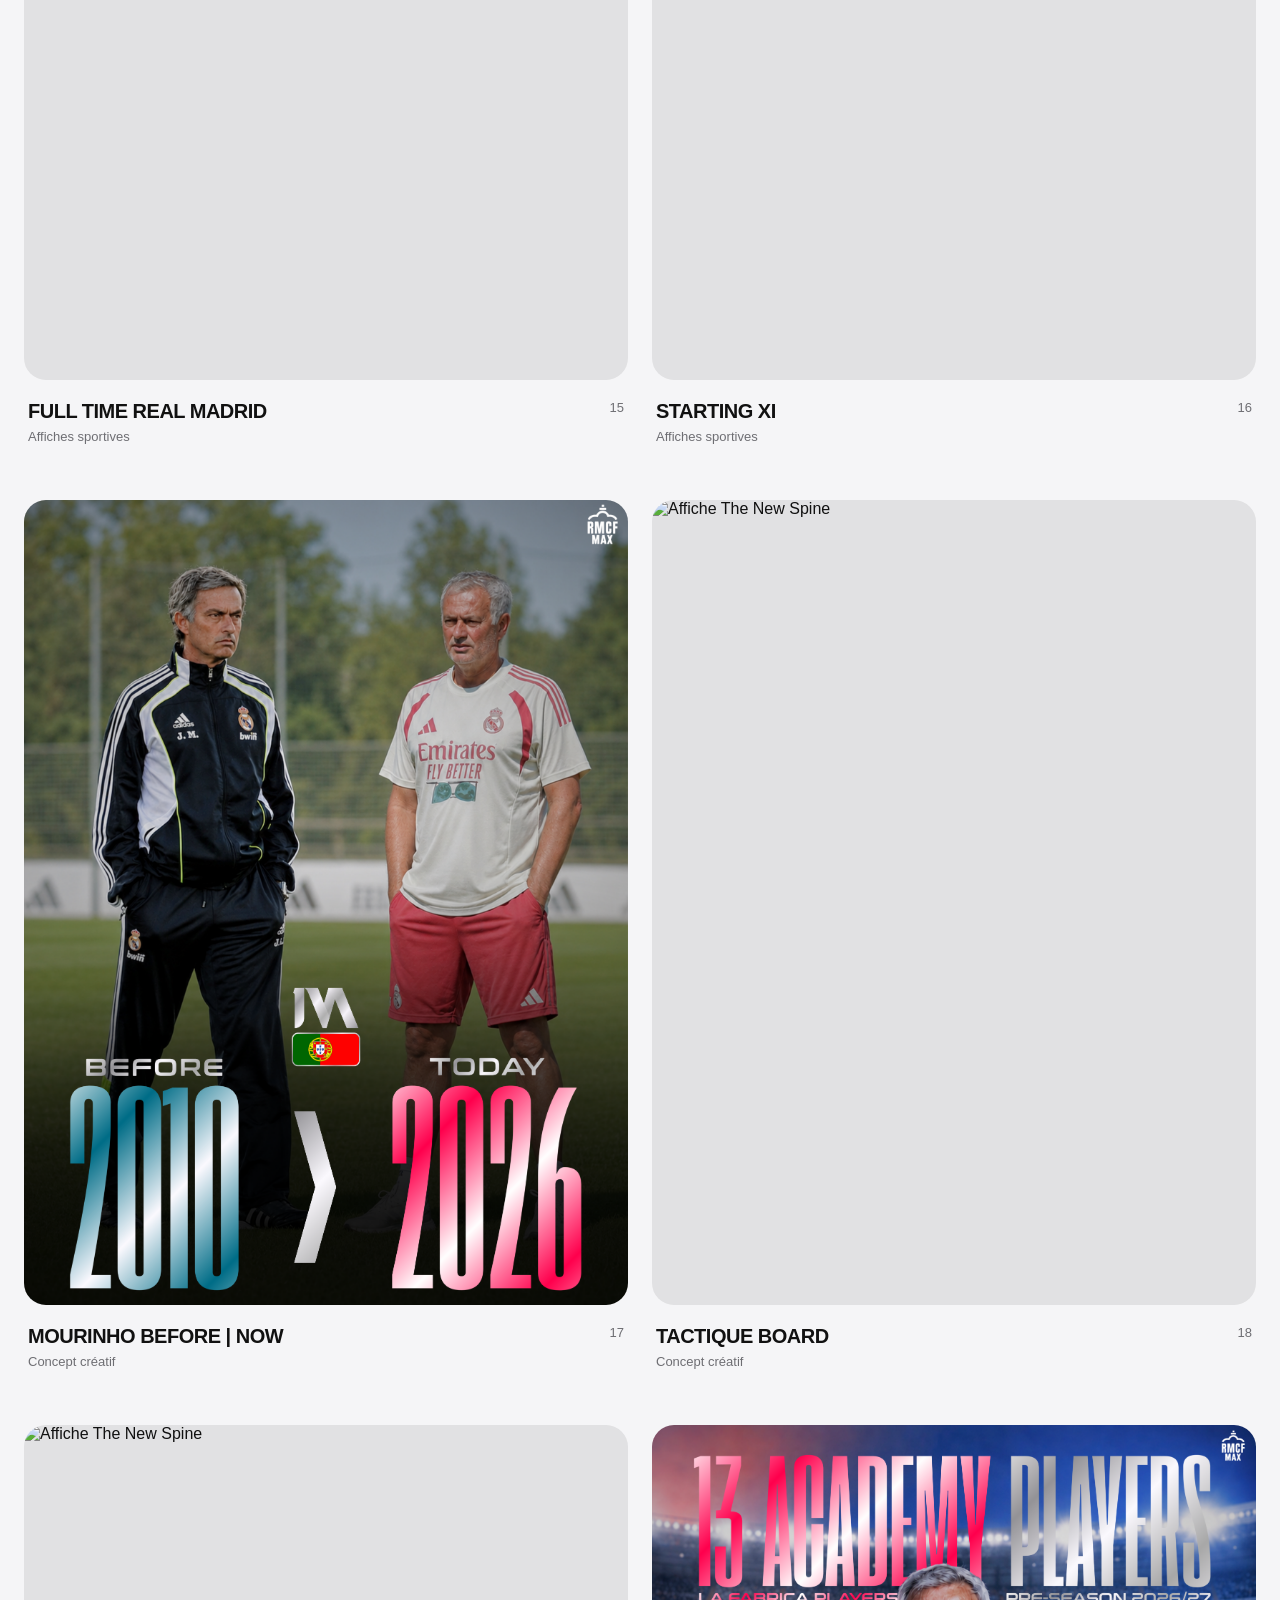
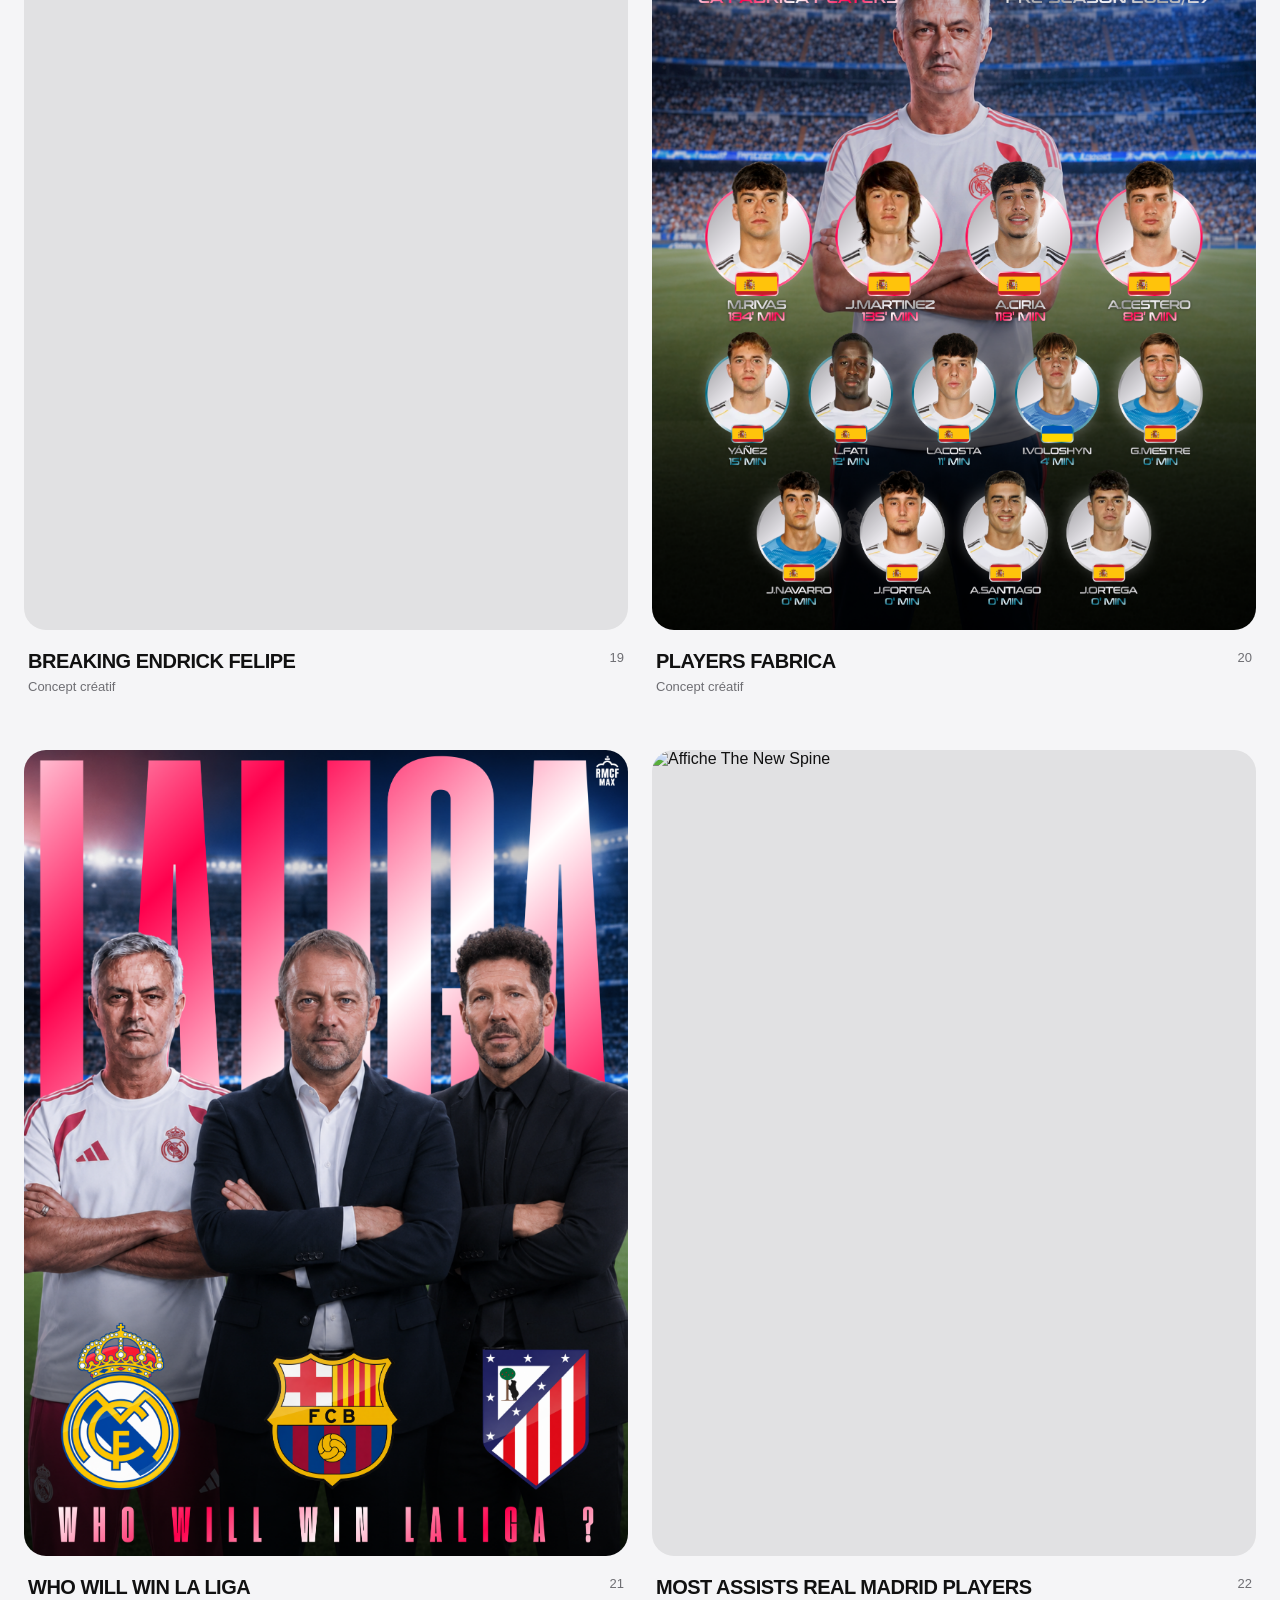
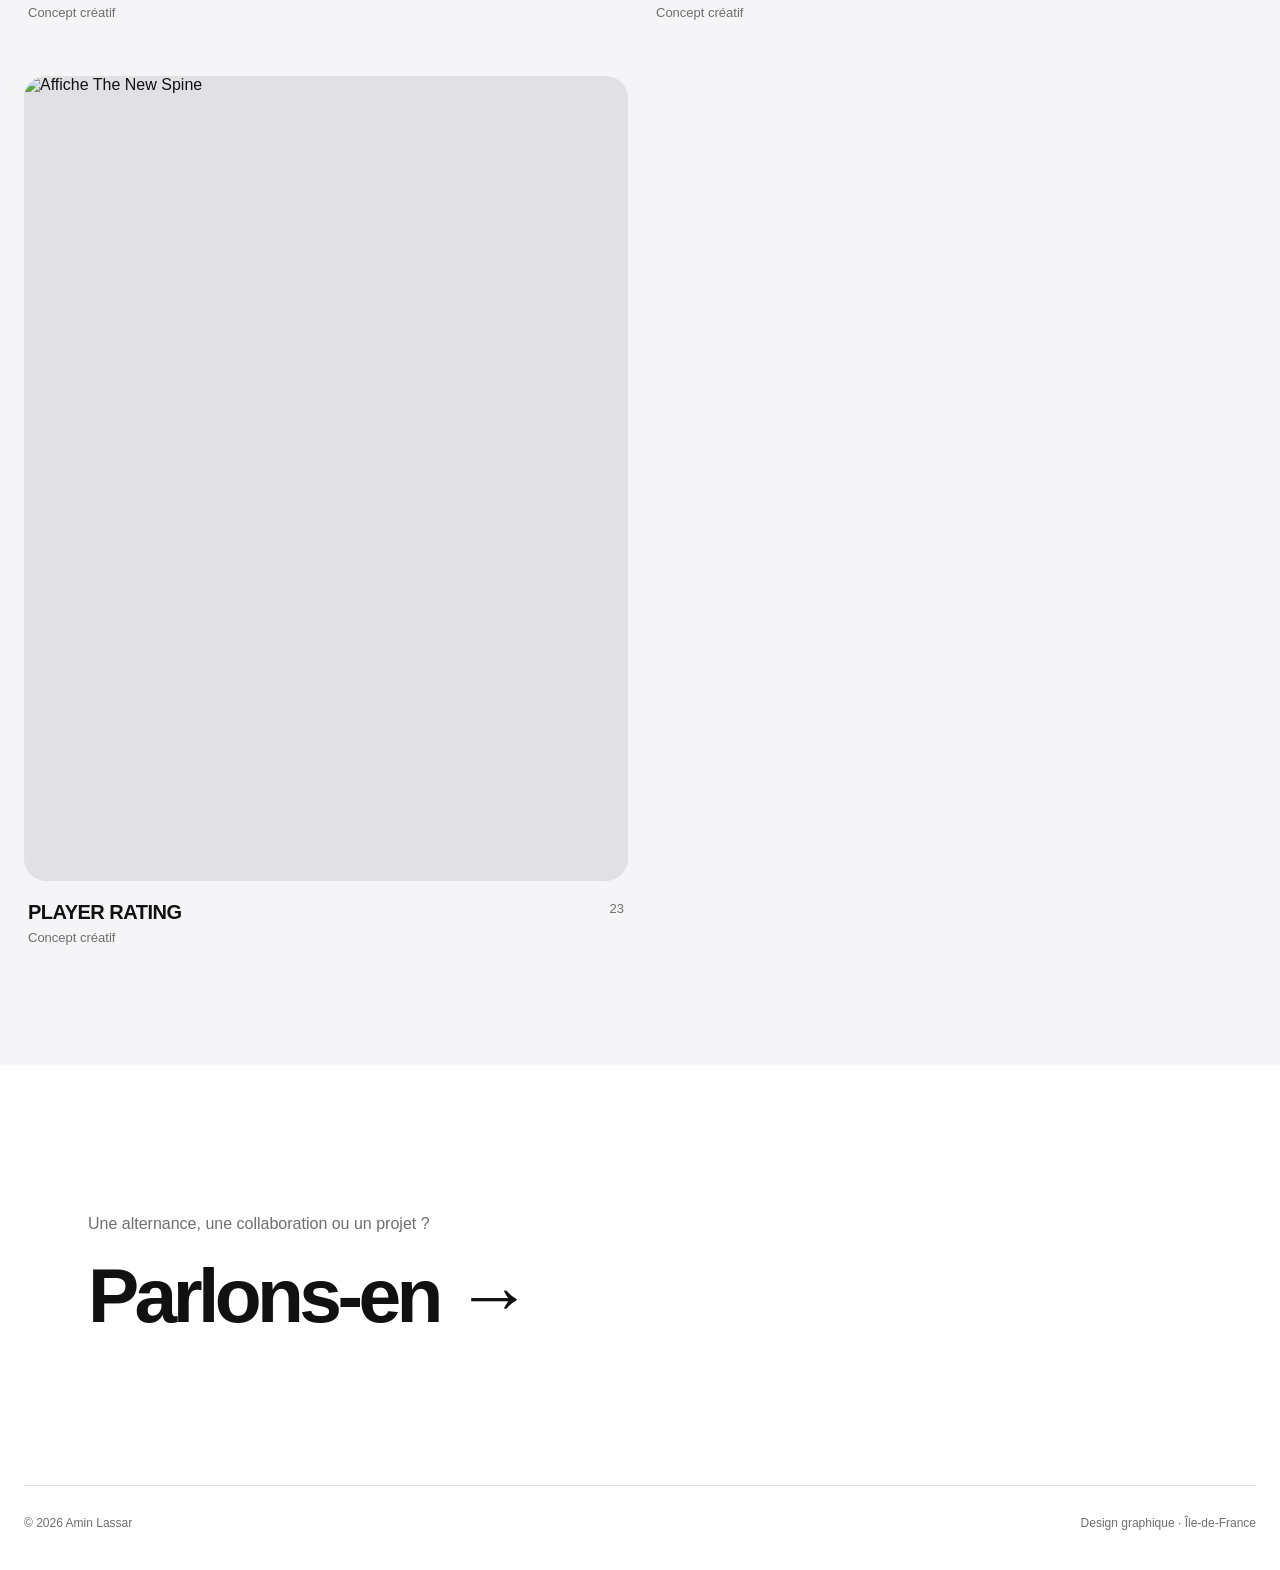
==== commit dc7c5dc7: "Mise à jour du portfolio 5" ====
--- a/index.html
+++ b/index.html
@@ -234,6 +234,86 @@
             </div><span>15</span>
           </div>
         </a>
+         <a class="project" href="#projet-16">
+          <div class="project-image-wrap"><img class="project-image" src="assets/affiches/STARTING XI COLORER.png"
+              alt="Affiche The New Spine" loading="lazy"></div>
+          <div class="meta">
+            <div>
+              <h3>STARTING XI</h3>
+              <p>Affiches sportives</p>
+            </div><span>16</span>
+          </div>
+        </a>
+        <a class="project" href="#projet-17">
+          <div class="project-image-wrap"><img class="project-image" src="assets/affiches/MOURINHO.png"
+              alt="Affiche The New Spine" loading="lazy"></div>
+          <div class="meta">
+            <div>
+              <h3>MOURINHO BEFORE | NOW</h3>
+              <p>Concept créatif</p>
+            </div><span>17</span>
+          </div>
+        </a>
+         <a class="project" href="#projet-18">
+          <div class="project-image-wrap"><img class="project-image" src="assets/affiches/TACTIQUE (2).png"
+              alt="Affiche The New Spine" loading="lazy"></div>
+          <div class="meta">
+            <div>
+              <h3>TACTIQUE BOARD</h3>
+              <p>Concept créatif</p>
+            </div><span>18</span>
+          </div>
+        </a>
+         <a class="project" href="#projet-19">
+          <div class="project-image-wrap"><img class="project-image" src="assets/affiches/BREAKING.png"
+              alt="Affiche The New Spine" loading="lazy"></div>
+          <div class="meta">
+            <div>
+              <h3>BREAKING ENDRICK FELIPE</h3>
+              <p>Concept créatif</p>
+            </div><span>19</span>
+          </div>
+        </a>
+        <a class="project" href="#projet-20">
+          <div class="project-image-wrap"><img class="project-image" src="assets/affiches/FABRICA.png"
+              alt="Affiche The New Spine" loading="lazy"></div>
+          <div class="meta">
+            <div>
+              <h3>PLAYERS FABRICA </h3>
+              <p>Concept créatif</p>
+            </div><span>20</span>
+          </div>
+        </a>
+           <a class="project" href="#projet-21">
+          <div class="project-image-wrap"><img class="project-image" src="assets/affiches/WIN LALIGA.png"
+              alt="Affiche The New Spine" loading="lazy"></div>
+          <div class="meta">
+            <div>
+              <h3>WHO WILL WIN LA LIGA </h3>
+              <p>Concept créatif</p>
+            </div><span>21</span>
+          </div>
+        </a>
+        <a class="project" href="#projet-22">
+          <div class="project-image-wrap"><img class="project-image" src="assets/affiches/MOST ASSISTS.png"
+              alt="Affiche The New Spine" loading="lazy"></div>
+          <div class="meta">
+            <div>
+              <h3>MOST ASSISTS REAL MADRID PLAYERS </h3>
+              <p>Concept créatif</p>
+            </div><span>22</span>
+          </div>
+        </a>
+         <a class="project" href="#projet-23">
+          <div class="project-image-wrap"><img class="project-image" src="assets/affiches/NOTE JOUEURS.png"
+              alt="Affiche The New Spine" loading="lazy"></div>
+          <div class="meta">
+            <div>
+              <h3>PLAYER RATING </h3>
+              <p>Concept créatif</p>
+            </div><span>23</span>
+          </div>
+        </a>
       </div>
     </section>
 
@@ -413,6 +493,79 @@
       </div>
     </div>
   </section>
+    <section class="lightbox" id="projet-16"><a class="backdrop" href="#fermer" aria-label="Fermer"></a>
+    <div class="lightbox-box"><a class="close" href="#fermer">×</a><img class="lightbox-project-image"
+        src="assets/affiches/STARTING XI COLORER.png" alt="Affiche Matchday en grand">
+      <div class="caption">
+        <p>Affiche sportive</p>
+        <h3>STARTING XI </h3><span>2026</span>
+      </div>
+    </div>
+  </section>
+  <section class="lightbox" id="projet-17"><a class="backdrop" href="#fermer" aria-label="Fermer"></a>
+    <div class="lightbox-box"><a class="close" href="#fermer">×</a><img class="lightbox-project-image"
+        src="assets/affiches/MOURINHO.png" alt="Affiche Matchday en grand">
+      <div class="caption">
+        <p>Concept créatif</p>
+        <h3>MOURINHO BEFORE | NOW</h3><span>2026</span>
+      </div>
+    </div>
+  </section>
+
+   <section class="lightbox" id="projet-18"><a class="backdrop" href="#fermer" aria-label="Fermer"></a>
+    <div class="lightbox-box"><a class="close" href="#fermer">×</a><img class="lightbox-project-image"
+        src="assets/affiches/TACTIQUE (2).png" alt="Affiche Matchday en grand">
+      <div class="caption">
+        <p>Concept créatif</p>
+        <h3>TACTIQUE BOARD</h3><span>2026</span>
+      </div>
+    </div>
+  </section>
+  <section class="lightbox" id="projet-19"><a class="backdrop" href="#fermer" aria-label="Fermer"></a>
+    <div class="lightbox-box"><a class="close" href="#fermer">×</a><img class="lightbox-project-image"
+        src="assets/affiches/BREAKING.png" alt="Affiche Matchday en grand">
+      <div class="caption">
+        <p>Concept créatif</p>
+        <h3>BREAKING ENDRICK FELIPE</h3><span>2026</span>
+      </div>
+    </div>
+  </section>
+  <section class="lightbox" id="projet-20"><a class="backdrop" href="#fermer" aria-label="Fermer"></a>
+    <div class="lightbox-box"><a class="close" href="#fermer">×</a><img class="lightbox-project-image"
+        src="assets/affiches/FABRICA.png" alt="Affiche Matchday en grand">
+      <div class="caption">
+        <p>Concept créatif</p>
+        <h3>PLAYERS FABRICA</h3><span>2026</span>
+      </div>
+    </div>
+  </section>
+  <section class="lightbox" id="projet-21"><a class="backdrop" href="#fermer" aria-label="Fermer"></a>
+    <div class="lightbox-box"><a class="close" href="#fermer">×</a><img class="lightbox-project-image"
+        src="assets/affiches/WIN LALIGA.png" alt="Affiche Matchday en grand">
+      <div class="caption">
+        <p>Concept créatif</p>
+        <h3>WHO WILL WIN LA LIGA</h3><span>2026</span>
+      </div>
+    </div>
+  </section>
+  <section class="lightbox" id="projet-22"><a class="backdrop" href="#fermer" aria-label="Fermer"></a>
+    <div class="lightbox-box"><a class="close" href="#fermer">×</a><img class="lightbox-project-image"
+        src="assets/affiches/MOST ASSISTS.png" alt="Affiche Matchday en grand">
+      <div class="caption">
+        <p>Concept créatif</p>
+        <h3>MOST ASSIST REAL MADRID PLAYEARS </h3><span>2026</span>
+      </div>
+    </div>
+  </section>
+  <section class="lightbox" id="projet-23"><a class="backdrop" href="#fermer" aria-label="Fermer"></a>
+    <div class="lightbox-box"><a class="close" href="#fermer">×</a><img class="lightbox-project-image"
+        src="assets/affiches/NOTE JOUEURS.png" alt="Affiche Matchday en grand">
+      <div class="caption">
+        <p>Concept créatif</p>
+        <h3>PLAYERS RATING </h3><span>2026</span>
+      </div>
+    </div>
+  </section>
 </body>
 
 </html>
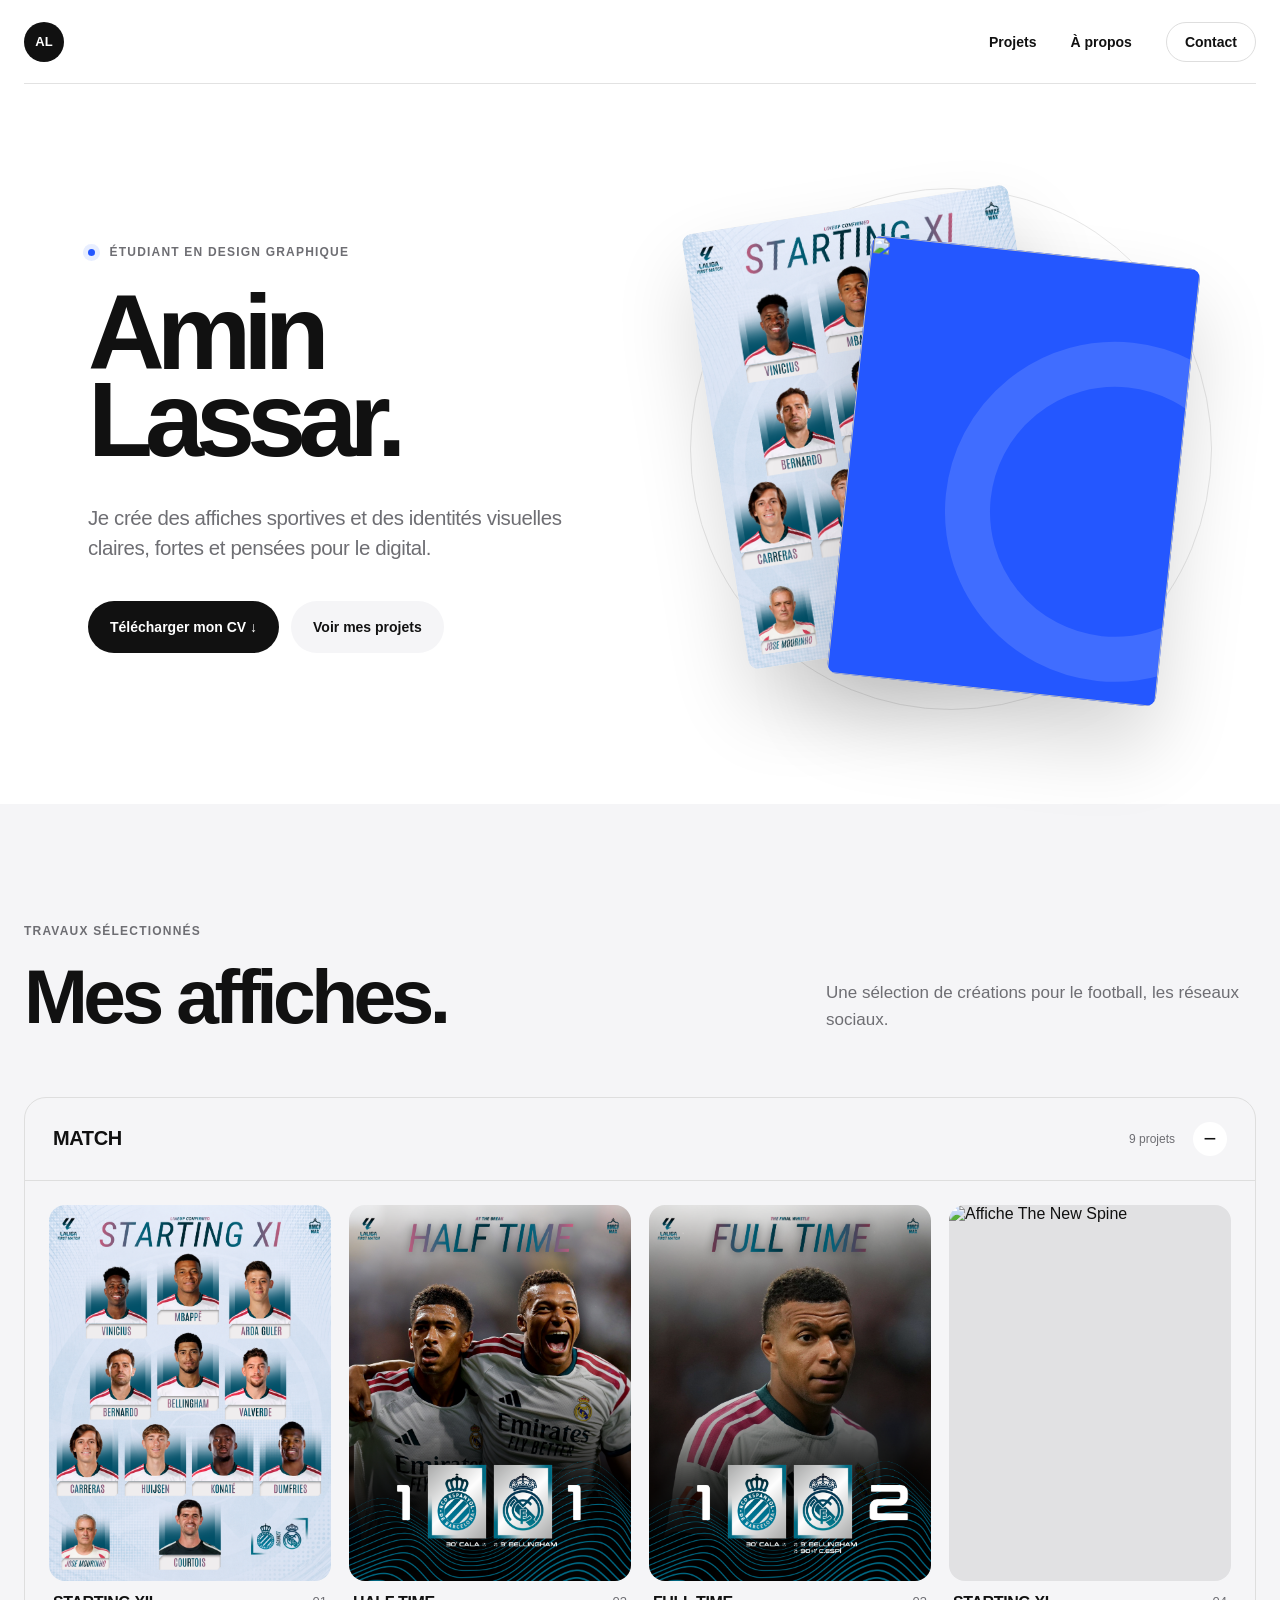
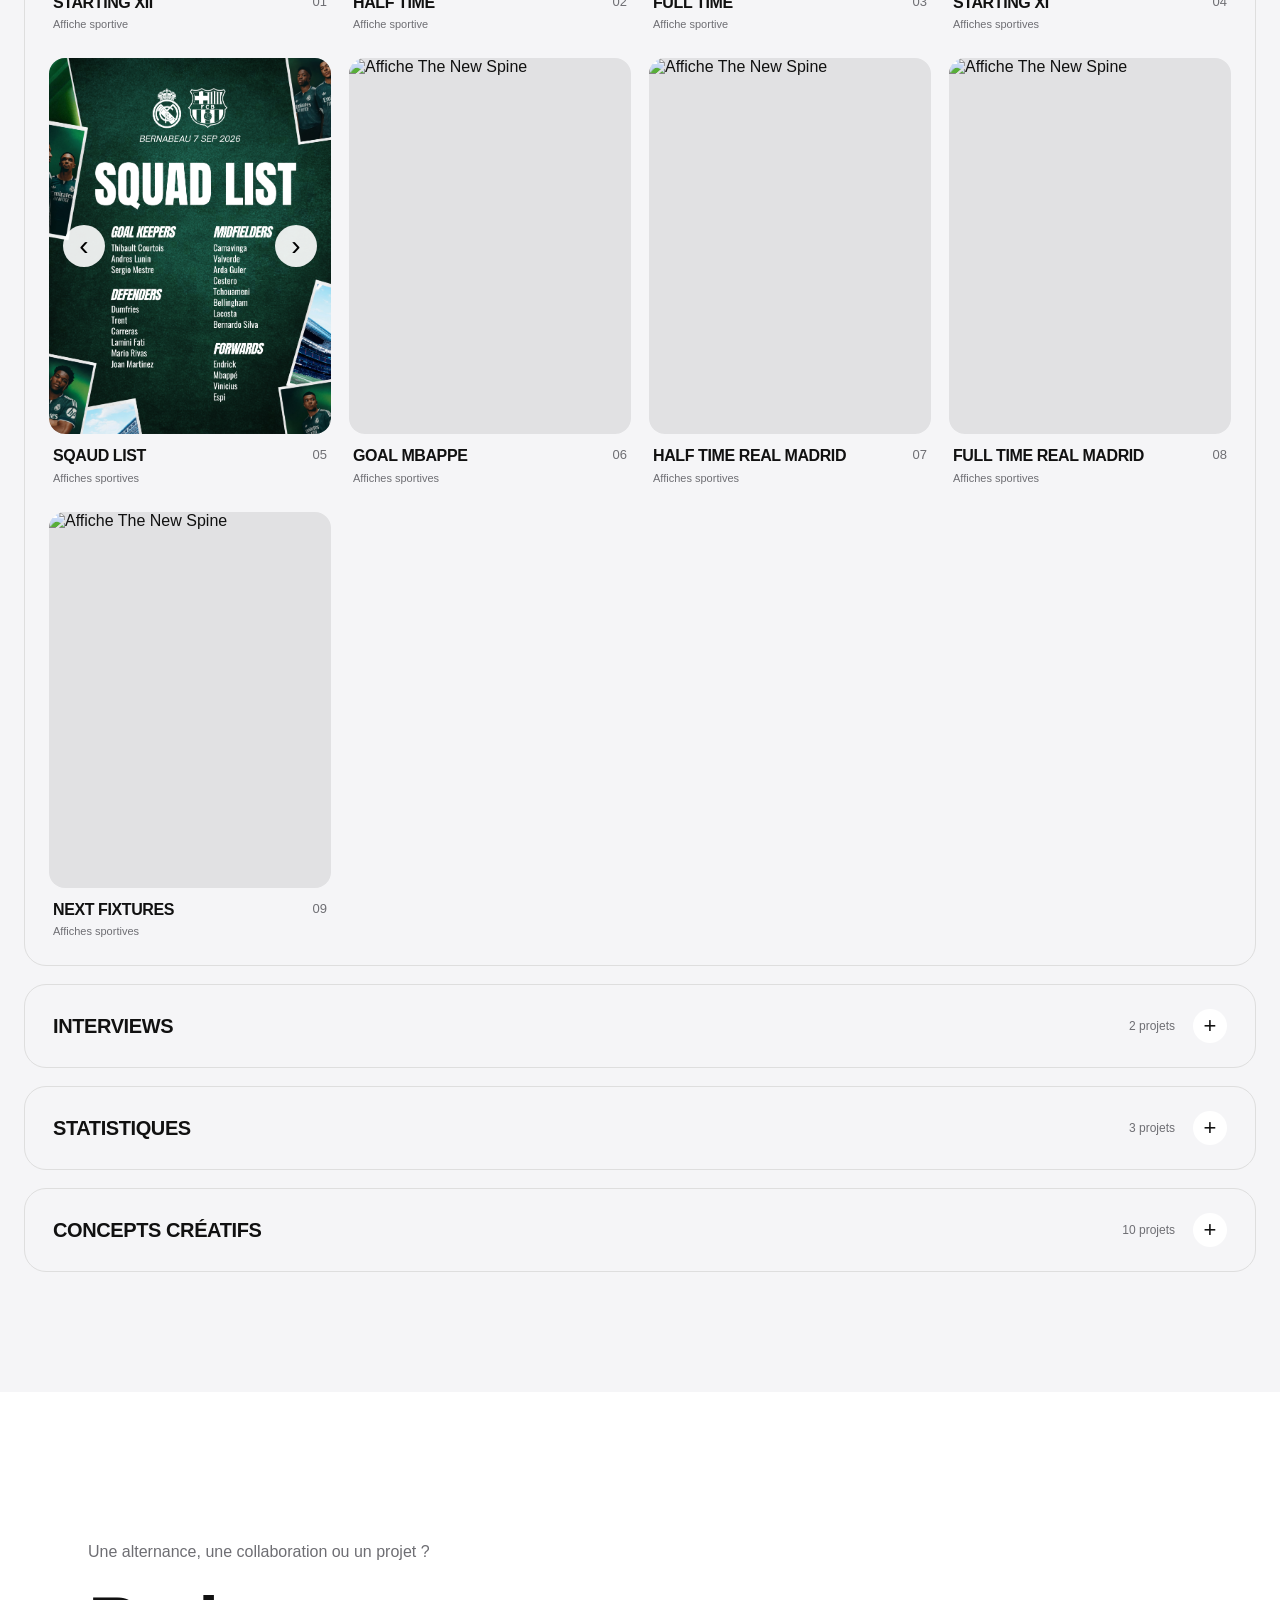
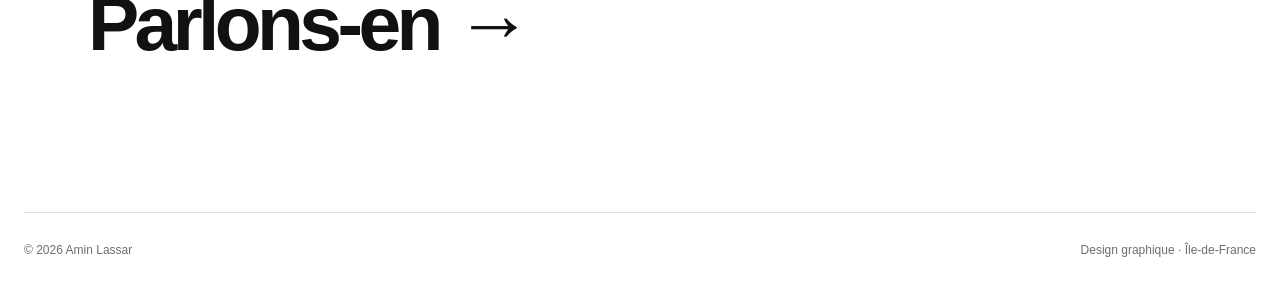
==== commit 8cfe6eef: "Mise à jour du portfolio 6" ====
--- a/index.html
+++ b/index.html
@@ -53,8 +53,19 @@
         <p>Une sélection de créations pour le football, les réseaux sociaux.</p>
       </div>
 
-      <div class="grid">
-        <a class="project" href="#projet-1">
+    <div class="project-categories">
+
+  <!-- CATÉGORIE MATCH -->
+  <details class="project-category" open>
+    <summary>
+      <span class="category-name">MATCH</span>
+      <span class="category-count">9 projets</span>
+    </summary>
+
+    <div class="category-grid">
+
+      <!-- Colle ici toutes tes cartes de match -->
+       <a class="project" href="#projet-1">
           <div class="project-image-wrap"><img class="project-image" src="assets/affiches/starting XI.png"
               alt="Affiche Matchday" loading="lazy"></div>
           <div class="meta">
@@ -84,37 +95,16 @@
             </div><span>03</span>
           </div>
         </a>
-        <a class="project" href="#projet-4">
-          <div class="project-image-wrap"><img class="project-image" src="assets/affiches/interview.png"
-              alt="Affiche Starting XI" loading="lazy"></div>
-          <div class="meta">
-            <div>
-              <h3>INTERVIEW THIBAULT COURTOIS</h3>
-              <p>Design éditorial</p>
+       
+<a class="project" href="#projet-16">
+          <div class="project-image-wrap"><img class="project-image" src="assets/affiches/STARTING XI COLORER.png"
+              alt="Affiche The New Spine" loading="lazy"></div>
+          <div class="meta">
+            <div>
+              <h3>STARTING XI</h3>
+              <p>Affiches sportives</p>
             </div><span>04</span>
           </div>
-        </a>
-        <a class="project" href="#projet-5">
-          <div class="project-image-wrap"><img class="project-image" src="assets/affiches/interview2.png"
-              alt="Affiche Interview" loading="lazy"></div>
-          <div class="meta">
-            <div>
-              <h3>INTERVIEW THIBAULT COURTOIS</h3>
-              <p>Design éditorial</p>
-            </div><span>05</span>
-          </div>
-        </a>
-        <a class="project" href="#projet-6">
-          <div class="project-image-wrap"><img class="project-image" src="assets/affiches/stats.png"
-              alt="Affiche The New Spine" loading="lazy"></div>
-          <div class="meta">
-            <div>
-              <h3>STATS IBRAHIMA KONATE</h3>
-              <p>Concept créatif</p>
-            </div><span>06</span>
-          </div>
-        </a>
-       
         </a>
         <article class="project project-gallery">
 
@@ -150,21 +140,41 @@
               <h3>SQAUD LIST </h3>
               <p>Affiches sportives</p>
             </div>
-            <span>07</span>
+            <span>05</span>
           </div>
 
         </article>
-         <a class="project" href="#projet-8">
-          <div class="project-image-wrap"><img class="project-image" src="assets/affiches/infos - 25.png"
-              alt="Affiche The New Spine" loading="lazy"></div>
-          <div class="meta">
-            <div>
-              <h3>MBAPPE PICHICHI</h3>
-              <p>Concept créatif</p>
+        <a class="project" href="#projet-13">
+          <div class="project-image-wrap"><img class="project-image" src="assets/affiches/GOAL DES.png"
+              alt="Affiche The New Spine" loading="lazy"></div>
+          <div class="meta">
+            <div>
+              <h3>GOAL MBAPPE</h3>
+              <p>Affiches sportives</p>
+            </div><span>06</span>
+          </div>
+        </a>
+         <a class="project" href="#projet-14">
+          <div class="project-image-wrap"><img class="project-image" src="assets/affiches/HALF TIME 3.png"
+              alt="Affiche The New Spine" loading="lazy"></div>
+          <div class="meta">
+            <div>
+              <h3>HALF TIME REAL MADRID</h3>
+              <p>Affiches sportives</p>
+            </div><span>07</span>
+          </div>
+        </a>
+         <a class="project" href="#projet-15">
+          <div class="project-image-wrap"><img class="project-image" src="assets/affiches/FULL TIME 2.png"
+              alt="Affiche The New Spine" loading="lazy"></div>
+          <div class="meta">
+            <div>
+              <h3>FULL TIME REAL MADRID</h3>
+              <p>Affiches sportives</p>
             </div><span>08</span>
           </div>
-          </a>
-          <a class="project" href="#projet-9">
+        </a>
+        <a class="project" href="#projet-9">
           <div class="project-image-wrap"><img class="project-image" src="assets/affiches/infos(3).png"
               alt="Affiche The New Spine" loading="lazy"></div>
           <div class="meta">
@@ -174,26 +184,113 @@
             </div><span>09</span>
           </div>
           </a>
-           <a class="project" href="#projet-10">
-          <div class="project-image-wrap"><img class="project-image" src="assets/affiches/infos(4).png"
-              alt="Affiche The New Spine" loading="lazy"></div>
-          <div class="meta">
-            <div>
-              <h3>GOLDEN BOYS AWARDS</h3>
-              <p>Concept créatif</p>
-            </div><span>10</span>
-          </div>
-        </a>
-             <a class="project" href="#projet-11">
+      <!-- Ajoute les autres cartes de match ici -->
+
+    </div>
+  </details>
+
+
+  <!-- CATÉGORIE INTERVIEWS -->
+  <details class="project-category">
+    <summary>
+      <span class="category-name">INTERVIEWS</span>
+      <span class="category-count">2 projets</span>
+    </summary>
+
+    <div class="category-grid">
+ <a class="project" href="#projet-4">
+          <div class="project-image-wrap"><img class="project-image" src="assets/affiches/interview.png"
+              alt="Affiche Starting XI" loading="lazy"></div>
+          <div class="meta">
+            <div>
+              <h3>INTERVIEW THIBAULT COURTOIS</h3>
+              <p>INTERVIEWS</p>
+            </div><span>01</span>
+          </div>
+        </a>
+        <a class="project" href="#projet-5">
+          <div class="project-image-wrap"><img class="project-image" src="assets/affiches/interview2.png"
+              alt="Affiche Interview" loading="lazy"></div>
+          <div class="meta">
+            <div>
+              <h3>INTERVIEW THIBAULT COURTOIS</h3>
+              <p>INTERVIEWS</p>
+            </div><span>02</span>
+          </div>
+        </a>
+    
+       
+          
+         
+
+    </div>
+  </details>
+
+
+  <!-- CATÉGORIE STATISTIQUES -->
+  <details class="project-category">
+    <summary>
+      <span class="category-name">STATISTIQUES</span>
+      <span class="category-count">3 projets</span>
+    </summary>
+
+    <div class="category-grid">
+  <a class="project" href="#projet-6">
+          <div class="project-image-wrap"><img class="project-image" src="assets/affiches/stats.png"
+              alt="Affiche The New Spine" loading="lazy"></div>
+          <div class="meta">
+            <div>
+              <h3>STATS IBRAHIMA KONATE</h3>
+              <p>STATISTIQUES</p>
+            </div><span>01</span>
+          </div>
+        </a>
+        <a class="project" href="#projet-24">
+          <div class="project-image-wrap"><img class="project-image" src="assets/affiches/STATS SANTILLANA.png"
+              alt="Affiche The New Spine" loading="lazy"></div>
+          <div class="meta">
+            <div>
+              <h3>STATS SANTILLANA</h3>
+              <p>STATISTIQUES</p>
+            </div><span>02</span>
+          </div>
+        </a>
+         <a class="project" href="#projet-11">
           <div class="project-image-wrap"><img class="project-image" src="assets/affiches/REAL MADRID 2026 - 15.png"
               alt="Affiche The New Spine" loading="lazy"></div>
           <div class="meta">
             <div>
-              <h3>MOST CLEAN SHEAT</h3>
-              <p>Concept créatif</p>
-            </div><span>11</span>
-          </div>
-        </a>
+              <h3>STATS CLEAN SHEAT</h3>
+              <p>STATISTIQUES</p>
+            </div><span>03</span>
+          </div>
+        </a>
+       
+        
+
+    </div>
+  </details>
+
+
+  <!-- CATÉGORIE CONCEPTS CRÉATIFS -->
+  <details class="project-category">
+    <summary>
+      <span class="category-name">CONCEPTS CRÉATIFS</span>
+      <span class="category-count">10 projets</span>
+    </summary>
+
+    <div class="category-grid">
+<a class="project" href="#projet-8">
+          <div class="project-image-wrap"><img class="project-image" src="assets/affiches/infos - 25.png"
+              alt="Affiche The New Spine" loading="lazy"></div>
+          <div class="meta">
+            <div>
+              <h3>MBAPPE PICHICHI</h3>
+              <p>Concept créatif</p>
+            </div><span>01</span>
+          </div>
+          </a>
+     
          <a class="project" href="#projet-12">
           <div class="project-image-wrap"><img class="project-image" src="assets/affiches/infos(7).png"
               alt="Affiche The New Spine" loading="lazy"></div>
@@ -201,47 +298,7 @@
             <div>
               <h3>XAVI ALONSO VS ALVARO ARBELOA</h3>
               <p>Concept créatif</p>
-            </div><span>12</span>
-          </div>
-        </a>
-        <a class="project" href="#projet-13">
-          <div class="project-image-wrap"><img class="project-image" src="assets/affiches/GOAL DES.png"
-              alt="Affiche The New Spine" loading="lazy"></div>
-          <div class="meta">
-            <div>
-              <h3>GOAL MBAPPE</h3>
-              <p>Affiches sportives</p>
-            </div><span>13</span>
-          </div>
-        </a>
-         <a class="project" href="#projet-14">
-          <div class="project-image-wrap"><img class="project-image" src="assets/affiches/HALF TIME 3.png"
-              alt="Affiche The New Spine" loading="lazy"></div>
-          <div class="meta">
-            <div>
-              <h3>HALF TIME REAL MADRID</h3>
-              <p>Affiches sportives</p>
-            </div><span>14</span>
-          </div>
-        </a>
-         <a class="project" href="#projet-15">
-          <div class="project-image-wrap"><img class="project-image" src="assets/affiches/FULL TIME 2.png"
-              alt="Affiche The New Spine" loading="lazy"></div>
-          <div class="meta">
-            <div>
-              <h3>FULL TIME REAL MADRID</h3>
-              <p>Affiches sportives</p>
-            </div><span>15</span>
-          </div>
-        </a>
-         <a class="project" href="#projet-16">
-          <div class="project-image-wrap"><img class="project-image" src="assets/affiches/STARTING XI COLORER.png"
-              alt="Affiche The New Spine" loading="lazy"></div>
-          <div class="meta">
-            <div>
-              <h3>STARTING XI</h3>
-              <p>Affiches sportives</p>
-            </div><span>16</span>
+            </div><span>02</span>
           </div>
         </a>
         <a class="project" href="#projet-17">
@@ -251,7 +308,7 @@
             <div>
               <h3>MOURINHO BEFORE | NOW</h3>
               <p>Concept créatif</p>
-            </div><span>17</span>
+            </div><span>03</span>
           </div>
         </a>
          <a class="project" href="#projet-18">
@@ -261,7 +318,7 @@
             <div>
               <h3>TACTIQUE BOARD</h3>
               <p>Concept créatif</p>
-            </div><span>18</span>
+            </div><span>04</span>
           </div>
         </a>
          <a class="project" href="#projet-19">
@@ -271,7 +328,7 @@
             <div>
               <h3>BREAKING ENDRICK FELIPE</h3>
               <p>Concept créatif</p>
-            </div><span>19</span>
+            </div><span>05</span>
           </div>
         </a>
         <a class="project" href="#projet-20">
@@ -281,7 +338,7 @@
             <div>
               <h3>PLAYERS FABRICA </h3>
               <p>Concept créatif</p>
-            </div><span>20</span>
+            </div><span>06</span>
           </div>
         </a>
            <a class="project" href="#projet-21">
@@ -291,7 +348,7 @@
             <div>
               <h3>WHO WILL WIN LA LIGA </h3>
               <p>Concept créatif</p>
-            </div><span>21</span>
+            </div><span>07</span>
           </div>
         </a>
         <a class="project" href="#projet-22">
@@ -301,7 +358,7 @@
             <div>
               <h3>MOST ASSISTS REAL MADRID PLAYERS </h3>
               <p>Concept créatif</p>
-            </div><span>22</span>
+            </div><span>08</span>
           </div>
         </a>
          <a class="project" href="#projet-23">
@@ -311,9 +368,28 @@
             <div>
               <h3>PLAYER RATING </h3>
               <p>Concept créatif</p>
-            </div><span>23</span>
-          </div>
-        </a>
+            </div><span>09</span>
+          </div>
+        </a>
+          <a class="project" href="#projet-10">
+          <div class="project-image-wrap"><img class="project-image" src="assets/affiches/infos(4).png"
+              alt="Affiche The New Spine" loading="lazy"></div>
+          <div class="meta">
+            <div>
+              <h3>GOLDEN BOYS AWARDS</h3>
+              <p>Concept créatif</p>
+            </div><span>10</span>
+          </div>
+        </a>
+
+    </div>
+  </details>
+
+</div>
+       
+        
+            
+        
       </div>
     </section>
 
@@ -566,6 +642,15 @@
       </div>
     </div>
   </section>
+  <section class="lightbox" id="projet-24"><a class="backdrop" href="#fermer" aria-label="Fermer"></a>
+    <div class="lightbox-box"><a class="close" href="#fermer">×</a><img class="lightbox-project-image"
+        src="assets/affiches/STATS SANTILLANA.png" alt="Affiche Matchday en grand">
+      <div class="caption">
+        <p>STATISTIQUES</p>
+        <h3>STATS SANTILLANA </h3><span>2026</span>
+      </div>
+    </div>
+  </section>
 </body>
 
-</html>+</html>
--- a/style.css
+++ b/style.css
@@ -993,4 +993,154 @@
   font-size: 30px;
   cursor: pointer;
   pointer-events: auto;
+}
+
+/* Catégories de projets */
+.project-categories {
+  display: grid;
+  gap: 18px;
+}
+
+.project-category {
+  overflow: hidden;
+  border: 1px solid var(--line);
+  border-radius: 22px;
+  background: #f5f5f7;
+}
+
+.project-category summary {
+  padding: 24px 28px;
+  display: flex;
+  align-items: center;
+  cursor: pointer;
+  list-style: none;
+  user-select: none;
+}
+
+.project-category summary::-webkit-details-marker {
+  display: none;
+}
+
+.category-name {
+  font-size: 20px;
+  font-weight: 700;
+  letter-spacing: -0.02em;
+}
+
+.category-count {
+  margin-left: auto;
+  color: var(--grey);
+  font-size: 12px;
+}
+
+.project-category summary::after {
+  content: "+";
+  width: 34px;
+  height: 34px;
+  margin-left: 18px;
+  display: grid;
+  place-items: center;
+  border-radius: 50%;
+  background: white;
+  font-size: 22px;
+}
+
+.project-category[open] summary::after {
+  content: "−";
+}
+
+.project-category[open] summary {
+  margin-bottom: 24px;
+  border-bottom: 1px solid var(--line);
+}
+
+/* Cartes plus petites : 4 par ligne sur ordinateur */
+.category-grid {
+  padding: 0 24px 28px;
+  display: grid;
+  grid-template-columns: repeat(4, minmax(0, 1fr));
+  gap: 28px 18px;
+}
+
+.category-grid .project {
+  min-width: 0;
+}
+
+.category-grid .project-image-wrap {
+  border-radius: 16px;
+}
+
+.category-grid .meta {
+  padding-top: 13px;
+}
+
+.category-grid .meta h3 {
+  font-size: 16px;
+  line-height: 1.15;
+}
+
+.category-grid .meta p {
+  font-size: 11px;
+}
+
+/* Tablette : 3 cartes par ligne */
+@media (max-width: 1050px) {
+  .category-grid {
+    grid-template-columns: repeat(3, minmax(0, 1fr));
+  }
+}
+
+/* Téléphone : 2 cartes par ligne */
+@media (max-width: 640px) {
+  .project-categories {
+    gap: 12px;
+  }
+
+  .project-category {
+    border-radius: 17px;
+  }
+
+  .project-category summary {
+    padding: 18px 16px;
+  }
+
+  .category-name {
+    font-size: 16px;
+  }
+
+  .category-count {
+    font-size: 10px;
+  }
+
+  .project-category summary::after {
+    width: 30px;
+    height: 30px;
+    margin-left: 10px;
+  }
+
+  .project-category[open] summary {
+    margin-bottom: 16px;
+  }
+
+  .category-grid {
+    padding: 0 14px 20px;
+    grid-template-columns: repeat(2, minmax(0, 1fr));
+    gap: 22px 12px;
+  }
+
+  .category-grid .meta {
+    padding-top: 9px;
+  }
+
+  .category-grid .meta h3 {
+    font-size: 13px;
+  }
+
+  .category-grid .meta p {
+    font-size: 10px;
+  }
+
+  .category-grid .meta > span {
+    font-size: 10px;
+  }
 }
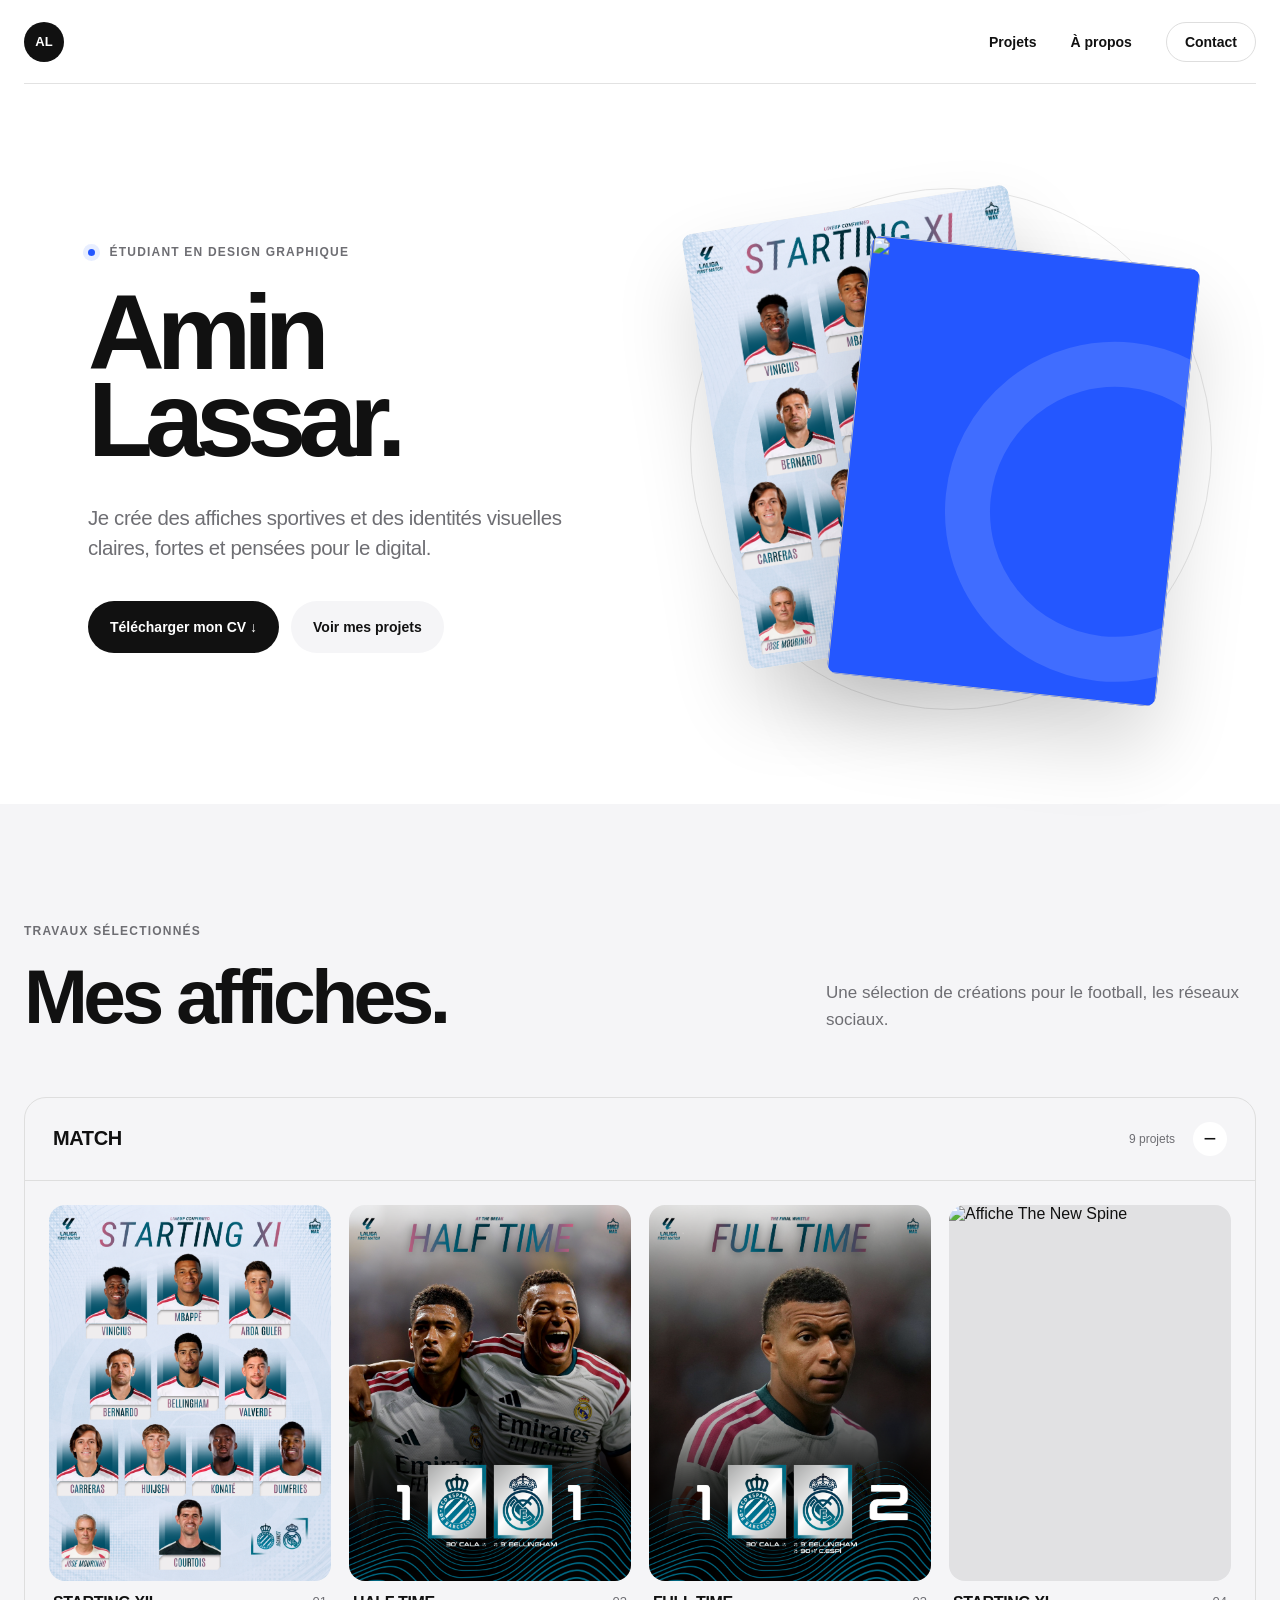
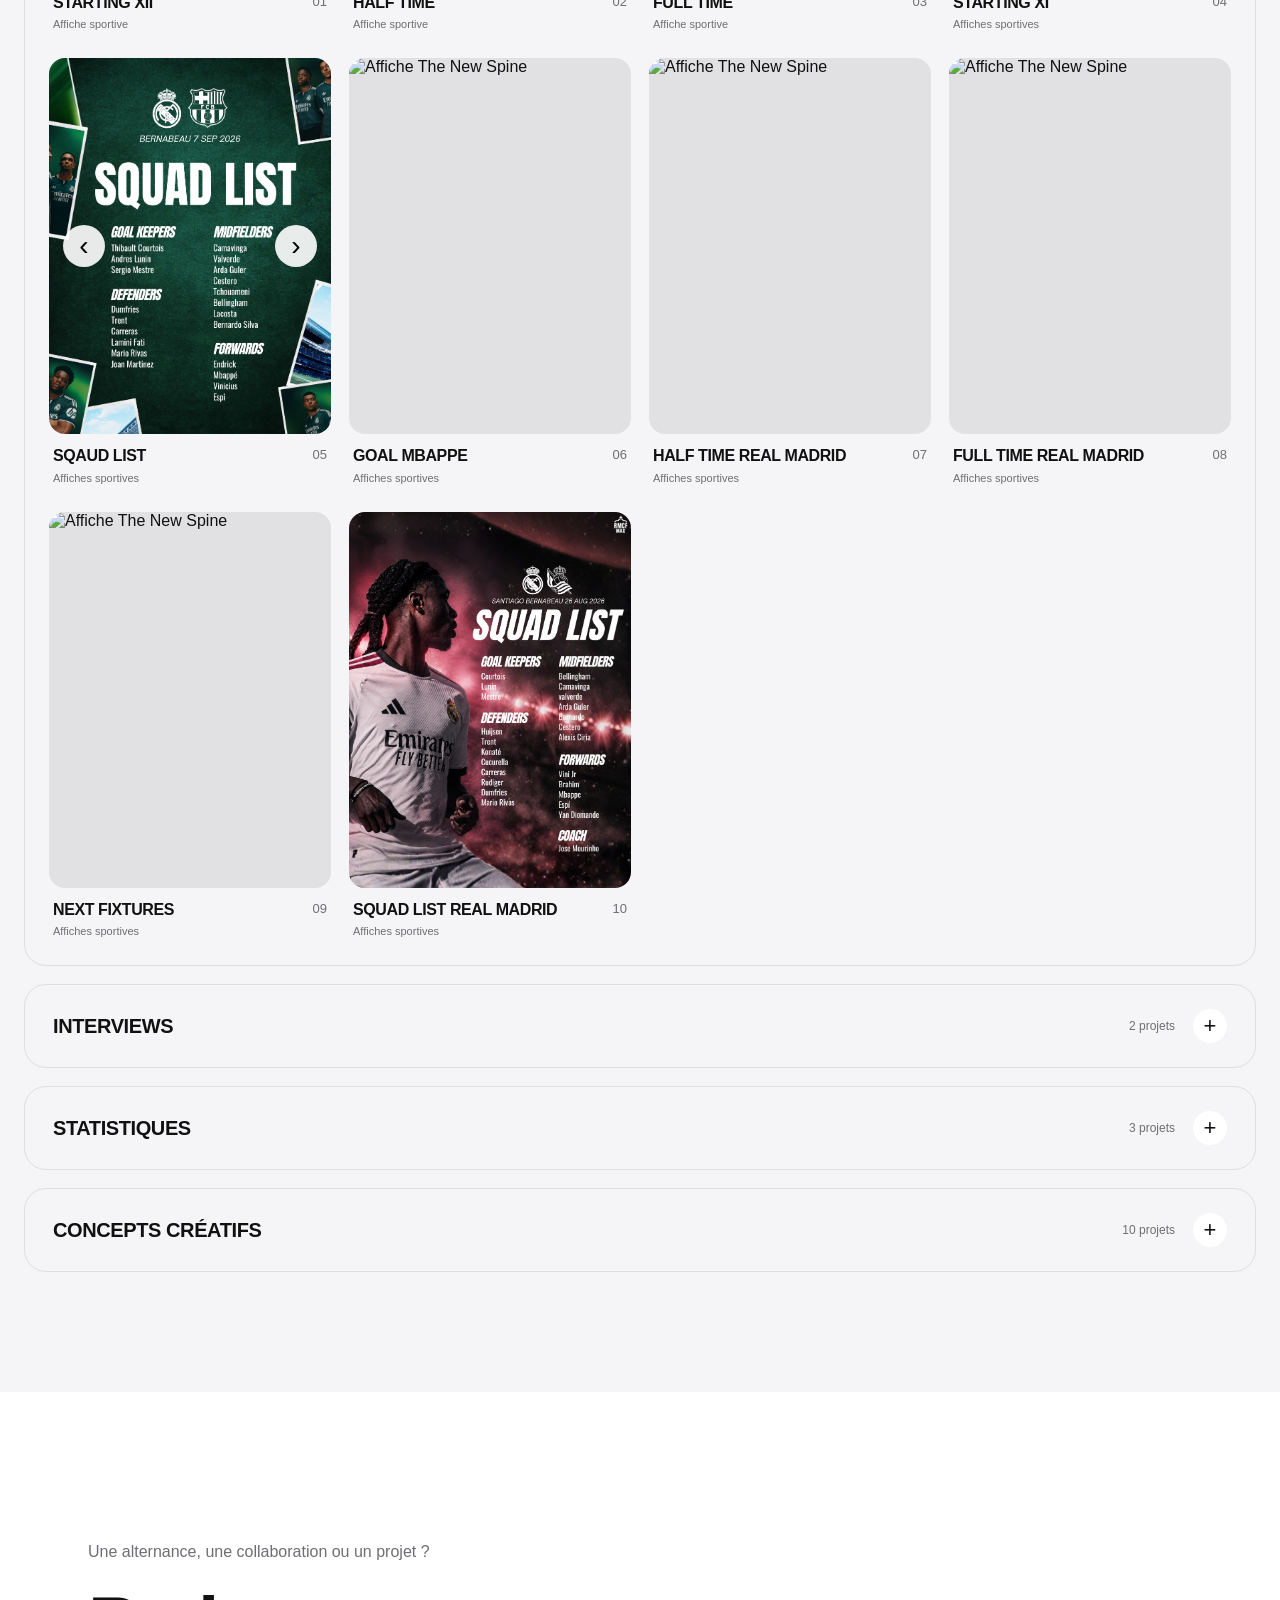
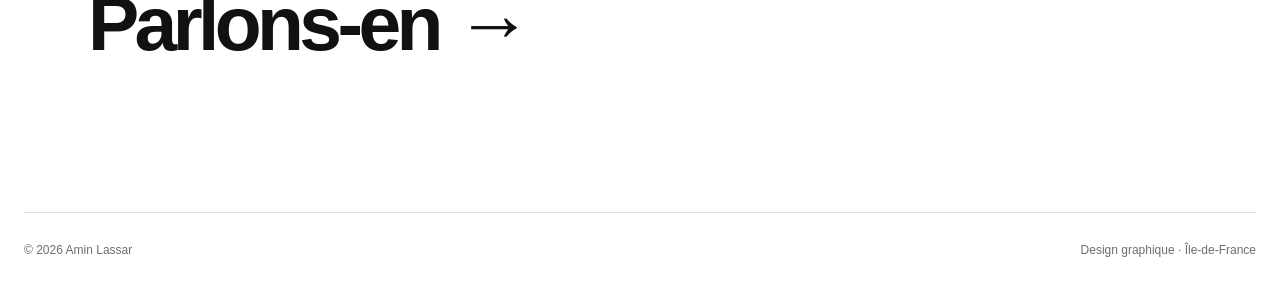
==== commit ac2f6798: "Mise à jour rajout de cards affiches" ====
--- a/index.html
+++ b/index.html
@@ -184,6 +184,17 @@
             </div><span>09</span>
           </div>
           </a>
+                 
+<a class="project" href="#projet-26">
+          <div class="project-image-wrap"><img class="project-image" src="assets/affiches/squad list real sociedad .png"
+              alt="Affiche The New Spine" loading="lazy"></div>
+          <div class="meta">
+            <div>
+              <h3>SQUAD LIST REAL MADRID</h3>
+              <p>Affiches sportives</p>
+            </div><span>10</span>
+          </div>
+        </a>
       <!-- Ajoute les autres cartes de match ici -->
 
     </div>
@@ -219,6 +230,26 @@
           </div>
         </a>
     
+      <a class="project" href="#projet-27">
+          <div class="project-image-wrap"><img class="project-image" src="assets/affiches/interview jm 1.png"
+              alt="Affiche Interview" loading="lazy"></div>
+          <div class="meta">
+            <div>
+              <h3>INTERVIEW JOSE MOURINHO</h3>
+              <p>INTERVIEWS</p>
+            </div><span>03</span>
+          </div>
+        </a>
+        <a class="project" href="#projet-28">
+          <div class="project-image-wrap"><img class="project-image" src="assets/affiches/interview jm2.png.png"
+              alt="Affiche Interview" loading="lazy"></div>
+          <div class="meta">
+            <div>
+              <h3>INTERVIEW JOSE MOURINHO</h3>
+              <p>INTERVIEWS</p>
+            </div><span>04</span>
+          </div>
+        </a>
        
           
          
@@ -381,6 +412,16 @@
             </div><span>10</span>
           </div>
         </a>
+        <a class="project" href="#projet-25">
+          <div class="project-image-wrap"><img class="project-image" src="assets/affiches/most trophies.png"
+              alt="Affiche The New Spine" loading="lazy"></div>
+          <div class="meta">
+            <div>
+              <h3>MOST TROPHIES</h3>
+              <p>Concept créatif</p>
+            </div><span>11</span>
+          </div>
+        </a>
 
     </div>
   </details>
@@ -651,6 +692,42 @@
       </div>
     </div>
   </section>
+   <section class="lightbox" id="projet-25"><a class="backdrop" href="#fermer" aria-label="Fermer"></a>
+    <div class="lightbox-box"><a class="close" href="#fermer">×</a><img class="lightbox-project-image"
+        src="assets/affiches/most trophies.png" alt="Affiche Matchday en grand">
+      <div class="caption">
+        <p>CONCEPT CREATIF</p>
+        <h3>MOST TROPHIES</h3><span>2026</span>
+      </div>
+    </div>
+  </section>
+   <section class="lightbox" id="projet-26"><a class="backdrop" href="#fermer" aria-label="Fermer"></a>
+    <div class="lightbox-box"><a class="close" href="#fermer">×</a><img class="lightbox-project-image"
+        src="assets/affiches/squad list real sociedad .png" alt="Affiche Matchday en grand">
+      <div class="caption">
+        <p>Affiche sportive</p>
+        <h3>SQUAD LIST REAL MADRID</h3><span>2026</span>
+      </div>
+    </div>
+  </section>
+  <section class="lightbox" id="projet-27"><a class="backdrop" href="#fermer" aria-label="Fermer"></a>
+    <div class="lightbox-box"><a class="close" href="#fermer">×</a><img class="lightbox-project-image"
+        src="assets/affiches/interview jm 1.png" alt="Affiche Matchday en grand">
+      <div class="caption">
+        <p>INTERVIEW</p>
+        <h3>INTERVIEW JOSE MOURINHO </h3><span>2026</span>
+      </div>
+    </div>
+  </section>
+  <section class="lightbox" id="projet-28"><a class="backdrop" href="#fermer" aria-label="Fermer"></a>
+    <div class="lightbox-box"><a class="close" href="#fermer">×</a><img class="lightbox-project-image"
+        src="assets/affiches/interview jm2.png.png" alt="Affiche Matchday en grand">
+      <div class="caption">
+        <p>INTERVIEW</p>
+        <h3>INTERVIEW JOSE MOURINHO </h3><span>2026</span>
+      </div>
+    </div>
+  </section>
 </body>
 
 </html>
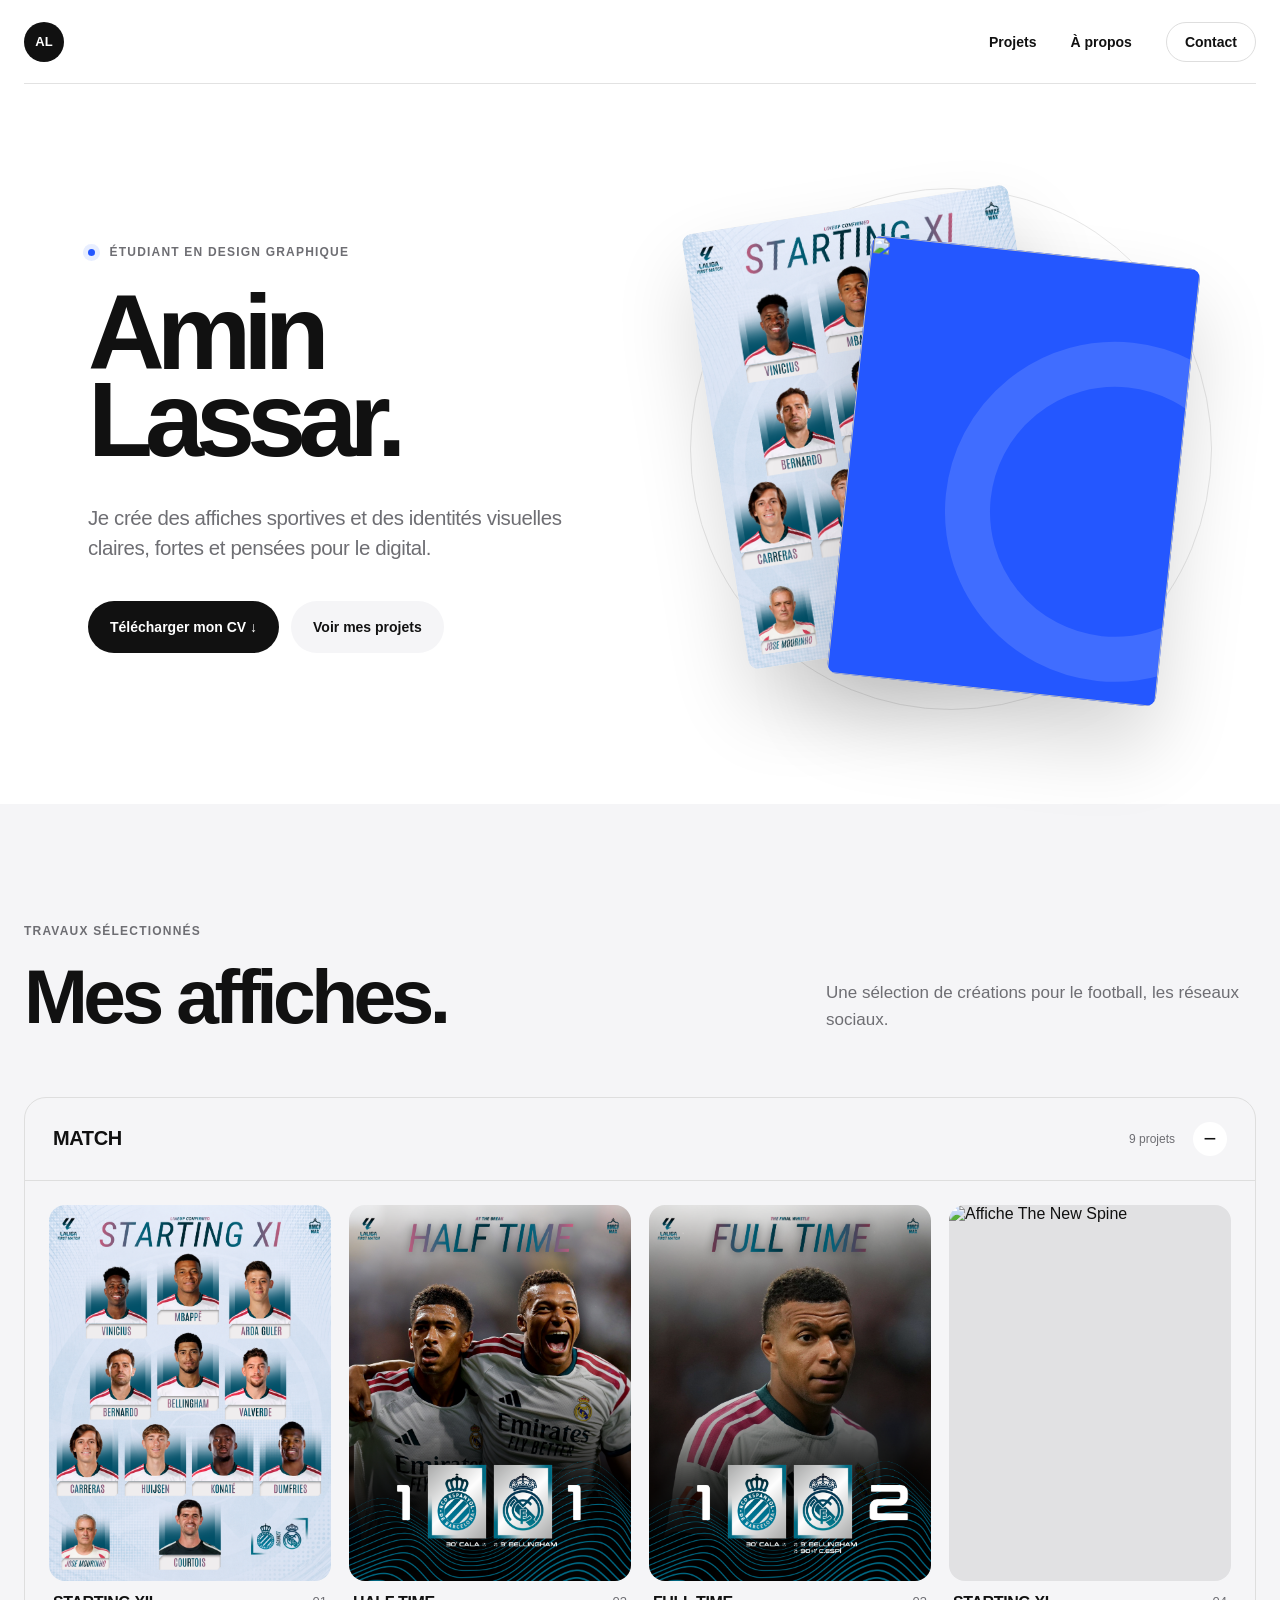
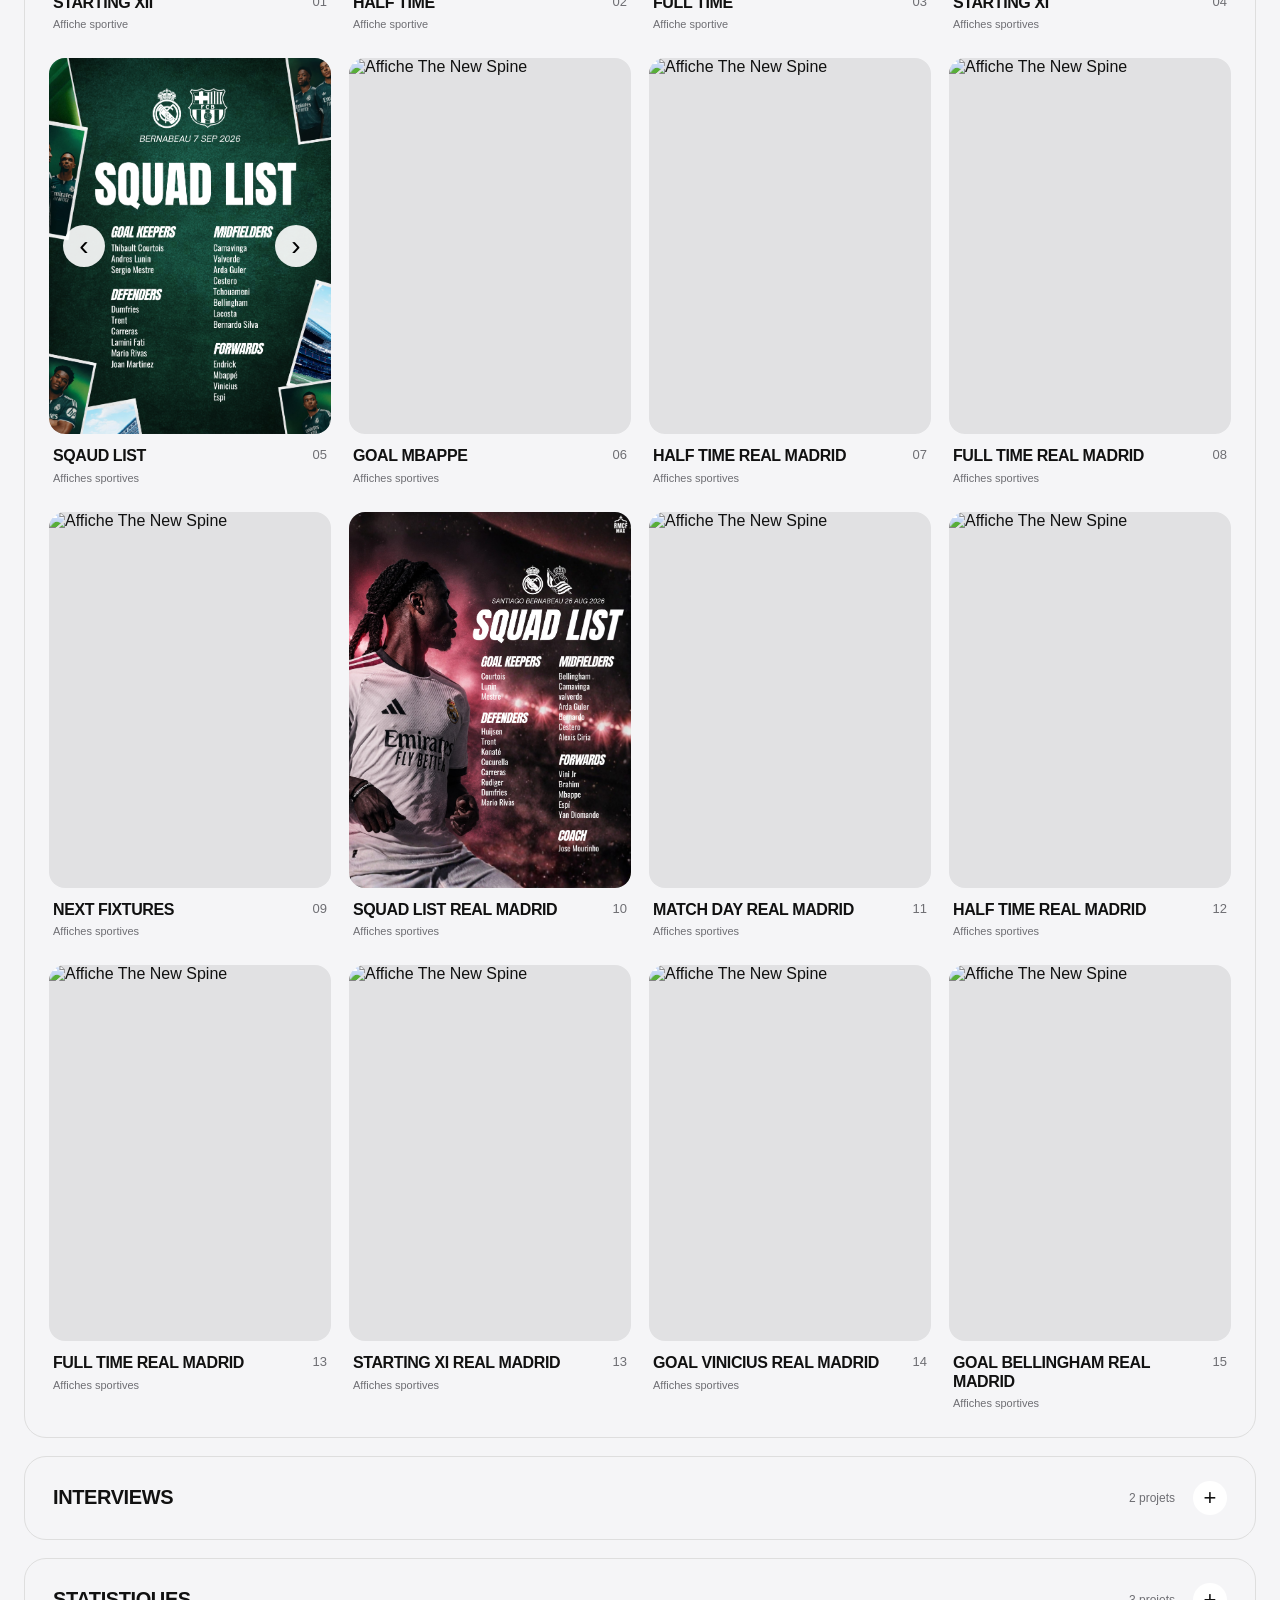
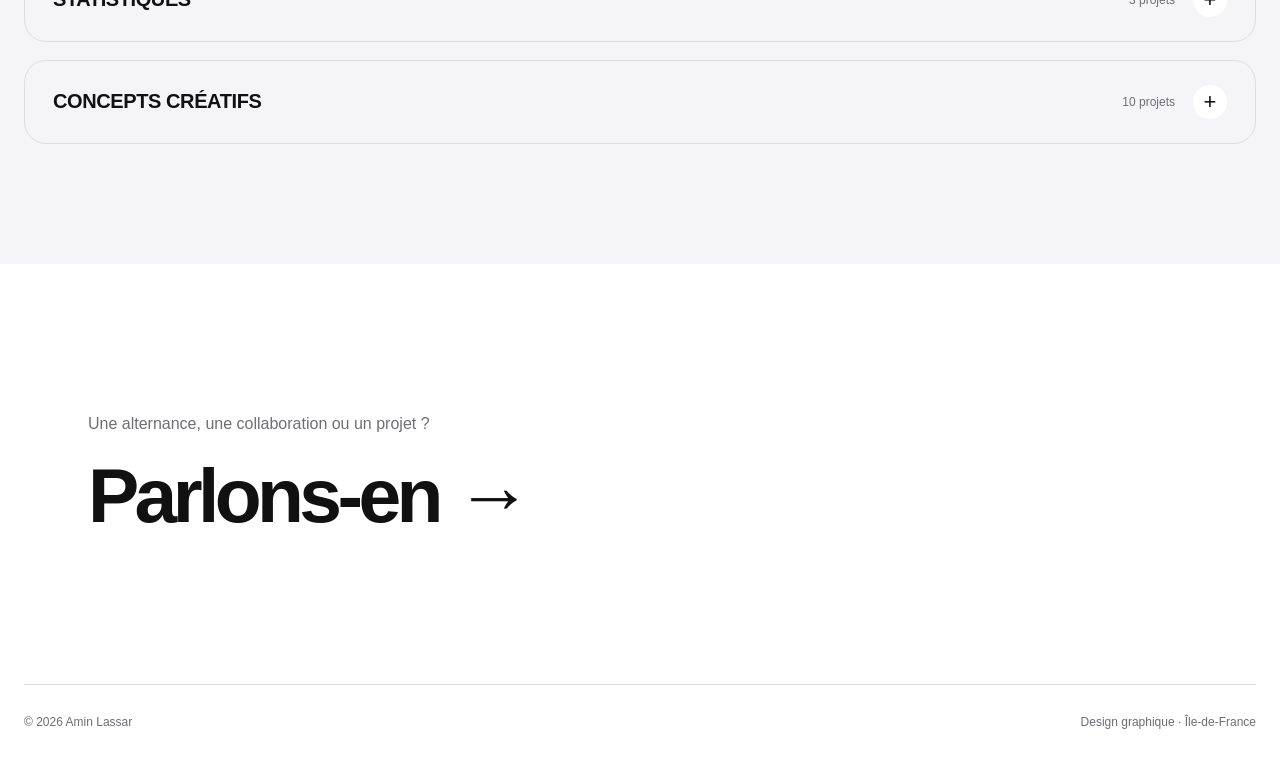
==== commit 21271c31: "Mise à jour rajout de cards affiches 2" ====
--- a/index.html
+++ b/index.html
@@ -53,384 +53,444 @@
         <p>Une sélection de créations pour le football, les réseaux sociaux.</p>
       </div>
 
-    <div class="project-categories">
-
-  <!-- CATÉGORIE MATCH -->
-  <details class="project-category" open>
-    <summary>
-      <span class="category-name">MATCH</span>
-      <span class="category-count">9 projets</span>
-    </summary>
-
-    <div class="category-grid">
-
-      <!-- Colle ici toutes tes cartes de match -->
-       <a class="project" href="#projet-1">
-          <div class="project-image-wrap"><img class="project-image" src="assets/affiches/starting XI.png"
-              alt="Affiche Matchday" loading="lazy"></div>
-          <div class="meta">
-            <div>
-              <h3>STARTING XII</h3>
-              <p>Affiche sportive</p>
-            </div><span>01</span>
-          </div>
-        </a>
-        <a class="project" href="#projet-2">
-          <div class="project-image-wrap"><img class="project-image" src="assets/affiches/halftime.png"
-              alt="Affiche RMCF MAX" loading="lazy"></div>
-          <div class="meta">
-            <div>
-              <h3>HALF TIME</h3>
-              <p>Affiche sportive</p>
-            </div><span>02</span>
-          </div>
-        </a>
-        <a class="project" href="#projet-3">
-          <div class="project-image-wrap"><img class="project-image" src="assets/affiches/full time.png"
-              alt="Affiche Full Time" loading="lazy"></div>
-          <div class="meta">
-            <div>
-              <h3>FULL TIME</h3>
-              <p>Affiche sportive</p>
-            </div><span>03</span>
-          </div>
-        </a>
-       
-<a class="project" href="#projet-16">
-          <div class="project-image-wrap"><img class="project-image" src="assets/affiches/STARTING XI COLORER.png"
+      <div class="project-categories">
+
+        <!-- CATÉGORIE MATCH -->
+        <details class="project-category" open>
+          <summary>
+            <span class="category-name">MATCH</span>
+            <span class="category-count">9 projets</span>
+          </summary>
+
+          <div class="category-grid">
+
+            <!-- Colle ici toutes tes cartes de match -->
+            <a class="project" href="#projet-1">
+              <div class="project-image-wrap"><img class="project-image" src="assets/affiches/starting XI.png"
+                  alt="Affiche Matchday" loading="lazy"></div>
+              <div class="meta">
+                <div>
+                  <h3>STARTING XII</h3>
+                  <p>Affiche sportive</p>
+                </div><span>01</span>
+              </div>
+            </a>
+            <a class="project" href="#projet-2">
+              <div class="project-image-wrap"><img class="project-image" src="assets/affiches/halftime.png"
+                  alt="Affiche RMCF MAX" loading="lazy"></div>
+              <div class="meta">
+                <div>
+                  <h3>HALF TIME</h3>
+                  <p>Affiche sportive</p>
+                </div><span>02</span>
+              </div>
+            </a>
+            <a class="project" href="#projet-3">
+              <div class="project-image-wrap"><img class="project-image" src="assets/affiches/full time.png"
+                  alt="Affiche Full Time" loading="lazy"></div>
+              <div class="meta">
+                <div>
+                  <h3>FULL TIME</h3>
+                  <p>Affiche sportive</p>
+                </div><span>03</span>
+              </div>
+            </a>
+
+            <a class="project" href="#projet-16">
+              <div class="project-image-wrap"><img class="project-image" src="assets/affiches/STARTING XI COLORER.png"
+                  alt="Affiche The New Spine" loading="lazy"></div>
+              <div class="meta">
+                <div>
+                  <h3>STARTING XI</h3>
+                  <p>Affiches sportives</p>
+                </div><span>04</span>
+              </div>
+            </a>
+            <article class="project project-gallery">
+
+              <input class="gallery-radio" type="radio" name="card7" id="card7-1" checked>
+              <input class="gallery-radio" type="radio" name="card7" id="card7-2">
+
+              <div class="project-image-wrap gallery-stage">
+
+                <a class="gallery-slide slide-1" href="#projet-7-photo-1">
+                  <img class="project-image" src="assets/affiches/FRIENDLY(1).png" alt="Première affiche du projet 7"
+                    loading="lazy">
+                </a>
+
+                <a class="gallery-slide slide-2" href="#projet-7-photo-2">
+                  <img class="project-image" src="assets/affiches/41361E49-7D8B-410C-8F1E-0A4EABF67C20.png"
+                    alt="Deuxième affiche du projet 7" loading="lazy">
+                </a>
+
+                <div class="gallery-controls controls-1">
+                  <label for="card7-2">‹</label>
+                  <label for="card7-2">›</label>
+                </div>
+
+                <div class="gallery-controls controls-2">
+                  <label for="card7-1">‹</label>
+                  <label for="card7-1">›</label>
+                </div>
+
+              </div>
+
+              <div class="meta">
+                <div>
+                  <h3>SQAUD LIST </h3>
+                  <p>Affiches sportives</p>
+                </div>
+                <span>05</span>
+              </div>
+
+            </article>
+            <a class="project" href="#projet-13">
+              <div class="project-image-wrap"><img class="project-image" src="assets/affiches/GOAL DES.png"
+                  alt="Affiche The New Spine" loading="lazy"></div>
+              <div class="meta">
+                <div>
+                  <h3>GOAL MBAPPE</h3>
+                  <p>Affiches sportives</p>
+                </div><span>06</span>
+              </div>
+            </a>
+            <a class="project" href="#projet-14">
+              <div class="project-image-wrap"><img class="project-image" src="assets/affiches/HALF TIME 3.png"
+                  alt="Affiche The New Spine" loading="lazy"></div>
+              <div class="meta">
+                <div>
+                  <h3>HALF TIME REAL MADRID</h3>
+                  <p>Affiches sportives</p>
+                </div><span>07</span>
+              </div>
+            </a>
+            <a class="project" href="#projet-15">
+              <div class="project-image-wrap"><img class="project-image" src="assets/affiches/FULL TIME 2.png"
+                  alt="Affiche The New Spine" loading="lazy"></div>
+              <div class="meta">
+                <div>
+                  <h3>FULL TIME REAL MADRID</h3>
+                  <p>Affiches sportives</p>
+                </div><span>08</span>
+              </div>
+            </a>
+            <a class="project" href="#projet-9">
+              <div class="project-image-wrap"><img class="project-image" src="assets/affiches/infos(3).png"
+                  alt="Affiche The New Spine" loading="lazy"></div>
+              <div class="meta">
+                <div>
+                  <h3>NEXT FIXTURES</h3>
+                  <p>Affiches sportives</p>
+                </div><span>09</span>
+              </div>
+            </a>
+
+            <a class="project" href="#projet-26">
+              <div class="project-image-wrap"><img class="project-image"
+                  src="assets/affiches/squad list real sociedad .png" alt="Affiche The New Spine" loading="lazy"></div>
+              <div class="meta">
+                <div>
+                  <h3>SQUAD LIST REAL MADRID</h3>
+                  <p>Affiches sportives</p>
+                </div><span>10</span>
+              </div>
+            </a>
+            <a class="project" href="#projet-29">
+          <div class="project-image-wrap"><img class="project-image" src="assets/affiches/MATCH DAY SOCIEDA.png"
               alt="Affiche The New Spine" loading="lazy"></div>
           <div class="meta">
             <div>
-              <h3>STARTING XI</h3>
+              <h3>MATCH DAY REAL MADRID</h3>
               <p>Affiches sportives</p>
-            </div><span>04</span>
+            </div><span>11</span>
           </div>
         </a>
-        <article class="project project-gallery">
-
-          <input class="gallery-radio" type="radio" name="card7" id="card7-1" checked>
-          <input class="gallery-radio" type="radio" name="card7" id="card7-2">
-
-          <div class="project-image-wrap gallery-stage">
-
-            <a class="gallery-slide slide-1" href="#projet-7-photo-1">
-              <img class="project-image" src="assets/affiches/FRIENDLY(1).png" alt="Première affiche du projet 7"
-                loading="lazy">
-            </a>
-
-            <a class="gallery-slide slide-2" href="#projet-7-photo-2">
-              <img class="project-image" src="assets/affiches/41361E49-7D8B-410C-8F1E-0A4EABF67C20.png" alt="Deuxième affiche du projet 7"
-                loading="lazy">
-            </a>
-
-            <div class="gallery-controls controls-1">
-              <label for="card7-2">‹</label>
-              <label for="card7-2">›</label>
-            </div>
-
-            <div class="gallery-controls controls-2">
-              <label for="card7-1">‹</label>
-              <label for="card7-1">›</label>
-            </div>
-
-          </div>
-
-          <div class="meta">
-            <div>
-              <h3>SQAUD LIST </h3>
-              <p>Affiches sportives</p>
-            </div>
-            <span>05</span>
-          </div>
-
-        </article>
-        <a class="project" href="#projet-13">
-          <div class="project-image-wrap"><img class="project-image" src="assets/affiches/GOAL DES.png"
-              alt="Affiche The New Spine" loading="lazy"></div>
-          <div class="meta">
-            <div>
-              <h3>GOAL MBAPPE</h3>
-              <p>Affiches sportives</p>
-            </div><span>06</span>
-          </div>
-        </a>
-         <a class="project" href="#projet-14">
-          <div class="project-image-wrap"><img class="project-image" src="assets/affiches/HALF TIME 3.png"
+        <a class="project" href="#projet-30">
+          <div class="project-image-wrap"><img class="project-image" src="assets/affiches/HALF TIME SOCIEDAD.png"
               alt="Affiche The New Spine" loading="lazy"></div>
           <div class="meta">
             <div>
               <h3>HALF TIME REAL MADRID</h3>
               <p>Affiches sportives</p>
-            </div><span>07</span>
+            </div><span>12</span>
           </div>
         </a>
-         <a class="project" href="#projet-15">
-          <div class="project-image-wrap"><img class="project-image" src="assets/affiches/FULL TIME 2.png"
+        <a class="project" href="#projet-31">
+          <div class="project-image-wrap"><img class="project-image" src="assets/affiches/FULL TIME SOCIEDAD.png"
               alt="Affiche The New Spine" loading="lazy"></div>
           <div class="meta">
             <div>
-              <h3>FULL TIME REAL MADRID</h3>
+              <h3>FULL TIME  REAL MADRID</h3>
               <p>Affiches sportives</p>
-            </div><span>08</span>
+            </div><span>13</span>
           </div>
         </a>
-        <a class="project" href="#projet-9">
-          <div class="project-image-wrap"><img class="project-image" src="assets/affiches/infos(3).png"
+         <a class="project" href="#projet-32">
+          <div class="project-image-wrap"><img class="project-image" src="assets/affiches/STARTING XI SOCIEDAD .png"
               alt="Affiche The New Spine" loading="lazy"></div>
           <div class="meta">
             <div>
-              <h3>NEXT FIXTURES</h3>
+              <h3>STARTING XI REAL MADRID</h3>
               <p>Affiches sportives</p>
-            </div><span>09</span>
-          </div>
-          </a>
-                 
-<a class="project" href="#projet-26">
-          <div class="project-image-wrap"><img class="project-image" src="assets/affiches/squad list real sociedad .png"
+            </div><span>13</span>
+          </div>
+        </a>
+         <a class="project" href="#projet-33">
+          <div class="project-image-wrap"><img class="project-image" src="assets/affiches/VINI SOCIEDAD.png"
               alt="Affiche The New Spine" loading="lazy"></div>
           <div class="meta">
             <div>
-              <h3>SQUAD LIST REAL MADRID</h3>
+              <h3>GOAL VINICIUS REAL MADRID</h3>
               <p>Affiches sportives</p>
-            </div><span>10</span>
+            </div><span>14</span>
           </div>
         </a>
-      <!-- Ajoute les autres cartes de match ici -->
-
-    </div>
-  </details>
-
-
-  <!-- CATÉGORIE INTERVIEWS -->
-  <details class="project-category">
-    <summary>
-      <span class="category-name">INTERVIEWS</span>
-      <span class="category-count">2 projets</span>
-    </summary>
-
-    <div class="category-grid">
- <a class="project" href="#projet-4">
-          <div class="project-image-wrap"><img class="project-image" src="assets/affiches/interview.png"
-              alt="Affiche Starting XI" loading="lazy"></div>
-          <div class="meta">
-            <div>
-              <h3>INTERVIEW THIBAULT COURTOIS</h3>
-              <p>INTERVIEWS</p>
-            </div><span>01</span>
-          </div>
-        </a>
-        <a class="project" href="#projet-5">
-          <div class="project-image-wrap"><img class="project-image" src="assets/affiches/interview2.png"
-              alt="Affiche Interview" loading="lazy"></div>
-          <div class="meta">
-            <div>
-              <h3>INTERVIEW THIBAULT COURTOIS</h3>
-              <p>INTERVIEWS</p>
-            </div><span>02</span>
-          </div>
-        </a>
-    
-      <a class="project" href="#projet-27">
-          <div class="project-image-wrap"><img class="project-image" src="assets/affiches/interview jm 1.png"
-              alt="Affiche Interview" loading="lazy"></div>
-          <div class="meta">
-            <div>
-              <h3>INTERVIEW JOSE MOURINHO</h3>
-              <p>INTERVIEWS</p>
-            </div><span>03</span>
-          </div>
-        </a>
-        <a class="project" href="#projet-28">
-          <div class="project-image-wrap"><img class="project-image" src="assets/affiches/interview jm2.png.png"
-              alt="Affiche Interview" loading="lazy"></div>
-          <div class="meta">
-            <div>
-              <h3>INTERVIEW JOSE MOURINHO</h3>
-              <p>INTERVIEWS</p>
-            </div><span>04</span>
-          </div>
-        </a>
-       
-          
-         
-
-    </div>
-  </details>
-
-
-  <!-- CATÉGORIE STATISTIQUES -->
-  <details class="project-category">
-    <summary>
-      <span class="category-name">STATISTIQUES</span>
-      <span class="category-count">3 projets</span>
-    </summary>
-
-    <div class="category-grid">
-  <a class="project" href="#projet-6">
-          <div class="project-image-wrap"><img class="project-image" src="assets/affiches/stats.png"
+         <a class="project" href="#projet-34">
+          <div class="project-image-wrap"><img class="project-image" src="assets/affiches/JUDE SOCIEDAD.png"
               alt="Affiche The New Spine" loading="lazy"></div>
           <div class="meta">
             <div>
-              <h3>STATS IBRAHIMA KONATE</h3>
-              <p>STATISTIQUES</p>
-            </div><span>01</span>
+              <h3>GOAL BELLINGHAM REAL MADRID</h3>
+              <p>Affiches sportives</p>
+            </div><span>15</span>
           </div>
         </a>
-        <a class="project" href="#projet-24">
-          <div class="project-image-wrap"><img class="project-image" src="assets/affiches/STATS SANTILLANA.png"
-              alt="Affiche The New Spine" loading="lazy"></div>
-          <div class="meta">
-            <div>
-              <h3>STATS SANTILLANA</h3>
-              <p>STATISTIQUES</p>
-            </div><span>02</span>
-          </div>
-        </a>
-         <a class="project" href="#projet-11">
-          <div class="project-image-wrap"><img class="project-image" src="assets/affiches/REAL MADRID 2026 - 15.png"
-              alt="Affiche The New Spine" loading="lazy"></div>
-          <div class="meta">
-            <div>
-              <h3>STATS CLEAN SHEAT</h3>
-              <p>STATISTIQUES</p>
-            </div><span>03</span>
-          </div>
-        </a>
-       
-        
-
-    </div>
-  </details>
-
-
-  <!-- CATÉGORIE CONCEPTS CRÉATIFS -->
-  <details class="project-category">
-    <summary>
-      <span class="category-name">CONCEPTS CRÉATIFS</span>
-      <span class="category-count">10 projets</span>
-    </summary>
-
-    <div class="category-grid">
-<a class="project" href="#projet-8">
-          <div class="project-image-wrap"><img class="project-image" src="assets/affiches/infos - 25.png"
-              alt="Affiche The New Spine" loading="lazy"></div>
-          <div class="meta">
-            <div>
-              <h3>MBAPPE PICHICHI</h3>
-              <p>Concept créatif</p>
-            </div><span>01</span>
-          </div>
-          </a>
-     
-         <a class="project" href="#projet-12">
-          <div class="project-image-wrap"><img class="project-image" src="assets/affiches/infos(7).png"
-              alt="Affiche The New Spine" loading="lazy"></div>
-          <div class="meta">
-            <div>
-              <h3>XAVI ALONSO VS ALVARO ARBELOA</h3>
-              <p>Concept créatif</p>
-            </div><span>02</span>
-          </div>
-        </a>
-        <a class="project" href="#projet-17">
-          <div class="project-image-wrap"><img class="project-image" src="assets/affiches/MOURINHO.png"
-              alt="Affiche The New Spine" loading="lazy"></div>
-          <div class="meta">
-            <div>
-              <h3>MOURINHO BEFORE | NOW</h3>
-              <p>Concept créatif</p>
-            </div><span>03</span>
-          </div>
-        </a>
-         <a class="project" href="#projet-18">
-          <div class="project-image-wrap"><img class="project-image" src="assets/affiches/TACTIQUE (2).png"
-              alt="Affiche The New Spine" loading="lazy"></div>
-          <div class="meta">
-            <div>
-              <h3>TACTIQUE BOARD</h3>
-              <p>Concept créatif</p>
-            </div><span>04</span>
-          </div>
-        </a>
-         <a class="project" href="#projet-19">
-          <div class="project-image-wrap"><img class="project-image" src="assets/affiches/BREAKING.png"
-              alt="Affiche The New Spine" loading="lazy"></div>
-          <div class="meta">
-            <div>
-              <h3>BREAKING ENDRICK FELIPE</h3>
-              <p>Concept créatif</p>
-            </div><span>05</span>
-          </div>
-        </a>
-        <a class="project" href="#projet-20">
-          <div class="project-image-wrap"><img class="project-image" src="assets/affiches/FABRICA.png"
-              alt="Affiche The New Spine" loading="lazy"></div>
-          <div class="meta">
-            <div>
-              <h3>PLAYERS FABRICA </h3>
-              <p>Concept créatif</p>
-            </div><span>06</span>
-          </div>
-        </a>
-           <a class="project" href="#projet-21">
-          <div class="project-image-wrap"><img class="project-image" src="assets/affiches/WIN LALIGA.png"
-              alt="Affiche The New Spine" loading="lazy"></div>
-          <div class="meta">
-            <div>
-              <h3>WHO WILL WIN LA LIGA </h3>
-              <p>Concept créatif</p>
-            </div><span>07</span>
-          </div>
-        </a>
-        <a class="project" href="#projet-22">
-          <div class="project-image-wrap"><img class="project-image" src="assets/affiches/MOST ASSISTS.png"
-              alt="Affiche The New Spine" loading="lazy"></div>
-          <div class="meta">
-            <div>
-              <h3>MOST ASSISTS REAL MADRID PLAYERS </h3>
-              <p>Concept créatif</p>
-            </div><span>08</span>
-          </div>
-        </a>
-         <a class="project" href="#projet-23">
-          <div class="project-image-wrap"><img class="project-image" src="assets/affiches/NOTE JOUEURS.png"
-              alt="Affiche The New Spine" loading="lazy"></div>
-          <div class="meta">
-            <div>
-              <h3>PLAYER RATING </h3>
-              <p>Concept créatif</p>
-            </div><span>09</span>
-          </div>
-        </a>
-          <a class="project" href="#projet-10">
-          <div class="project-image-wrap"><img class="project-image" src="assets/affiches/infos(4).png"
-              alt="Affiche The New Spine" loading="lazy"></div>
-          <div class="meta">
-            <div>
-              <h3>GOLDEN BOYS AWARDS</h3>
-              <p>Concept créatif</p>
-            </div><span>10</span>
-          </div>
-        </a>
-        <a class="project" href="#projet-25">
-          <div class="project-image-wrap"><img class="project-image" src="assets/affiches/most trophies.png"
-              alt="Affiche The New Spine" loading="lazy"></div>
-          <div class="meta">
-            <div>
-              <h3>MOST TROPHIES</h3>
-              <p>Concept créatif</p>
-            </div><span>11</span>
-          </div>
-        </a>
-
-    </div>
-  </details>
-
-</div>
-       
-        
-            
-        
+            <!-- Ajoute les autres cartes de match ici -->
+
+          </div>
+        </details>
+
+
+        <!-- CATÉGORIE INTERVIEWS -->
+        <details class="project-category">
+          <summary>
+            <span class="category-name">INTERVIEWS</span>
+            <span class="category-count">2 projets</span>
+          </summary>
+
+          <div class="category-grid">
+            <a class="project" href="#projet-4">
+              <div class="project-image-wrap"><img class="project-image" src="assets/affiches/interview.png"
+                  alt="Affiche Starting XI" loading="lazy"></div>
+              <div class="meta">
+                <div>
+                  <h3>INTERVIEW THIBAULT COURTOIS</h3>
+                  <p>INTERVIEWS</p>
+                </div><span>01</span>
+              </div>
+            </a>
+            <a class="project" href="#projet-5">
+              <div class="project-image-wrap"><img class="project-image" src="assets/affiches/interview2.png"
+                  alt="Affiche Interview" loading="lazy"></div>
+              <div class="meta">
+                <div>
+                  <h3>INTERVIEW THIBAULT COURTOIS</h3>
+                  <p>INTERVIEWS</p>
+                </div><span>02</span>
+              </div>
+            </a>
+
+            <a class="project" href="#projet-27">
+              <div class="project-image-wrap"><img class="project-image" src="assets/affiches/interview jm 1.png"
+                  alt="Affiche Interview" loading="lazy"></div>
+              <div class="meta">
+                <div>
+                  <h3>INTERVIEW JOSE MOURINHO</h3>
+                  <p>INTERVIEWS</p>
+                </div><span>03</span>
+              </div>
+            </a>
+            <a class="project" href="#projet-28">
+              <div class="project-image-wrap"><img class="project-image" src="assets/affiches/interview jm2.png.png"
+                  alt="Affiche Interview" loading="lazy"></div>
+              <div class="meta">
+                <div>
+                  <h3>INTERVIEW JOSE MOURINHO</h3>
+                  <p>INTERVIEWS</p>
+                </div><span>04</span>
+              </div>
+            </a>
+
+
+
+
+          </div>
+        </details>
+
+
+        <!-- CATÉGORIE STATISTIQUES -->
+        <details class="project-category">
+          <summary>
+            <span class="category-name">STATISTIQUES</span>
+            <span class="category-count">3 projets</span>
+          </summary>
+
+          <div class="category-grid">
+            <a class="project" href="#projet-6">
+              <div class="project-image-wrap"><img class="project-image" src="assets/affiches/stats.png"
+                  alt="Affiche The New Spine" loading="lazy"></div>
+              <div class="meta">
+                <div>
+                  <h3>STATS IBRAHIMA KONATE</h3>
+                  <p>STATISTIQUES</p>
+                </div><span>01</span>
+              </div>
+            </a>
+            <a class="project" href="#projet-24">
+              <div class="project-image-wrap"><img class="project-image" src="assets/affiches/STATS SANTILLANA.png"
+                  alt="Affiche The New Spine" loading="lazy"></div>
+              <div class="meta">
+                <div>
+                  <h3>STATS SANTILLANA</h3>
+                  <p>STATISTIQUES</p>
+                </div><span>02</span>
+              </div>
+            </a>
+            <a class="project" href="#projet-11">
+              <div class="project-image-wrap"><img class="project-image" src="assets/affiches/REAL MADRID 2026 - 15.png"
+                  alt="Affiche The New Spine" loading="lazy"></div>
+              <div class="meta">
+                <div>
+                  <h3>STATS CLEAN SHEAT</h3>
+                  <p>STATISTIQUES</p>
+                </div><span>03</span>
+              </div>
+            </a>
+
+
+
+          </div>
+        </details>
+
+
+        <!-- CATÉGORIE CONCEPTS CRÉATIFS -->
+        <details class="project-category">
+          <summary>
+            <span class="category-name">CONCEPTS CRÉATIFS</span>
+            <span class="category-count">10 projets</span>
+          </summary>
+
+          <div class="category-grid">
+            <a class="project" href="#projet-8">
+              <div class="project-image-wrap"><img class="project-image" src="assets/affiches/infos - 25.png"
+                  alt="Affiche The New Spine" loading="lazy"></div>
+              <div class="meta">
+                <div>
+                  <h3>MBAPPE PICHICHI</h3>
+                  <p>Concept créatif</p>
+                </div><span>01</span>
+              </div>
+            </a>
+
+            <a class="project" href="#projet-12">
+              <div class="project-image-wrap"><img class="project-image" src="assets/affiches/infos(7).png"
+                  alt="Affiche The New Spine" loading="lazy"></div>
+              <div class="meta">
+                <div>
+                  <h3>XAVI ALONSO VS ALVARO ARBELOA</h3>
+                  <p>Concept créatif</p>
+                </div><span>02</span>
+              </div>
+            </a>
+            <a class="project" href="#projet-17">
+              <div class="project-image-wrap"><img class="project-image" src="assets/affiches/MOURINHO.png"
+                  alt="Affiche The New Spine" loading="lazy"></div>
+              <div class="meta">
+                <div>
+                  <h3>MOURINHO BEFORE | NOW</h3>
+                  <p>Concept créatif</p>
+                </div><span>03</span>
+              </div>
+            </a>
+            <a class="project" href="#projet-18">
+              <div class="project-image-wrap"><img class="project-image" src="assets/affiches/TACTIQUE (2).png"
+                  alt="Affiche The New Spine" loading="lazy"></div>
+              <div class="meta">
+                <div>
+                  <h3>TACTIQUE BOARD</h3>
+                  <p>Concept créatif</p>
+                </div><span>04</span>
+              </div>
+            </a>
+            <a class="project" href="#projet-19">
+              <div class="project-image-wrap"><img class="project-image" src="assets/affiches/BREAKING.png"
+                  alt="Affiche The New Spine" loading="lazy"></div>
+              <div class="meta">
+                <div>
+                  <h3>BREAKING ENDRICK FELIPE</h3>
+                  <p>Concept créatif</p>
+                </div><span>05</span>
+              </div>
+            </a>
+            <a class="project" href="#projet-20">
+              <div class="project-image-wrap"><img class="project-image" src="assets/affiches/FABRICA.png"
+                  alt="Affiche The New Spine" loading="lazy"></div>
+              <div class="meta">
+                <div>
+                  <h3>PLAYERS FABRICA </h3>
+                  <p>Concept créatif</p>
+                </div><span>06</span>
+              </div>
+            </a>
+            <a class="project" href="#projet-21">
+              <div class="project-image-wrap"><img class="project-image" src="assets/affiches/WIN LALIGA.png"
+                  alt="Affiche The New Spine" loading="lazy"></div>
+              <div class="meta">
+                <div>
+                  <h3>WHO WILL WIN LA LIGA </h3>
+                  <p>Concept créatif</p>
+                </div><span>07</span>
+              </div>
+            </a>
+            <a class="project" href="#projet-22">
+              <div class="project-image-wrap"><img class="project-image" src="assets/affiches/MOST ASSISTS.png"
+                  alt="Affiche The New Spine" loading="lazy"></div>
+              <div class="meta">
+                <div>
+                  <h3>MOST ASSISTS REAL MADRID PLAYERS </h3>
+                  <p>Concept créatif</p>
+                </div><span>08</span>
+              </div>
+            </a>
+            <a class="project" href="#projet-23">
+              <div class="project-image-wrap"><img class="project-image" src="assets/affiches/NOTE JOUEURS.png"
+                  alt="Affiche The New Spine" loading="lazy"></div>
+              <div class="meta">
+                <div>
+                  <h3>PLAYER RATING </h3>
+                  <p>Concept créatif</p>
+                </div><span>09</span>
+              </div>
+            </a>
+            <a class="project" href="#projet-10">
+              <div class="project-image-wrap"><img class="project-image" src="assets/affiches/infos(4).png"
+                  alt="Affiche The New Spine" loading="lazy"></div>
+              <div class="meta">
+                <div>
+                  <h3>GOLDEN BOYS AWARDS</h3>
+                  <p>Concept créatif</p>
+                </div><span>10</span>
+              </div>
+            </a>
+            <a class="project" href="#projet-25">
+              <div class="project-image-wrap"><img class="project-image" src="assets/affiches/most trophies.png"
+                  alt="Affiche The New Spine" loading="lazy"></div>
+              <div class="meta">
+                <div>
+                  <h3>MOST TROPHIES</h3>
+                  <p>Concept créatif</p>
+                </div><span>11</span>
+              </div>
+            </a>
+
+          </div>
+        </details>
+
+      </div>
+
+
+
+
       </div>
     </section>
 
@@ -501,43 +561,40 @@
     </div>
   </section>
   <section class="lightbox" id="projet-7-photo-1">
-  <a class="backdrop" href="#fermer" aria-label="Fermer"></a>
-
-  <div class="lightbox-box">
-    <a class="close" href="#fermer">×</a>
-
-    <input class="zoom-radio" type="radio" name="zoom7" id="zoom7-1" checked>
-    <input class="zoom-radio" type="radio" name="zoom7" id="zoom7-2">
-
-    <div class="zoom-gallery">
-
-      <img class="zoom-image zoom-image-1"
-           src="assets/affiches/FRIENDLY(1).png"
-           alt="Première affiche en grand">
-
-      <img class="zoom-image zoom-image-2"
-           src="assets/affiches/41361E49-7D8B-410C-8F1E-0A4EABF67C20.png"
-           alt="Deuxième affiche en grand">
-
-      <div class="zoom-controls zoom-controls-1">
-        <label for="zoom7-2">‹</label>
-        <label for="zoom7-2">›</label>
-      </div>
-
-      <div class="zoom-controls zoom-controls-2">
-        <label for="zoom7-1">‹</label>
-        <label for="zoom7-1">›</label>
-      </div>
-
-    </div>
-
-    <div class="caption">
-      <p>Affiches sportives</p>
-      <h3>SQAD LIST </h3>
-      <span>2026</span>
-    </div>
-  </div>
-</section>
+    <a class="backdrop" href="#fermer" aria-label="Fermer"></a>
+
+    <div class="lightbox-box">
+      <a class="close" href="#fermer">×</a>
+
+      <input class="zoom-radio" type="radio" name="zoom7" id="zoom7-1" checked>
+      <input class="zoom-radio" type="radio" name="zoom7" id="zoom7-2">
+
+      <div class="zoom-gallery">
+
+        <img class="zoom-image zoom-image-1" src="assets/affiches/FRIENDLY(1).png" alt="Première affiche en grand">
+
+        <img class="zoom-image zoom-image-2" src="assets/affiches/41361E49-7D8B-410C-8F1E-0A4EABF67C20.png"
+          alt="Deuxième affiche en grand">
+
+        <div class="zoom-controls zoom-controls-1">
+          <label for="zoom7-2">‹</label>
+          <label for="zoom7-2">›</label>
+        </div>
+
+        <div class="zoom-controls zoom-controls-2">
+          <label for="zoom7-1">‹</label>
+          <label for="zoom7-1">›</label>
+        </div>
+
+      </div>
+
+      <div class="caption">
+        <p>Affiches sportives</p>
+        <h3>SQAD LIST </h3>
+        <span>2026</span>
+      </div>
+    </div>
+  </section>
   <section class="lightbox" id="projet-8"><a class="backdrop" href="#fermer" aria-label="Fermer"></a>
     <div class="lightbox-box"><a class="close" href="#fermer">×</a><img class="lightbox-project-image"
         src="assets/affiches/infos - 25.png" alt="Affiche Matchday en grand">
@@ -547,7 +604,7 @@
       </div>
     </div>
   </section>
-   <section class="lightbox" id="projet-9"><a class="backdrop" href="#fermer" aria-label="Fermer"></a>
+  <section class="lightbox" id="projet-9"><a class="backdrop" href="#fermer" aria-label="Fermer"></a>
     <div class="lightbox-box"><a class="close" href="#fermer">×</a><img class="lightbox-project-image"
         src="assets/affiches/infos(3).png" alt="Affiche Matchday en grand">
       <div class="caption">
@@ -556,7 +613,7 @@
       </div>
     </div>
   </section>
-   <section class="lightbox" id="projet-10"><a class="backdrop" href="#fermer" aria-label="Fermer"></a>
+  <section class="lightbox" id="projet-10"><a class="backdrop" href="#fermer" aria-label="Fermer"></a>
     <div class="lightbox-box"><a class="close" href="#fermer">×</a><img class="lightbox-project-image"
         src="assets/affiches/infos(4).png" alt="Affiche Matchday en grand">
       <div class="caption">
@@ -565,7 +622,7 @@
       </div>
     </div>
   </section>
-   <section class="lightbox" id="projet-11"><a class="backdrop" href="#fermer" aria-label="Fermer"></a>
+  <section class="lightbox" id="projet-11"><a class="backdrop" href="#fermer" aria-label="Fermer"></a>
     <div class="lightbox-box"><a class="close" href="#fermer">×</a><img class="lightbox-project-image"
         src="assets/affiches/REAL MADRID 2026 - 15.png" alt="Affiche Matchday en grand">
       <div class="caption">
@@ -610,7 +667,7 @@
       </div>
     </div>
   </section>
-    <section class="lightbox" id="projet-16"><a class="backdrop" href="#fermer" aria-label="Fermer"></a>
+  <section class="lightbox" id="projet-16"><a class="backdrop" href="#fermer" aria-label="Fermer"></a>
     <div class="lightbox-box"><a class="close" href="#fermer">×</a><img class="lightbox-project-image"
         src="assets/affiches/STARTING XI COLORER.png" alt="Affiche Matchday en grand">
       <div class="caption">
@@ -629,7 +686,7 @@
     </div>
   </section>
 
-   <section class="lightbox" id="projet-18"><a class="backdrop" href="#fermer" aria-label="Fermer"></a>
+  <section class="lightbox" id="projet-18"><a class="backdrop" href="#fermer" aria-label="Fermer"></a>
     <div class="lightbox-box"><a class="close" href="#fermer">×</a><img class="lightbox-project-image"
         src="assets/affiches/TACTIQUE (2).png" alt="Affiche Matchday en grand">
       <div class="caption">
@@ -692,7 +749,7 @@
       </div>
     </div>
   </section>
-   <section class="lightbox" id="projet-25"><a class="backdrop" href="#fermer" aria-label="Fermer"></a>
+  <section class="lightbox" id="projet-25"><a class="backdrop" href="#fermer" aria-label="Fermer"></a>
     <div class="lightbox-box"><a class="close" href="#fermer">×</a><img class="lightbox-project-image"
         src="assets/affiches/most trophies.png" alt="Affiche Matchday en grand">
       <div class="caption">
@@ -701,7 +758,7 @@
       </div>
     </div>
   </section>
-   <section class="lightbox" id="projet-26"><a class="backdrop" href="#fermer" aria-label="Fermer"></a>
+  <section class="lightbox" id="projet-26"><a class="backdrop" href="#fermer" aria-label="Fermer"></a>
     <div class="lightbox-box"><a class="close" href="#fermer">×</a><img class="lightbox-project-image"
         src="assets/affiches/squad list real sociedad .png" alt="Affiche Matchday en grand">
       <div class="caption">
@@ -721,13 +778,67 @@
   </section>
   <section class="lightbox" id="projet-28"><a class="backdrop" href="#fermer" aria-label="Fermer"></a>
     <div class="lightbox-box"><a class="close" href="#fermer">×</a><img class="lightbox-project-image"
-        src="assets/affiches/interview jm2.png.png" alt="Affiche Matchday en grand">
+        src="assets/affiches/interview jm2.png" alt="Affiche Matchday en grand">
       <div class="caption">
         <p>INTERVIEW</p>
         <h3>INTERVIEW JOSE MOURINHO </h3><span>2026</span>
       </div>
     </div>
   </section>
+  <section class="lightbox" id="projet-29"><a class="backdrop" href="#fermer" aria-label="Fermer"></a>
+    <div class="lightbox-box"><a class="close" href="#fermer">×</a><img class="lightbox-project-image"
+        src="assets/affiches/MATCH DAY SOCIEDA.png" alt="Affiche Matchday en grand">
+      <div class="caption">
+        <p>Affiche sportive</p>
+        <h3>MATCH DAY RAEL X SOCIEDAD </h3><span>2026</span>
+      </div>
+    </div>
+  </section>
+  <section class="lightbox" id="projet-30"><a class="backdrop" href="#fermer" aria-label="Fermer"></a>
+    <div class="lightbox-box"><a class="close" href="#fermer">×</a><img class="lightbox-project-image"
+        src="assets/affiches/HALF TIME SOCIEDAD.png" alt="Affiche Matchday en grand">
+      <div class="caption">
+        <p>Affiche sportive</p>
+        <h3>HALF TIME REAL X SOCIEDAD</h3><span>2026</span>
+      </div>
+    </div>
+  </section>
+  <section class="lightbox" id="projet-31"><a class="backdrop" href="#fermer" aria-label="Fermer"></a>
+    <div class="lightbox-box"><a class="close" href="#fermer">×</a><img class="lightbox-project-image"
+        src="assets/affiches/FULL TIME SOCIEDAD.png" alt="Affiche Matchday en grand">
+      <div class="caption">
+        <p>Affiche sportive</p>
+        <h3>FULL TIME REAL X SOCIEDAD</h3><span>2026</span>
+      </div>
+    </div>
+  </section>
+  <section class="lightbox" id="projet-32"><a class="backdrop" href="#fermer" aria-label="Fermer"></a>
+    <div class="lightbox-box"><a class="close" href="#fermer">×</a><img class="lightbox-project-image"
+        src="assets/affiches/STARTING XI SOCIEDAD .png" alt="Affiche Matchday en grand">
+      <div class="caption">
+        <p>Affiche sportive</p>
+        <h3>STARTING XI REAL X SOCIEDAD</h3><span>2026</span>
+      </div>
+    </div>
+  </section>
+  <section class="lightbox" id="projet-33"><a class="backdrop" href="#fermer" aria-label="Fermer"></a>
+    <div class="lightbox-box"><a class="close" href="#fermer">×</a><img class="lightbox-project-image"
+        src="assets/affiches/VINI SOCIEDAD.png" alt="Affiche Matchday en grand">
+      <div class="caption">
+        <p>Affiche sportive</p>
+        <h3>GOAL VINICIUS REAL X SOCIEDAD</h3><span>2026</span>
+      </div>
+    </div>
+  </section>
+  <section class="lightbox" id="projet-33"><a class="backdrop" href="#fermer" aria-label="Fermer"></a>
+    <div class="lightbox-box"><a class="close" href="#fermer">×</a><img class="lightbox-project-image"
+        src="assets/affiches/JUDE SOCIEDAD.png" alt="Affiche Matchday en grand">
+      <div class="caption">
+        <p>Affiche sportive</p>
+        <h3>GOAL BELLINGHAM REAL X SOCIEDAD</h3><span>2026</span>
+      </div>
+    </div>
+  </section>
 </body>
 
-</html>
+</html>
